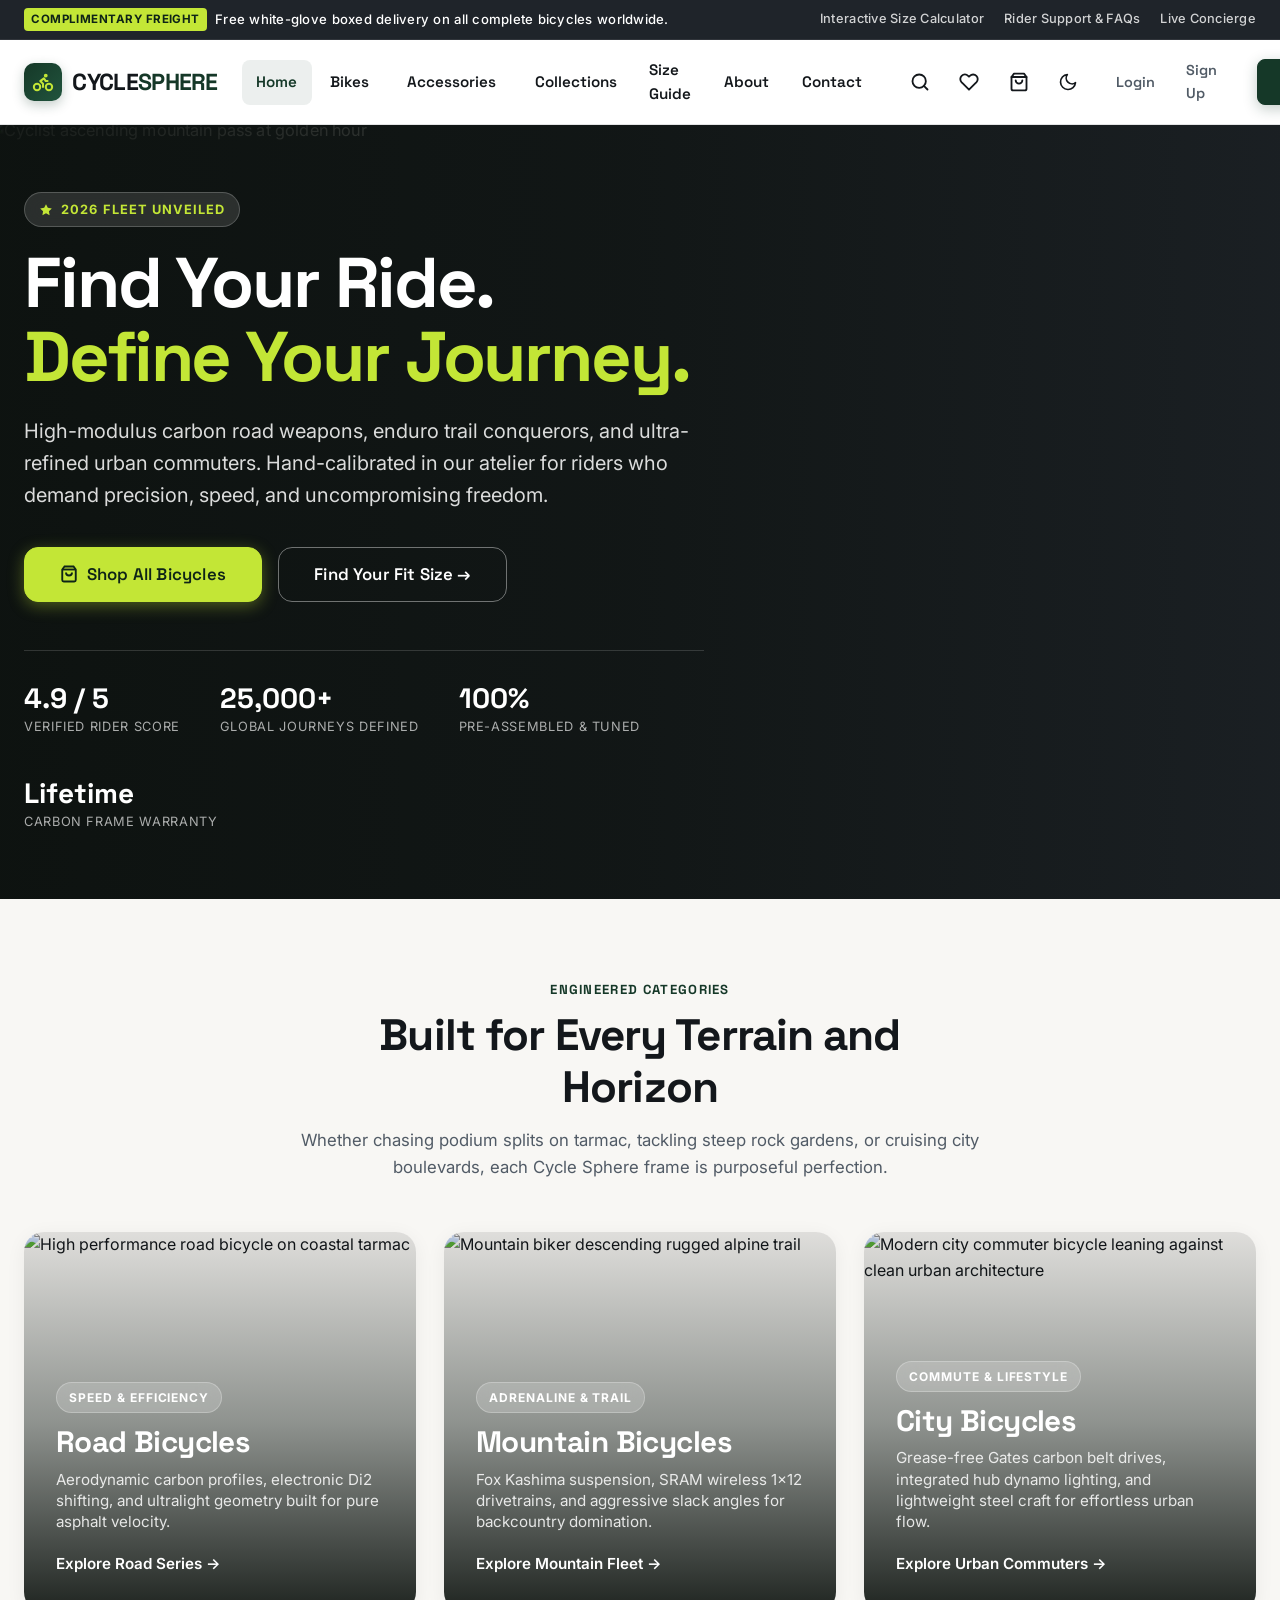
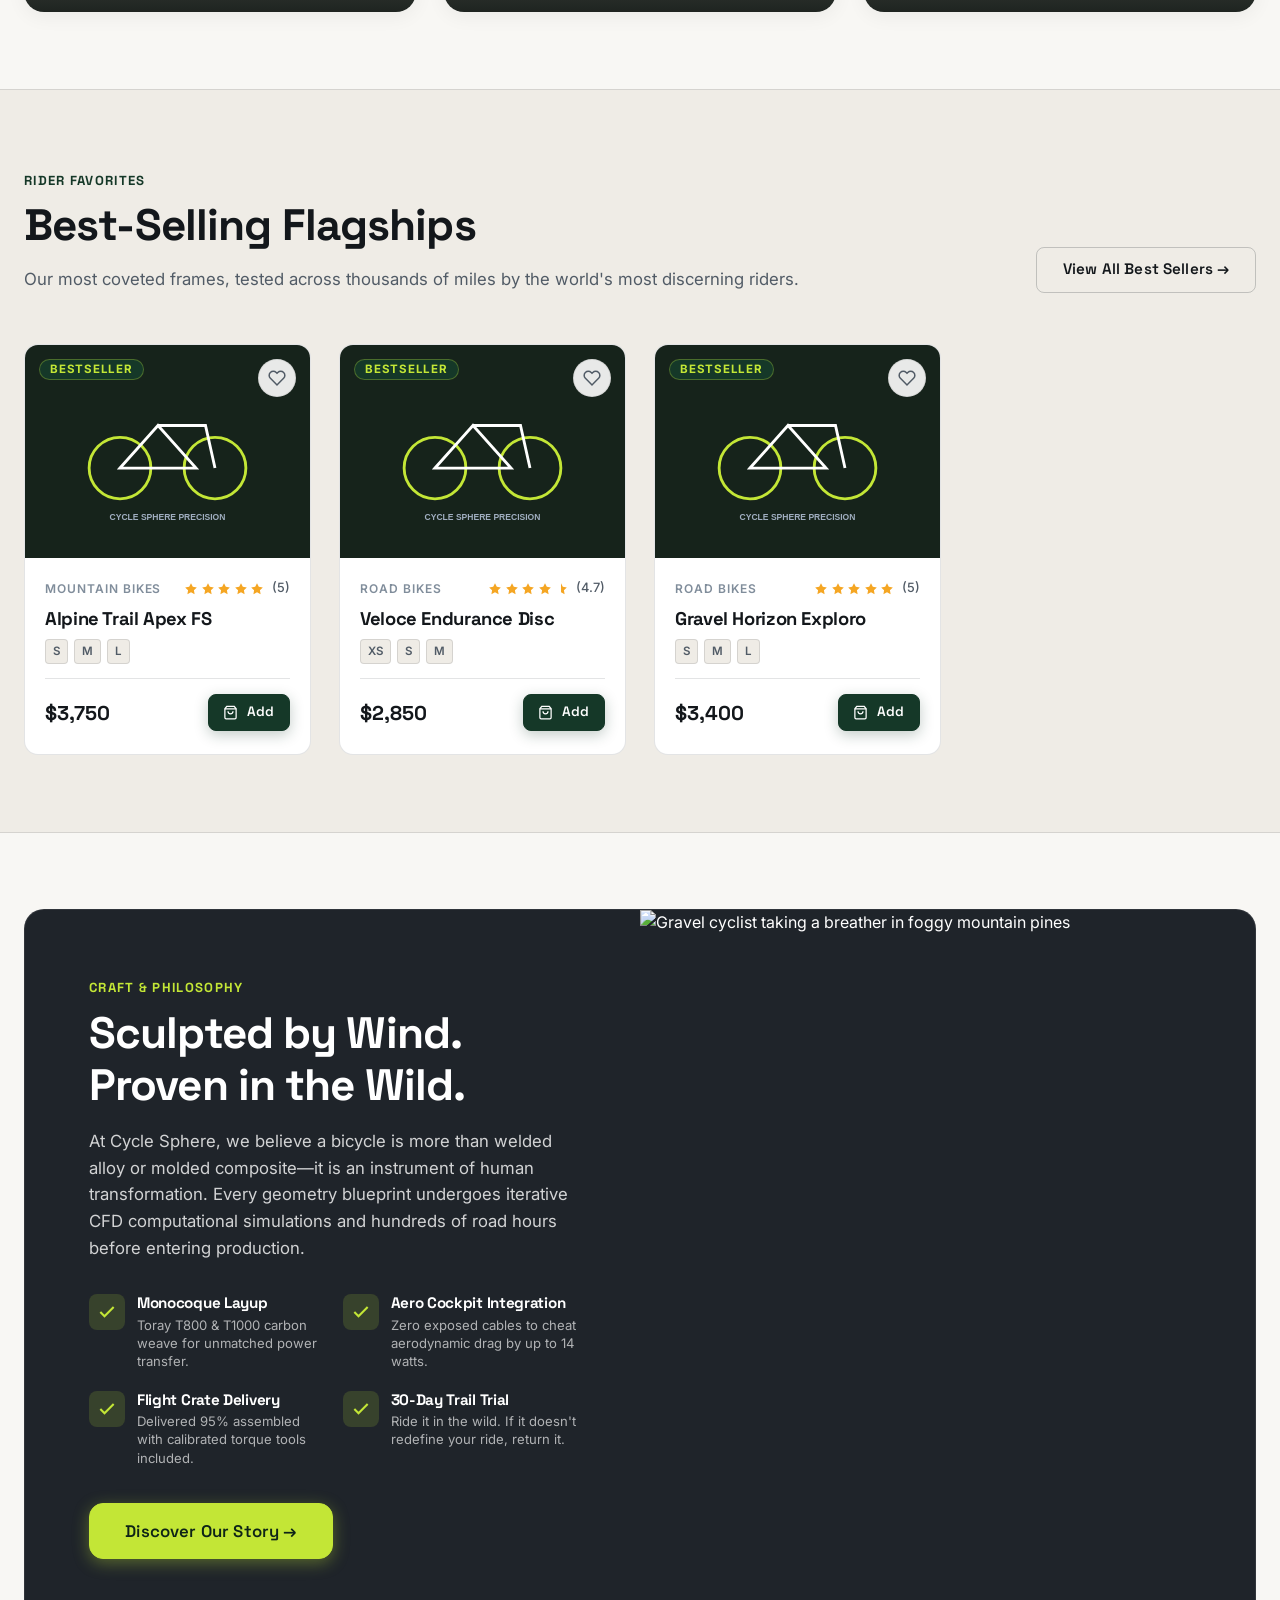
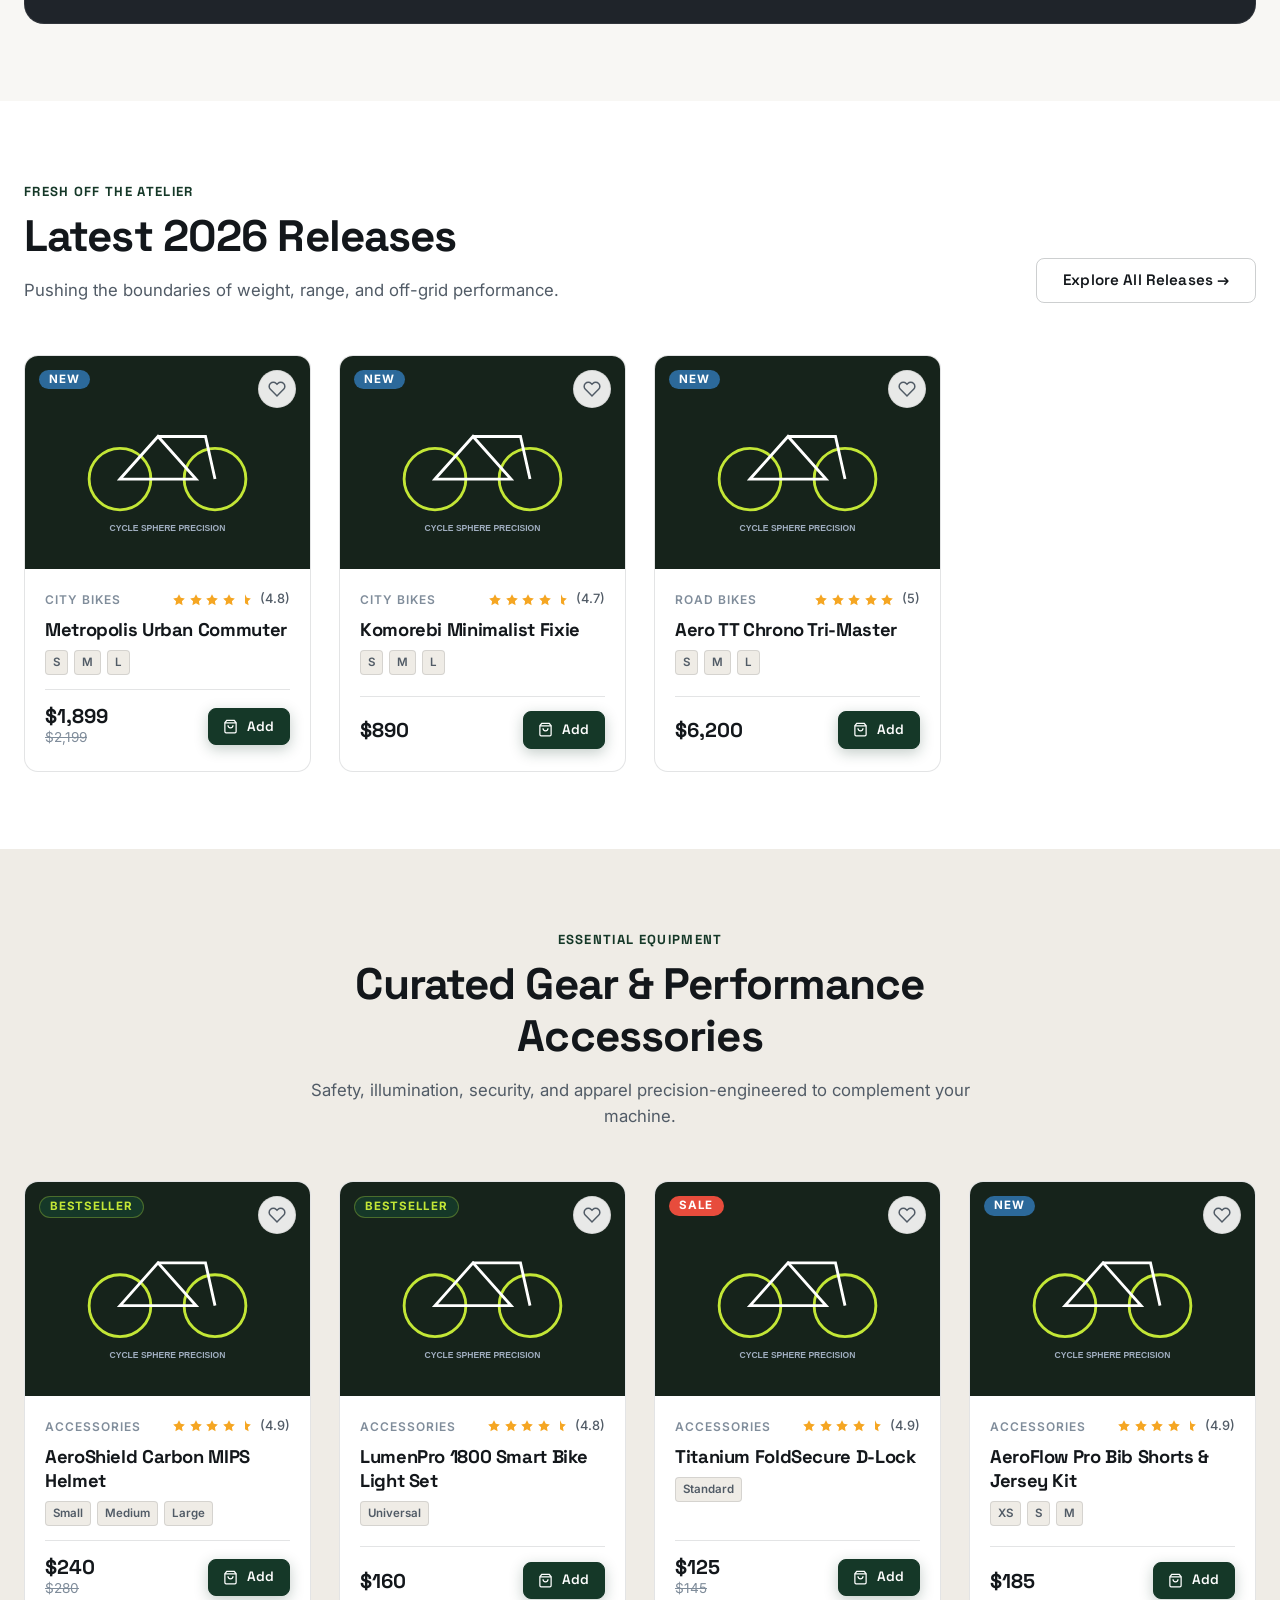
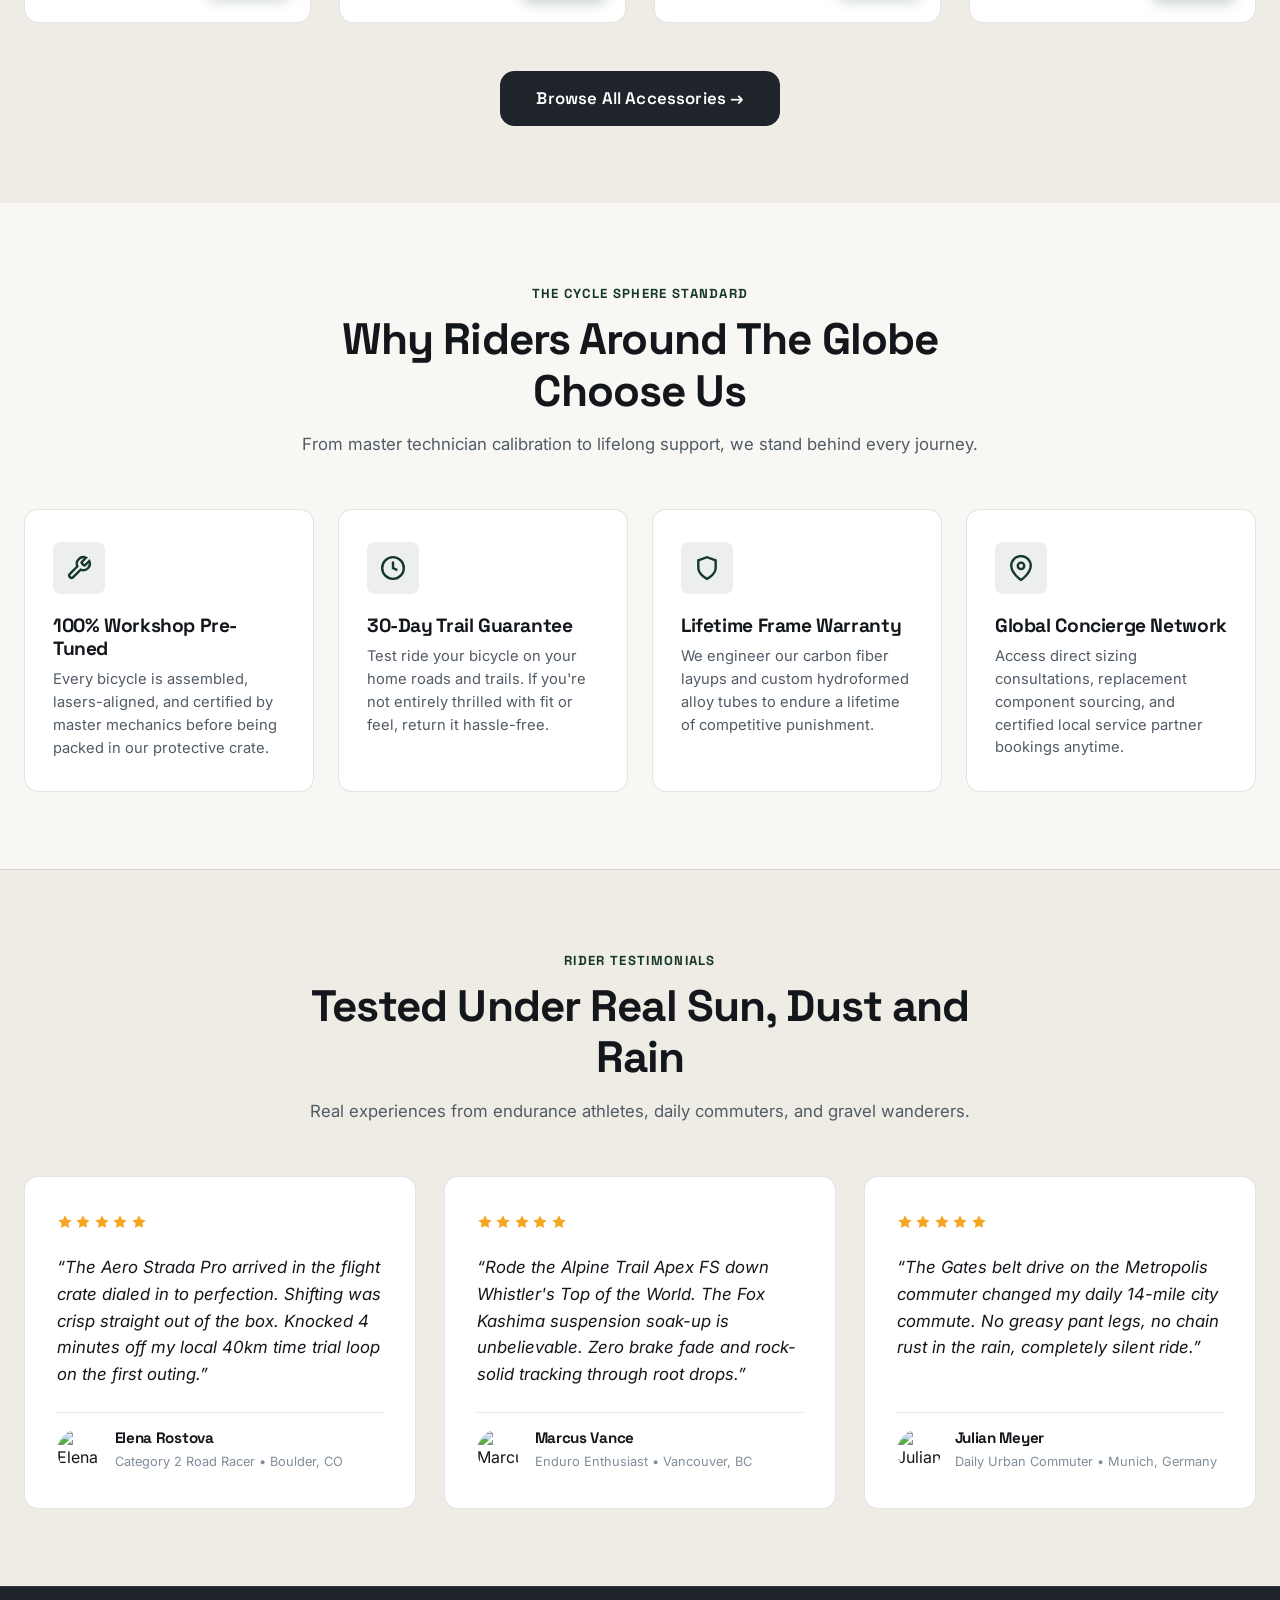
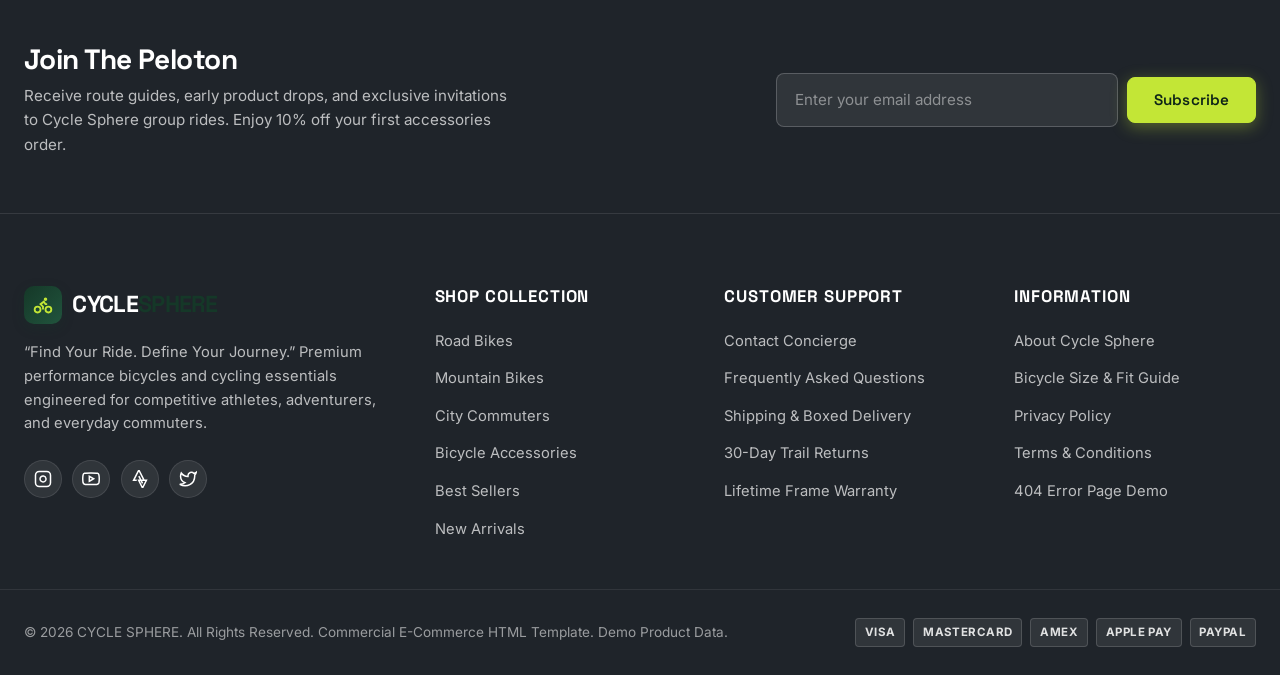
==== index.html @ 6afb893c "Your commit message" ====
<!DOCTYPE html>
<html lang="en" data-theme="light">
<head>
  <meta charset="UTF-8" />
  <meta name="viewport" content="width=device-width, initial-scale=1.0" />
  <meta name="description" content="CYCLE SPHERE — Find Your Ride. Define Your Journey. Premium road bikes, mountain bikes, city commuters, and performance cycling essentials." />
  <title>CYCLE SPHERE — Find Your Ride. Define Your Journey | Premium Bicycle E-Commerce</title>

  <!-- Google Fonts: Space Grotesk & Inter -->
  <link rel="preconnect" href="https://fonts.googleapis.com" />
  <link rel="preconnect" href="https://fonts.gstatic.com" crossorigin />
  <link href="https://fonts.googleapis.com/css2?family=Inter:wght@300;400;500;600;700&family=Space+Grotesk:wght@500;600;700;800&display=swap" rel="stylesheet" />

  <!-- CSS Stylesheets -->
  <link rel="stylesheet" href="assets/css/variables.css" />
  <link rel="stylesheet" href="assets/css/base.css" />
  <link rel="stylesheet" href="assets/css/components.css" />
  <link rel="stylesheet" href="assets/css/layout.css" />
  <link rel="stylesheet" href="assets/css/pages.css" />
  <link rel="stylesheet" href="assets/css/responsive.css" />
</head>
<body>

  <!-- Top Announcement Bar -->
  <aside class="topbar" aria-label="Announcement">
    <div class="container topbar-inner">
      <div class="topbar-msg">
        <span class="topbar-pill">Complimentary Freight</span>
        <span>Free white-glove boxed delivery on all complete bicycles worldwide.</span>
      </div>
      <div class="topbar-links">
        <a href="size-guide.html">Interactive Size Calculator</a>
        <a href="about-contact.html#faq">Rider Support & FAQs</a>
        <a href="about-contact.html#contact">Live Concierge</a>
      </div>
    </div>
  </aside>

  <!-- Mandatory Sticky Header & Navbar -->
  <header class="site-header" id="site-header">
    <div class="container">
      <nav class="navbar" aria-label="Main Navigation">
        <!-- Brand Logo -->
        <a href="index.html" class="brand-logo" aria-label="Cycle Sphere Home">
          <div class="brand-logo-mark">
            <svg width="22" height="22" viewBox="0 0 24 24" fill="none" stroke="currentColor" stroke-width="2.2" stroke-linecap="round" stroke-linejoin="round">
              <circle cx="18.5" cy="17.5" r="3.5"/>
              <circle cx="5.5" cy="17.5" r="3.5"/>
              <circle cx="15" cy="5" r="1"/>
              <path d="M12 17.5V14l-3-3 4-3 2 3h2"/>
            </svg>
          </div>
          <span>CYCLE<span class="accent">SPHERE</span></span>
        </a>

        <!-- Desktop Navigation Menu -->
        <ul class="nav-menu">
          <li class="nav-item">
            <a href="index.html" class="nav-link">Home</a>
          </li>

          <!-- Bikes Dropdown -->
          <li class="nav-item">
            <a href="shop.html" class="nav-link" aria-haspopup="true">
              Bikes
              <svg class="nav-chevron" viewBox="0 0 24 24" fill="none" stroke="currentColor" stroke-width="2.5"><polyline points="6 9 12 15 18 9"/></svg>
            </a>
            <div class="dropdown-menu">
              <a href="shop.html" class="dropdown-link">
                <span>All Bikes</span>
              </a>
              <a href="shop.html?cat=road" class="dropdown-link">
                <span>Road Bikes</span>
                <span class="dropdown-link-badge">Aero</span>
              </a>
              <a href="shop.html?cat=mountain" class="dropdown-link">
                <span>Mountain Bikes</span>
                <span class="dropdown-link-badge">Enduro</span>
              </a>
              <a href="shop.html?cat=city" class="dropdown-link">
                <span>City Bikes</span>
              </a>
              <a href="shop.html?filter=bestseller" class="dropdown-link">
                <span>Best Sellers</span>
              </a>
              <a href="shop.html?filter=new" class="dropdown-link">
                <span>New Arrivals</span>
              </a>
            </div>
          </li>

          <!-- Accessories Dropdown -->
          <li class="nav-item">
            <a href="shop.html?cat=accessories" class="nav-link" aria-haspopup="true">
              Accessories
              <svg class="nav-chevron" viewBox="0 0 24 24" fill="none" stroke="currentColor" stroke-width="2.5"><polyline points="6 9 12 15 18 9"/></svg>
            </a>
            <div class="dropdown-menu">
              <a href="shop.html?cat=accessories&sub=helmets" class="dropdown-link">Helmets</a>
              <a href="shop.html?cat=accessories&sub=apparel" class="dropdown-link">Cycling Apparel</a>
              <a href="shop.html?cat=accessories&sub=lights" class="dropdown-link">Lights & Safety</a>
              <a href="shop.html?cat=accessories&sub=locks" class="dropdown-link">Locks & Security</a>
              <a href="shop.html?cat=accessories&sub=tools" class="dropdown-link">Pumps & Tools</a>
              <a href="shop.html?cat=accessories&sub=hydration" class="dropdown-link">Bottles & Hydration</a>
              <a href="shop.html?cat=accessories" class="dropdown-link">All Accessories</a>
            </div>
          </li>

          <li class="nav-item">
            <a href="shop.html?filter=collections" class="nav-link">Collections</a>
          </li>

          <li class="nav-item">
            <a href="size-guide.html" class="nav-link">Size Guide</a>
          </li>

          <li class="nav-item">
            <a href="about-contact.html#about" class="nav-link">About</a>
          </li>

          <li class="nav-item">
            <a href="about-contact.html#contact" class="nav-link">Contact</a>
          </li>
        </ul>

        <!-- Right-Side Action Controls -->
        <div class="header-actions">
          <!-- Search Trigger Button -->
          <button type="button" class="header-action-btn open-search-trigger" aria-label="Open search dialog">
            <svg width="20" height="20" viewBox="0 0 24 24" fill="none" stroke="currentColor" stroke-width="2.2" stroke-linecap="round" stroke-linejoin="round"><circle cx="11" cy="11" r="8"/><line x1="21" y1="21" x2="16.65" y2="16.65"/></svg>
          </button>

          <!-- Wishlist Trigger -->
          <a href="shop.html?filter=wishlist" class="header-action-btn" aria-label="View saved bikes wishlist">
            <svg width="20" height="20" viewBox="0 0 24 24" fill="none" stroke="currentColor" stroke-width="2.2" stroke-linecap="round" stroke-linejoin="round"><path d="M20.84 4.61a5.5 5.5 0 0 0-7.78 0L12 5.67l-1.06-1.06a5.5 5.5 0 0 0-7.78 7.78l1.06 1.06L12 21.23l7.78-7.78 1.06-1.06a5.5 5.5 0 0 0 0-7.78z"/></svg>
            <span class="action-count-badge wishlist-count-badge" style="display: none;">0</span>
          </a>

          <!-- Cart Trigger -->
          <a href="cart.html" class="header-action-btn" aria-label="View shopping cart">
            <svg width="20" height="20" viewBox="0 0 24 24" fill="none" stroke="currentColor" stroke-width="2.2" stroke-linecap="round" stroke-linejoin="round"><path d="M6 2L3 6v14a2 2 0 0 0 2 2h14a2 2 0 0 0 2-2V6l-3-4z"/><line x1="3" y1="6" x2="21" y2="6"/><path d="M16 10a4 4 0 0 1-8 0"/></svg>
            <span class="action-count-badge cart-count-badge" style="display: none;">0</span>
          </a>

          <!-- Theme Toggle Button -->
          <button type="button" class="header-action-btn theme-toggle-btn" aria-label="Toggle light and dark mode">
            <svg width="20" height="20" viewBox="0 0 24 24" fill="none" stroke="currentColor" stroke-width="2" stroke-linecap="round" stroke-linejoin="round"><path d="M21 12.79A9 9 0 1 1 11.21 3 7 7 0 0 0 21 12.79z"/></svg>
          </button>

          <!-- Auth Links -->
          <div class="header-auth-links">
            <a href="login.html" class="header-auth-link">Login</a>
            <a href="signup.html" class="header-auth-link">Sign Up</a>
          </div>

          <!-- Primary CTA -->
          <a href="shop.html" class="btn btn-primary header-cta-btn">Shop Bikes</a>

          <!-- Mobile Hamburger Toggle -->
          <button type="button" class="hamburger-btn" aria-label="Open mobile navigation menu">
            <svg width="24" height="24" viewBox="0 0 24 24" fill="none" stroke="currentColor" stroke-width="2" stroke-linecap="round" stroke-linejoin="round"><line x1="3" y1="12" x2="21" y2="12"/><line x1="3" y1="6" x2="21" y2="6"/><line x1="3" y1="18" x2="21" y2="18"/></svg>
          </button>
        </div>
      </nav>
    </div>
  </header>

  <!-- Mobile Off-Canvas Drawer -->
  <div class="mobile-drawer-backdrop" aria-hidden="true">
    <div class="mobile-drawer">
      <div class="mobile-drawer-header">
        <a href="index.html" class="brand-logo">
          <div class="brand-logo-mark">
            <svg width="18" height="18" viewBox="0 0 24 24" fill="none" stroke="currentColor" stroke-width="2.2"><circle cx="18.5" cy="17.5" r="3.5"/><circle cx="5.5" cy="17.5" r="3.5"/><circle cx="15" cy="5" r="1"/><path d="M12 17.5V14l-3-3 4-3 2 3h2"/></svg>
          </div>
          <span>CYCLE<span class="accent">SPHERE</span></span>
        </a>
        <button type="button" class="cs-modal-close mobile-drawer-close" aria-label="Close menu">&times;</button>
      </div>

      <div class="mobile-drawer-body">
        <ul class="mobile-nav-list">
          <li><a href="index.html" class="mobile-nav-link">Home</a></li>

          <!-- Mobile Bikes Accordion -->
          <li>
            <button type="button" class="mobile-nav-link mobile-accordion-toggle" data-accordion-target="mob-bikes">
              <span>Bicycles</span>
              <svg class="nav-chevron" width="16" height="16" viewBox="0 0 24 24" fill="none" stroke="currentColor" stroke-width="2.5"><polyline points="6 9 12 15 18 9"/></svg>
            </button>
            <div class="mobile-accordion-content" id="mob-bikes">
              <a href="shop.html" class="mobile-sub-link">All Bikes</a>
              <a href="shop.html?cat=road" class="mobile-sub-link">Road Bikes</a>
              <a href="shop.html?cat=mountain" class="mobile-sub-link">Mountain Bikes</a>
              <a href="shop.html?cat=city" class="mobile-sub-link">City Bikes</a>
              <a href="shop.html?filter=bestseller" class="mobile-sub-link">Best Sellers</a>
              <a href="shop.html?filter=new" class="mobile-sub-link">New Arrivals</a>
            </div>
          </li>

          <!-- Mobile Accessories Accordion -->
          <li>
            <button type="button" class="mobile-nav-link mobile-accordion-toggle" data-accordion-target="mob-accessories">
              <span>Accessories</span>
              <svg class="nav-chevron" width="16" height="16" viewBox="0 0 24 24" fill="none" stroke="currentColor" stroke-width="2.5"><polyline points="6 9 12 15 18 9"/></svg>
            </button>
            <div class="mobile-accordion-content" id="mob-accessories">
              <a href="shop.html?cat=accessories&sub=helmets" class="mobile-sub-link">Helmets</a>
              <a href="shop.html?cat=accessories&sub=apparel" class="mobile-sub-link">Cycling Apparel</a>
              <a href="shop.html?cat=accessories&sub=lights" class="mobile-sub-link">Lights & Safety</a>
              <a href="shop.html?cat=accessories&sub=locks" class="mobile-sub-link">Locks & Security</a>
              <a href="shop.html?cat=accessories&sub=tools" class="mobile-sub-link">Pumps & Tools</a>
              <a href="shop.html?cat=accessories&sub=hydration" class="mobile-sub-link">Bottles & Hydration</a>
              <a href="shop.html?cat=accessories" class="mobile-sub-link">All Accessories</a>
            </div>
          </li>

          <li><a href="shop.html?filter=collections" class="mobile-nav-link">Collections</a></li>
          <li><a href="size-guide.html" class="mobile-nav-link">Size Guide</a></li>
          <li><a href="about-contact.html#about" class="mobile-nav-link">About Cycle Sphere</a></li>
          <li><a href="about-contact.html#contact" class="mobile-nav-link">Contact & Support</a></li>
        </ul>
      </div>

      <div class="mobile-drawer-footer">
        <a href="shop.html" class="btn btn-primary" style="width: 100%;">Shop Bikes</a>
        <div style="display: flex; gap: 0.5rem;">
          <a href="login.html" class="btn btn-outline" style="flex: 1;">Login</a>
          <a href="signup.html" class="btn btn-secondary" style="flex: 1;">Sign Up</a>
        </div>
      </div>
    </div>
  </div>

  <main>
    <!-- HERO SECTION -->
    <section class="hero-section" aria-label="Cycle Sphere Introduction">
      <div class="hero-bg-media">
        <img src="https://images.unsplash.com/photo-1517649763962-0c623266ddc0?auto=format&fit=crop&w=2000&q=80" alt="Cyclist ascending mountain pass at golden hour" class="hero-bg-img" />
      </div>
      <div class="hero-overlay"></div>

      <div class="container">
        <div class="hero-content">
          <div class="hero-pill-badge">
            <svg width="14" height="14" viewBox="0 0 24 24" fill="currentColor"><polygon points="12 2 15.09 8.26 22 9.27 17 14.14 18.18 21.02 12 17.77 5.82 21.02 7 14.14 2 9.27 8.91 8.26 12 2"/></svg>
            2026 Fleet Unveiled
          </div>
          <h1 class="hero-title">
            Find Your Ride. <br />
            <span class="highlight">Define Your Journey.</span>
          </h1>
          <p class="hero-description">
            High-modulus carbon road weapons, enduro trail conquerors, and ultra-refined urban commuters. Hand-calibrated in our atelier for riders who demand precision, speed, and uncompromising freedom.
          </p>

          <div class="hero-actions">
            <a href="shop.html" class="btn btn-accent btn-lg">
              <svg width="18" height="18" viewBox="0 0 24 24" fill="none" stroke="currentColor" stroke-width="2.5"><path d="M6 2L3 6v14a2 2 0 0 0 2 2h14a2 2 0 0 0 2-2V6l-3-4z"/><line x1="3" y1="6" x2="21" y2="6"/><path d="M16 10a4 4 0 0 1-8 0"/></svg>
              Shop All Bicycles
            </a>
            <a href="size-guide.html" class="btn btn-outline btn-lg" style="color: #FFFFFF; border-color: rgba(255, 255, 255, 0.4);">
              Find Your Fit Size &rarr;
            </a>
          </div>

          <!-- Hero Proof Stats -->
          <div class="hero-stats-bar">
            <div class="hero-stat-item">
              <span class="hero-stat-num">4.9 / 5</span>
              <span class="hero-stat-label">Verified Rider Score</span>
            </div>
            <div class="hero-stat-item">
              <span class="hero-stat-num">25,000+</span>
              <span class="hero-stat-label">Global Journeys Defined</span>
            </div>
            <div class="hero-stat-item">
              <span class="hero-stat-num">100%</span>
              <span class="hero-stat-label">Pre-Assembled &amp; Tuned</span>
            </div>
            <div class="hero-stat-item">
              <span class="hero-stat-num">Lifetime</span>
              <span class="hero-stat-label">Carbon Frame Warranty</span>
            </div>
          </div>
        </div>
      </div>
    </section>

    <!-- FEATURED BICYCLE CATEGORIES -->
    <section class="section">
      <div class="container">
        <div class="section-header text-center">
          <span class="section-tag">Engineered Categories</span>
          <h2 class="section-title">Built for Every Terrain and Horizon</h2>
          <p class="section-subtitle">
            Whether chasing podium splits on tarmac, tackling steep rock gardens, or cruising city boulevards, each Cycle Sphere frame is purposeful perfection.
          </p>
        </div>

        <div class="category-grid">
          <!-- Road Bikes Card -->
          <a href="shop.html?cat=road" class="category-card">
            <img src="https://images.unsplash.com/photo-1485965120184-e220f721d03e?auto=format&fit=crop&w=1000&q=80" alt="High performance road bicycle on coastal tarmac" class="category-card-img" />
            <div class="category-card-overlay">
              <span class="category-card-tag">Speed &amp; Efficiency</span>
              <h3 class="category-card-title">Road Bicycles</h3>
              <p class="category-card-desc">Aerodynamic carbon profiles, electronic Di2 shifting, and ultralight geometry built for pure asphalt velocity.</p>
              <span class="category-card-btn">Explore Road Series &rarr;</span>
            </div>
          </a>

          <!-- Mountain Bikes Card -->
          <a href="shop.html?cat=mountain" class="category-card">
            <img src="https://images.unsplash.com/photo-1576435728678-68d0fbf94e91?auto=format&fit=crop&w=1000&q=80" alt="Mountain biker descending rugged alpine trail" class="category-card-img" />
            <div class="category-card-overlay">
              <span class="category-card-tag">Adrenaline &amp; Trail</span>
              <h3 class="category-card-title">Mountain Bicycles</h3>
              <p class="category-card-desc">Fox Kashima suspension, SRAM wireless 1x12 drivetrains, and aggressive slack angles for backcountry domination.</p>
              <span class="category-card-btn">Explore Mountain Fleet &rarr;</span>
            </div>
          </a>

          <!-- City Bikes Card -->
          <a href="shop.html?cat=city" class="category-card">
            <img src="https://images.unsplash.com/photo-1507035895480-2b3156c31fc8?auto=format&fit=crop&w=1000&q=80" alt="Modern city commuter bicycle leaning against clean urban architecture" class="category-card-img" />
            <div class="category-card-overlay">
              <span class="category-card-tag">Commute &amp; Lifestyle</span>
              <h3 class="category-card-title">City Bicycles</h3>
              <p class="category-card-desc">Grease-free Gates carbon belt drives, integrated hub dynamo lighting, and lightweight steel craft for effortless urban flow.</p>
              <span class="category-card-btn">Explore Urban Commuters &rarr;</span>
            </div>
          </a>
        </div>
      </div>
    </section>

    <!-- BEST-SELLING BICYCLES -->
    <section class="section" style="background-color: var(--bg-secondary); border-top: 1px solid var(--border-color); border-bottom: 1px solid var(--border-color);">
      <div class="container">
        <div class="section-header" style="display: flex; align-items: flex-end; justify-content: space-between; flex-wrap: wrap; gap: 1rem;">
          <div>
            <span class="section-tag">Rider Favorites</span>
            <h2 class="section-title">Best-Selling Flagships</h2>
            <p class="section-subtitle">Our most coveted frames, tested across thousands of miles by the world's most discerning riders.</p>
          </div>
          <a href="shop.html?filter=bestseller" class="btn btn-outline">View All Best Sellers &rarr;</a>
        </div>

        <div class="product-grid" id="home-bestsellers-grid">
          <!-- Dynamically populated from products-data.js -->
        </div>
      </div>
    </section>

    <!-- BRAND CAMPAIGN & LIFESTYLE SECTION -->
    <section class="section">
      <div class="container">
        <div class="campaign-banner">
          <div class="campaign-content">
            <span class="section-tag" style="color: var(--accent);">Craft &amp; Philosophy</span>
            <h2 class="campaign-title">Sculpted by Wind. Proven in the Wild.</h2>
            <p class="campaign-desc">
              At Cycle Sphere, we believe a bicycle is more than welded alloy or molded composite—it is an instrument of human transformation. Every geometry blueprint undergoes iterative CFD computational simulations and hundreds of road hours before entering production.
            </p>

            <div class="campaign-highlights">
              <div class="highlight-box">
                <div class="highlight-icon">
                  <svg width="20" height="20" viewBox="0 0 24 24" fill="none" stroke="currentColor" stroke-width="2.5"><polyline points="20 6 9 17 4 12"/></svg>
                </div>
                <div class="highlight-text">
                  <h5>Monocoque Layup</h5>
                  <p>Toray T800 &amp; T1000 carbon weave for unmatched power transfer.</p>
                </div>
              </div>

              <div class="highlight-box">
                <div class="highlight-icon">
                  <svg width="20" height="20" viewBox="0 0 24 24" fill="none" stroke="currentColor" stroke-width="2.5"><polyline points="20 6 9 17 4 12"/></svg>
                </div>
                <div class="highlight-text">
                  <h5>Aero Cockpit Integration</h5>
                  <p>Zero exposed cables to cheat aerodynamic drag by up to 14 watts.</p>
                </div>
              </div>

              <div class="highlight-box">
                <div class="highlight-icon">
                  <svg width="20" height="20" viewBox="0 0 24 24" fill="none" stroke="currentColor" stroke-width="2.5"><polyline points="20 6 9 17 4 12"/></svg>
                </div>
                <div class="highlight-text">
                  <h5>Flight Crate Delivery</h5>
                  <p>Delivered 95% assembled with calibrated torque tools included.</p>
                </div>
              </div>

              <div class="highlight-box">
                <div class="highlight-icon">
                  <svg width="20" height="20" viewBox="0 0 24 24" fill="none" stroke="currentColor" stroke-width="2.5"><polyline points="20 6 9 17 4 12"/></svg>
                </div>
                <div class="highlight-text">
                  <h5>30-Day Trail Trial</h5>
                  <p>Ride it in the wild. If it doesn't redefine your ride, return it.</p>
                </div>
              </div>
            </div>

            <a href="about-contact.html#about" class="btn btn-accent btn-lg">Discover Our Story &rarr;</a>
          </div>

          <div class="campaign-media">
            <img src="https://images.unsplash.com/photo-1511994298241-608e28f14fde?auto=format&fit=crop&w=1200&q=80" alt="Gravel cyclist taking a breather in foggy mountain pines" />
          </div>
        </div>
      </div>
    </section>

    <!-- NEW ARRIVALS & INNOVATIONS -->
    <section class="section" style="background-color: var(--bg-surface);">
      <div class="container">
        <div class="section-header" style="display: flex; align-items: flex-end; justify-content: space-between; flex-wrap: wrap; gap: 1rem;">
          <div>
            <span class="section-tag">Fresh Off The Atelier</span>
            <h2 class="section-title">Latest 2026 Releases</h2>
            <p class="section-subtitle">Pushing the boundaries of weight, range, and off-grid performance.</p>
          </div>
          <a href="shop.html?filter=new" class="btn btn-outline">Explore All Releases &rarr;</a>
        </div>

        <div class="product-grid" id="home-newarrivals-grid">
          <!-- Dynamically populated from products-data.js -->
        </div>
      </div>
    </section>

    <!-- FEATURED CYCLING ACCESSORIES -->
    <section class="section" style="background-color: var(--bg-secondary);">
      <div class="container">
        <div class="section-header text-center">
          <span class="section-tag">Essential Equipment</span>
          <h2 class="section-title">Curated Gear &amp; Performance Accessories</h2>
          <p class="section-subtitle">
            Safety, illumination, security, and apparel precision-engineered to complement your machine.
          </p>
        </div>

        <div class="product-grid" id="home-accessories-grid">
          <!-- Dynamically populated accessories -->
        </div>

        <div class="text-center" style="margin-top: 3rem;">
          <a href="shop.html?cat=accessories" class="btn btn-secondary btn-lg">Browse All Accessories &rarr;</a>
        </div>
      </div>
    </section>

    <!-- WHY CHOOSE CYCLE SPHERE -->
    <section class="section">
      <div class="container">
        <div class="section-header text-center">
          <span class="section-tag">The Cycle Sphere Standard</span>
          <h2 class="section-title">Why Riders Around The Globe Choose Us</h2>
          <p class="section-subtitle">From master technician calibration to lifelong support, we stand behind every journey.</p>
        </div>

        <div class="benefits-grid">
          <div class="benefit-card">
            <div class="benefit-icon">
              <svg width="26" height="26" viewBox="0 0 24 24" fill="none" stroke="currentColor" stroke-width="2.2"><path d="M14.7 6.3a1 1 0 0 0 0 1.4l1.6 1.6a1 1 0 0 0 1.4 0l3.77-3.77a6 6 0 0 1-7.94 7.94l-6.91 6.91a2.12 2.12 0 0 1-3-3l6.91-6.91a6 6 0 0 1 7.94-7.94l-3.76 3.76z"/></svg>
            </div>
            <h3 class="benefit-title">100% Workshop Pre-Tuned</h3>
            <p class="benefit-desc">Every bicycle is assembled, lasers-aligned, and certified by master mechanics before being packed in our protective crate.</p>
          </div>

          <div class="benefit-card">
            <div class="benefit-icon">
              <svg width="26" height="26" viewBox="0 0 24 24" fill="none" stroke="currentColor" stroke-width="2.2"><circle cx="12" cy="12" r="10"/><polyline points="12 6 12 12 16 14"/></svg>
            </div>
            <h3 class="benefit-title">30-Day Trail Guarantee</h3>
            <p class="benefit-desc">Test ride your bicycle on your home roads and trails. If you're not entirely thrilled with fit or feel, return it hassle-free.</p>
          </div>

          <div class="benefit-card">
            <div class="benefit-icon">
              <svg width="26" height="26" viewBox="0 0 24 24" fill="none" stroke="currentColor" stroke-width="2.2"><path d="M12 22s8-4 8-10V5l-8-3-8 3v7c0 6 8 10 8 10z"/></svg>
            </div>
            <h3 class="benefit-title">Lifetime Frame Warranty</h3>
            <p class="benefit-desc">We engineer our carbon fiber layups and custom hydroformed alloy tubes to endure a lifetime of competitive punishment.</p>
          </div>

          <div class="benefit-card">
            <div class="benefit-icon">
              <svg width="26" height="26" viewBox="0 0 24 24" fill="none" stroke="currentColor" stroke-width="2.2"><path d="M21 10c0 7-9 13-9 13s-9-6-9-13a9 9 0 0 1 18 0z"/><circle cx="12" cy="10" r="3"/></svg>
            </div>
            <h3 class="benefit-title">Global Concierge Network</h3>
            <p class="benefit-desc">Access direct sizing consultations, replacement component sourcing, and certified local service partner bookings anytime.</p>
          </div>
        </div>
      </div>
    </section>

    <!-- TESTIMONIALS & REVIEWS -->
    <section class="section" style="background-color: var(--bg-secondary); border-top: 1px solid var(--border-color);">
      <div class="container">
        <div class="section-header text-center">
          <span class="section-tag">Rider Testimonials</span>
          <h2 class="section-title">Tested Under Real Sun, Dust and Rain</h2>
          <p class="section-subtitle">Real experiences from endurance athletes, daily commuters, and gravel wanderers.</p>
        </div>

        <div class="testimonials-grid">
          <div class="testimonial-card">
            <div class="testimonial-rating">
              <div class="product-rating">
                <svg class="star filled" width="16" height="16" viewBox="0 0 24 24" fill="currentColor"><polygon points="12 2 15.09 8.26 22 9.27 17 14.14 18.18 21.02 12 17.77 5.82 21.02 7 14.14 2 9.27 8.91 8.26 12 2"/></svg>
                <svg class="star filled" width="16" height="16" viewBox="0 0 24 24" fill="currentColor"><polygon points="12 2 15.09 8.26 22 9.27 17 14.14 18.18 21.02 12 17.77 5.82 21.02 7 14.14 2 9.27 8.91 8.26 12 2"/></svg>
                <svg class="star filled" width="16" height="16" viewBox="0 0 24 24" fill="currentColor"><polygon points="12 2 15.09 8.26 22 9.27 17 14.14 18.18 21.02 12 17.77 5.82 21.02 7 14.14 2 9.27 8.91 8.26 12 2"/></svg>
                <svg class="star filled" width="16" height="16" viewBox="0 0 24 24" fill="currentColor"><polygon points="12 2 15.09 8.26 22 9.27 17 14.14 18.18 21.02 12 17.77 5.82 21.02 7 14.14 2 9.27 8.91 8.26 12 2"/></svg>
                <svg class="star filled" width="16" height="16" viewBox="0 0 24 24" fill="currentColor"><polygon points="12 2 15.09 8.26 22 9.27 17 14.14 18.18 21.02 12 17.77 5.82 21.02 7 14.14 2 9.27 8.91 8.26 12 2"/></svg>
              </div>
            </div>
            <blockquote class="testimonial-quote">
              “The Aero Strada Pro arrived in the flight crate dialed in to perfection. Shifting was crisp straight out of the box. Knocked 4 minutes off my local 40km time trial loop on the first outing.”
            </blockquote>
            <div class="testimonial-author">
              <img src="https://images.unsplash.com/photo-1534528741775-53994a69daeb?auto=format&fit=crop&w=120&q=80" alt="Elena Rostova" class="testimonial-avatar" />
              <div class="testimonial-info">
                <h5>Elena Rostova</h5>
                <span>Category 2 Road Racer &bull; Boulder, CO</span>
              </div>
            </div>
          </div>

          <div class="testimonial-card">
            <div class="testimonial-rating">
              <div class="product-rating">
                <svg class="star filled" width="16" height="16" viewBox="0 0 24 24" fill="currentColor"><polygon points="12 2 15.09 8.26 22 9.27 17 14.14 18.18 21.02 12 17.77 5.82 21.02 7 14.14 2 9.27 8.91 8.26 12 2"/></svg>
                <svg class="star filled" width="16" height="16" viewBox="0 0 24 24" fill="currentColor"><polygon points="12 2 15.09 8.26 22 9.27 17 14.14 18.18 21.02 12 17.77 5.82 21.02 7 14.14 2 9.27 8.91 8.26 12 2"/></svg>
                <svg class="star filled" width="16" height="16" viewBox="0 0 24 24" fill="currentColor"><polygon points="12 2 15.09 8.26 22 9.27 17 14.14 18.18 21.02 12 17.77 5.82 21.02 7 14.14 2 9.27 8.91 8.26 12 2"/></svg>
                <svg class="star filled" width="16" height="16" viewBox="0 0 24 24" fill="currentColor"><polygon points="12 2 15.09 8.26 22 9.27 17 14.14 18.18 21.02 12 17.77 5.82 21.02 7 14.14 2 9.27 8.91 8.26 12 2"/></svg>
                <svg class="star filled" width="16" height="16" viewBox="0 0 24 24" fill="currentColor"><polygon points="12 2 15.09 8.26 22 9.27 17 14.14 18.18 21.02 12 17.77 5.82 21.02 7 14.14 2 9.27 8.91 8.26 12 2"/></svg>
              </div>
            </div>
            <blockquote class="testimonial-quote">
              “Rode the Alpine Trail Apex FS down Whistler's Top of the World. The Fox Kashima suspension soak-up is unbelievable. Zero brake fade and rock-solid tracking through root drops.”
            </blockquote>
            <div class="testimonial-author">
              <img src="https://images.unsplash.com/photo-1507003211169-0a1dd7228f2d?auto=format&fit=crop&w=120&q=80" alt="Marcus Vance" class="testimonial-avatar" />
              <div class="testimonial-info">
                <h5>Marcus Vance</h5>
                <span>Enduro Enthusiast &bull; Vancouver, BC</span>
              </div>
            </div>
          </div>

          <div class="testimonial-card">
            <div class="testimonial-rating">
              <div class="product-rating">
                <svg class="star filled" width="16" height="16" viewBox="0 0 24 24" fill="currentColor"><polygon points="12 2 15.09 8.26 22 9.27 17 14.14 18.18 21.02 12 17.77 5.82 21.02 7 14.14 2 9.27 8.91 8.26 12 2"/></svg>
                <svg class="star filled" width="16" height="16" viewBox="0 0 24 24" fill="currentColor"><polygon points="12 2 15.09 8.26 22 9.27 17 14.14 18.18 21.02 12 17.77 5.82 21.02 7 14.14 2 9.27 8.91 8.26 12 2"/></svg>
                <svg class="star filled" width="16" height="16" viewBox="0 0 24 24" fill="currentColor"><polygon points="12 2 15.09 8.26 22 9.27 17 14.14 18.18 21.02 12 17.77 5.82 21.02 7 14.14 2 9.27 8.91 8.26 12 2"/></svg>
                <svg class="star filled" width="16" height="16" viewBox="0 0 24 24" fill="currentColor"><polygon points="12 2 15.09 8.26 22 9.27 17 14.14 18.18 21.02 12 17.77 5.82 21.02 7 14.14 2 9.27 8.91 8.26 12 2"/></svg>
                <svg class="star filled" width="16" height="16" viewBox="0 0 24 24" fill="currentColor"><polygon points="12 2 15.09 8.26 22 9.27 17 14.14 18.18 21.02 12 17.77 5.82 21.02 7 14.14 2 9.27 8.91 8.26 12 2"/></svg>
              </div>
            </div>
            <blockquote class="testimonial-quote">
              “The Gates belt drive on the Metropolis commuter changed my daily 14-mile city commute. No greasy pant legs, no chain rust in the rain, completely silent ride.”
            </blockquote>
            <div class="testimonial-author">
              <img src="https://images.unsplash.com/photo-1500648767791-00dcc994a43e?auto=format&fit=crop&w=120&q=80" alt="Julian Meyer" class="testimonial-avatar" />
              <div class="testimonial-info">
                <h5>Julian Meyer</h5>
                <span>Daily Urban Commuter &bull; Munich, Germany</span>
              </div>
            </div>
          </div>
        </div>
      </div>
    </section>
  </main>

  <!-- MANDATORY 4-COLUMN FOOTER & NEWSLETTER -->
  <footer class="site-footer">
    <!-- Newsletter Strip -->
    <div class="footer-newsletter-strip">
      <div class="container">
        <div class="newsletter-box">
          <div class="newsletter-content">
            <h3 class="newsletter-title">Join The Peloton</h3>
            <p class="newsletter-subtitle">
              Receive route guides, early product drops, and exclusive invitations to Cycle Sphere group rides. Enjoy 10% off your first accessories order.
            </p>
          </div>
          <form class="newsletter-form" aria-label="Newsletter Subscription">
            <input type="email" class="newsletter-input" placeholder="Enter your email address" required />
            <button type="submit" class="btn btn-accent">Subscribe</button>
          </form>
        </div>
      </div>
    </div>

    <!-- Main 4-Column Grid -->
    <div class="footer-main">
      <div class="container">
        <div class="footer-grid">
          <!-- Col 1: Brand Info -->
          <div class="footer-col-brand">
            <a href="index.html" class="brand-logo" style="color: #FFFFFF;">
              <div class="brand-logo-mark">
                <svg width="20" height="20" viewBox="0 0 24 24" fill="none" stroke="currentColor" stroke-width="2.2"><circle cx="18.5" cy="17.5" r="3.5"/><circle cx="5.5" cy="17.5" r="3.5"/><circle cx="15" cy="5" r="1"/><path d="M12 17.5V14l-3-3 4-3 2 3h2"/></svg>
              </div>
              <span>CYCLE<span class="accent">SPHERE</span></span>
            </a>
            <p>
              “Find Your Ride. Define Your Journey.” Premium performance bicycles and cycling essentials engineered for competitive athletes, adventurers, and everyday commuters.
            </p>
            <div class="footer-social-links">
              <a href="https://instagram.com" target="_blank" rel="noopener noreferrer" class="footer-social-btn" aria-label="Instagram">
                <svg width="18" height="18" viewBox="0 0 24 24" fill="none" stroke="currentColor" stroke-width="2"><rect x="2" y="2" width="20" height="20" rx="5" ry="5"/><path d="M16 11.37A4 4 0 1 1 12.63 8 4 4 0 0 1 16 11.37z"/><line x1="17.5" y1="6.5" x2="17.51" y2="6.5"/></svg>
              </a>
              <a href="https://youtube.com" target="_blank" rel="noopener noreferrer" class="footer-social-btn" aria-label="YouTube">
                <svg width="18" height="18" viewBox="0 0 24 24" fill="none" stroke="currentColor" stroke-width="2"><path d="M22.54 6.42a2.78 2.78 0 0 0-1.94-2C18.88 4 12 4 12 4s-6.88 0-8.6.46a2.78 2.78 0 0 0-1.94 2A29 29 0 0 0 1 11.75a29 29 0 0 0 .46 5.33A2.78 2.78 0 0 0 3.4 19c1.72.46 8.6.46 8.6.46s6.88 0 8.6-.46a2.78 2.78 0 0 0 1.94-2 29 29 0 0 0 .46-5.25 29 29 0 0 0-.46-5.33z"/><polygon points="9.75 15.02 15.5 11.75 9.75 8.48 9.75 15.02"/></svg>
              </a>
              <a href="https://strava.com" target="_blank" rel="noopener noreferrer" class="footer-social-btn" aria-label="Strava">
                <svg width="18" height="18" viewBox="0 0 24 24" fill="none" stroke="currentColor" stroke-width="2"><path d="M15.387 17.944l-2.089-4.116h-3.065L15.387 24l5.15-10.172h-3.066m-7.008-5.599l2.836 5.598h4.172L10.463 0l-7.008 13.827h4.172"/></svg>
              </a>
              <a href="https://twitter.com" target="_blank" rel="noopener noreferrer" class="footer-social-btn" aria-label="Twitter">
                <svg width="18" height="18" viewBox="0 0 24 24" fill="none" stroke="currentColor" stroke-width="2"><path d="M23 3a10.9 10.9 0 0 1-3.14 1.53 4.48 4.48 0 0 0-7.86 3v1A10.66 10.66 0 0 1 3 4s-4 9 5 13a11.64 11.64 0 0 1-7 2c9 5 20 0 20-11.5a4.5 4.5 0 0 0-.08-.83A7.72 7.72 0 0 0 23 3z"/></svg>
              </a>
            </div>
          </div>

          <!-- Col 2: Shop -->
          <div>
            <h4 class="footer-col-title">Shop Collection</h4>
            <ul class="footer-links-list">
              <li><a href="shop.html?cat=road">Road Bikes</a></li>
              <li><a href="shop.html?cat=mountain">Mountain Bikes</a></li>
              <li><a href="shop.html?cat=city">City Commuters</a></li>
              <li><a href="shop.html?cat=accessories">Bicycle Accessories</a></li>
              <li><a href="shop.html?filter=bestseller">Best Sellers</a></li>
              <li><a href="shop.html?filter=new">New Arrivals</a></li>
            </ul>
          </div>

          <!-- Col 3: Customer Support -->
          <div>
            <h4 class="footer-col-title">Customer Support</h4>
            <ul class="footer-links-list">
              <li><a href="about-contact.html#contact">Contact Concierge</a></li>
              <li><a href="about-contact.html#faq">Frequently Asked Questions</a></li>
              <li><a href="about-contact.html#shipping">Shipping &amp; Boxed Delivery</a></li>
              <li><a href="about-contact.html#returns">30-Day Trail Returns</a></li>
              <li><a href="about-contact.html#warranty">Lifetime Frame Warranty</a></li>
            </ul>
          </div>

          <!-- Col 4: Information -->
          <div>
            <h4 class="footer-col-title">Information</h4>
            <ul class="footer-links-list">
              <li><a href="about-contact.html#about">About Cycle Sphere</a></li>
              <li><a href="size-guide.html">Bicycle Size &amp; Fit Guide</a></li>
              <li><a href="about-contact.html#privacy">Privacy Policy</a></li>
              <li><a href="about-contact.html#terms">Terms &amp; Conditions</a></li>
              <li><a href="404.html">404 Error Page Demo</a></li>
            </ul>
          </div>
        </div>
      </div>
    </div>

    <!-- Footer Bottom Bar -->
    <div class="footer-bottom">
      <div class="container footer-bottom-inner">
        <div>
          &copy; 2026 CYCLE SPHERE. All Rights Reserved. Commercial E-Commerce HTML Template. Demo Product Data.
        </div>
        <div class="footer-payment-badges">
          <span class="payment-pill">VISA</span>
          <span class="payment-pill">MASTERCARD</span>
          <span class="payment-pill">AMEX</span>
          <span class="payment-pill">APPLE PAY</span>
          <span class="payment-pill">PAYPAL</span>
        </div>
      </div>
    </div>
  </footer>

  <!-- Scripts -->
  <script src="assets/js/products-data.js"></script>
  <script src="assets/js/store.js"></script>
  <script src="assets/js/main.js"></script>
  <script>
    // Populate Homepage Dynamic Grids
    document.addEventListener("DOMContentLoaded", () => {
      const products = window.CYCLE_SPHERE_PRODUCTS || [];

      // 1. Best Sellers Grid (4 items)
      const bestSellersContainer = document.getElementById("home-bestsellers-grid");
      if (bestSellersContainer) {
        const bestSellers = products.filter(p => p.badge === 'bestseller' && p.category !== 'accessories').slice(0, 4);
        bestSellersContainer.innerHTML = bestSellers.map(p => createProductCardHTML(p)).join("");
      }

      // 2. New Arrivals Grid (4 items)
      const newArrivalsContainer = document.getElementById("home-newarrivals-grid");
      if (newArrivalsContainer) {
        const newArrivals = products.filter(p => p.badge === 'new' && p.category !== 'accessories').slice(0, 4);
        newArrivalsContainer.innerHTML = newArrivals.map(p => createProductCardHTML(p)).join("");
      }

      // 3. Featured Accessories Grid (4 items)
      const accessoriesContainer = document.getElementById("home-accessories-grid");
      if (accessoriesContainer) {
        const accessories = products.filter(p => p.category === 'accessories').slice(0, 4);
        accessoriesContainer.innerHTML = accessories.map(p => createProductCardHTML(p)).join("");
      }
    });
  </script>
</body>
</html>
---- assets/css/variables.css ----
/* ==========================================================================
   CYCLE SPHERE - DESIGN SYSTEM & CSS VARIABLES
   Creative Direction: Premium Outdoor Cycling Retail & Precision Engineering
   ========================================================================== */

:root {
  /* Color Palette - Light Theme */
  --primary: #153828;                 /* Deep Forest Green */
  --primary-rgb: 21, 56, 40;
  --primary-dark: #0D2319;
  --primary-light: #21543D;
  --primary-hover: #102B1F;
  --primary-tint: rgba(21, 56, 40, 0.08);

  --secondary: #1F242A;               /* Graphite / Charcoal */
  --secondary-rgb: 31, 36, 42;
  --secondary-light: #353D47;
  --secondary-hover: #14171B;

  --accent: #C3E636;                  /* Performance Lime / Electric Muted Lime */
  --accent-rgb: 195, 230, 54;
  --accent-hover: #AFD32B;
  --accent-text: #0E2417;             /* Ultra readable dark green on lime */
  --accent-glow: rgba(195, 230, 54, 0.35);

  --bg-primary: #F8F7F4;              /* Warm off-white page background */
  --bg-secondary: #EFECE6;            /* Secondary container & soft contrast */
  --bg-surface: #FFFFFF;              /* Pure white cards and headers */
  --bg-surface-elevated: #FFFFFF;
  --bg-glass: rgba(255, 255, 255, 0.88);
  --bg-dropdown: #FFFFFF;

  --text-primary: #13171B;            /* Deep charcoal readable text */
  --text-secondary: #515B66;          /* Balanced cool gray */
  --text-muted: #808D9B;              /* Light supporting metadata */
  --text-inverse: #FFFFFF;

  --border-color: rgba(31, 36, 42, 0.12);
  --border-color-strong: rgba(31, 36, 42, 0.22);
  --border-focus: #153828;

  --badge-sale-bg: #E74C3C;
  --badge-sale-text: #FFFFFF;
  --badge-bestseller-bg: #153828;
  --badge-bestseller-text: #C3E636;
  --badge-new-bg: #2C699A;
  --badge-new-text: #FFFFFF;

  --rating-color: #F5A623;

  /* Typography */
  --font-heading: 'Space Grotesk', -apple-system, BlinkMacSystemFont, 'Segoe UI', sans-serif;
  --font-body: 'Inter', -apple-system, BlinkMacSystemFont, 'Segoe UI', Roboto, sans-serif;

  /* Shadows */
  --shadow-xs: 0 1px 2px rgba(0, 0, 0, 0.04);
  --shadow-sm: 0 2px 6px rgba(0, 0, 0, 0.05);
  --shadow-md: 0 8px 24px rgba(0, 0, 0, 0.08);
  --shadow-lg: 0 16px 40px rgba(0, 0, 0, 0.11);
  --shadow-xl: 0 24px 60px rgba(0, 0, 0, 0.16);
  --shadow-card: 0 4px 20px rgba(0, 0, 0, 0.06);
  --shadow-card-hover: 0 14px 36px rgba(21, 56, 40, 0.14);

  /* Radius */
  --radius-sm: 4px;
  --radius-md: 8px;
  --radius-lg: 14px;
  --radius-xl: 20px;
  --radius-full: 9999px;

  /* Transitions */
  --transition-fast: 160ms cubic-bezier(0.4, 0, 0.2, 1);
  --transition-normal: 260ms cubic-bezier(0.4, 0, 0.2, 1);
  --transition-slow: 400ms cubic-bezier(0.4, 0, 0.2, 1);

  /* Layout */
  --header-height: 84px;
  --topbar-height: 38px;
  --max-content-width: 1360px;
  --container-padding: 24px;
}

/* ==========================================================================
   Dark Theme Overrides
   ========================================================================== */
[data-theme="dark"] {
  --primary: #2C6F4D;
  --primary-rgb: 44, 111, 77;
  --primary-dark: #1E4F36;
  --primary-light: #449E72;
  --primary-hover: #36825B;
  --primary-tint: rgba(44, 111, 77, 0.22);

  --secondary: #E3E8EE;
  --secondary-rgb: 227, 232, 238;
  --secondary-light: #B4BFCB;
  --secondary-hover: #FFFFFF;

  --accent: #D4F248;
  --accent-rgb: 212, 242, 72;
  --accent-hover: #C0DE37;
  --accent-text: #09170E;
  --accent-glow: rgba(212, 242, 72, 0.4);

  --bg-primary: #0C1014;              /* Deep luxury dark background */
  --bg-secondary: #141A21;            /* Slightly lighter card backing */
  --bg-surface: #1B222B;              /* Card & container dark surface */
  --bg-surface-elevated: #242D38;
  --bg-glass: rgba(18, 24, 31, 0.9);
  --bg-dropdown: #1B222B;

  --text-primary: #F3F5F7;
  --text-secondary: #9DAAB7;
  --text-muted: #677584;
  --text-inverse: #0C1014;

  --border-color: rgba(255, 255, 255, 0.1);
  --border-color-strong: rgba(255, 255, 255, 0.2);
  --border-focus: #D4F248;

  --badge-bestseller-bg: #2C6F4D;
  --badge-bestseller-text: #D4F248;

  --shadow-xs: 0 1px 3px rgba(0, 0, 0, 0.4);
  --shadow-sm: 0 3px 8px rgba(0, 0, 0, 0.5);
  --shadow-md: 0 8px 24px rgba(0, 0, 0, 0.6);
  --shadow-lg: 0 16px 44px rgba(0, 0, 0, 0.7);
  --shadow-xl: 0 28px 70px rgba(0, 0, 0, 0.85);
  --shadow-card: 0 4px 20px rgba(0, 0, 0, 0.5);
  --shadow-card-hover: 0 14px 40px rgba(0, 0, 0, 0.8);
}
---- assets/css/base.css ----
/* ==========================================================================
   CYCLE SPHERE - BASE STYLES & RESET
   ========================================================================== */

*, *::before, *::after {
  box-sizing: border-box;
  margin: 0;
  padding: 0;
}

html {
  font-size: 16px;
  scroll-behavior: smooth;
  -webkit-text-size-adjust: 100%;
  text-rendering: optimizeLegibility;
}

body {
  font-family: var(--font-body);
  font-size: 1rem;
  line-height: 1.6;
  color: var(--text-primary);
  background-color: var(--bg-primary);
  transition: background-color var(--transition-normal), color var(--transition-normal);
  overflow-x: hidden;
  min-height: 100vh;
  display: flex;
  flex-direction: column;
}

main {
  flex: 1 0 auto;
}

/* Typography */
h1, h2, h3, h4, h5, h6 {
  font-family: var(--font-heading);
  color: var(--text-primary);
  font-weight: 700;
  line-height: 1.2;
  letter-spacing: -0.02em;
}

h1 {
  font-size: clamp(2.4rem, 5vw, 4.2rem);
  line-height: 1.1;
}

h2 {
  font-size: clamp(1.85rem, 3.5vw, 2.75rem);
  line-height: 1.18;
}

h3 {
  font-size: clamp(1.4rem, 2.2vw, 1.85rem);
}

h4 {
  font-size: 1.25rem;
}

h5 {
  font-size: 1.1rem;
}

h6 {
  font-size: 0.95rem;
  text-transform: uppercase;
  letter-spacing: 0.08em;
}

p {
  color: var(--text-secondary);
  margin-bottom: 1rem;
}

p:last-child {
  margin-bottom: 0;
}

a {
  color: inherit;
  text-decoration: none;
  transition: color var(--transition-fast), opacity var(--transition-fast);
}

img, svg {
  display: block;
  max-width: 100%;
  height: auto;
}

button, input, select, textarea {
  font: inherit;
  color: inherit;
  background: transparent;
  border: none;
  outline: none;
}

button {
  cursor: pointer;
  user-select: none;
}

ul, ol {
  list-style: none;
}

/* Custom Selection */
::selection {
  background-color: var(--accent);
  color: var(--accent-text);
}

/* Custom Scrollbar */
::-webkit-scrollbar {
  width: 9px;
  height: 9px;
}

::-webkit-scrollbar-track {
  background: var(--bg-primary);
}

::-webkit-scrollbar-thumb {
  background: var(--border-color-strong);
  border-radius: var(--radius-full);
}

::-webkit-scrollbar-thumb:hover {
  background: var(--text-muted);
}

/* Accessible focus ring */
:focus-visible {
  outline: 2px solid var(--accent);
  outline-offset: 3px;
}

/* Utility Helpers */
.container {
  width: 100%;
  max-width: var(--max-content-width);
  margin-left: auto;
  margin-right: auto;
  padding-left: var(--container-padding);
  padding-right: var(--container-padding);
}

.sr-only {
  position: absolute;
  width: 1px;
  height: 1px;
  padding: 0;
  margin: -1px;
  overflow: hidden;
  clip: rect(0, 0, 0, 0);
  white-space: nowrap;
  border: 0;
}

.text-accent {
  color: var(--accent);
}

.text-accent-weight {
  color: var(--primary);
  font-weight: 600;
}

[data-theme="dark"] .text-accent-weight {
  color: var(--accent);
}

.text-center {
  text-align: center;
}

.text-muted {
  color: var(--text-muted);
}

/* Respect reduced motion */
@media (prefers-reduced-motion: reduce) {
  *, *::before, *::after {
    animation-duration: 0.01ms !important;
    animation-iteration-count: 1 !important;
    transition-duration: 0.01ms !important;
    scroll-behavior: auto !important;
  }
}
---- assets/css/components.css ----
/* ==========================================================================
   CYCLE SPHERE - REUSABLE COMPONENTS
   ========================================================================== */

/* --------------------------------------------------------------------------
   Buttons
   -------------------------------------------------------------------------- */
.btn {
  display: inline-flex;
  align-items: center;
  justify-content: center;
  gap: 0.55rem;
  padding: 0.8rem 1.6rem;
  font-family: var(--font-heading);
  font-size: 0.95rem;
  font-weight: 600;
  line-height: 1.2;
  letter-spacing: 0.01em;
  text-decoration: none;
  border-radius: var(--radius-md);
  border: 1px solid transparent;
  cursor: pointer;
  transition: all var(--transition-fast);
  white-space: nowrap;
}

.btn:active {
  transform: scale(0.98);
}

.btn-primary {
  background-color: var(--primary);
  color: #FFFFFF;
  border-color: var(--primary);
  box-shadow: 0 4px 14px rgba(var(--primary-rgb), 0.25);
}

.btn-primary:hover {
  background-color: var(--primary-hover);
  border-color: var(--primary-hover);
  color: #FFFFFF;
  box-shadow: 0 6px 20px rgba(var(--primary-rgb), 0.35);
}

.btn-accent {
  background-color: var(--accent);
  color: var(--accent-text);
  border-color: var(--accent);
  box-shadow: 0 4px 16px var(--accent-glow);
}

.btn-accent:hover {
  background-color: var(--accent-hover);
  border-color: var(--accent-hover);
  color: var(--accent-text);
  box-shadow: 0 6px 24px var(--accent-glow);
}

.btn-secondary {
  background-color: var(--secondary);
  color: #FFFFFF;
  border-color: var(--secondary);
}

[data-theme="dark"] .btn-secondary {
  background-color: #262F3B;
  color: #FFFFFF;
  border-color: rgba(255, 255, 255, 0.15);
}

.btn-secondary:hover {
  background-color: var(--secondary-hover);
  color: #FFFFFF;
}

.btn-outline {
  background-color: transparent;
  color: var(--text-primary);
  border-color: var(--border-color-strong);
}

.btn-outline:hover {
  background-color: var(--primary-tint);
  border-color: var(--primary);
  color: var(--primary);
}

[data-theme="dark"] .btn-outline:hover {
  border-color: var(--accent);
  color: var(--accent);
}

.btn-ghost {
  background-color: transparent;
  color: var(--text-secondary);
}

.btn-ghost:hover {
  background-color: var(--primary-tint);
  color: var(--text-primary);
}

.btn-sm {
  padding: 0.5rem 1rem;
  font-size: 0.85rem;
}

.btn-lg {
  padding: 1.05rem 2.2rem;
  font-size: 1.05rem;
  border-radius: var(--radius-lg);
}

.btn-icon {
  width: 42px;
  height: 42px;
  padding: 0;
  border-radius: var(--radius-full);
  display: inline-flex;
  align-items: center;
  justify-content: center;
  color: var(--text-primary);
  background-color: var(--bg-surface);
  border: 1px solid var(--border-color);
  transition: all var(--transition-fast);
}

.btn-icon:hover {
  background-color: var(--primary-tint);
  border-color: var(--primary);
  color: var(--primary);
  transform: translateY(-2px);
}

[data-theme="dark"] .btn-icon:hover {
  border-color: var(--accent);
  color: var(--accent);
}

.btn-text-link {
  display: inline-flex;
  align-items: center;
  gap: 0.4rem;
  font-weight: 600;
  font-size: 0.95rem;
  color: var(--primary);
}

[data-theme="dark"] .btn-text-link {
  color: var(--accent);
}

.btn-text-link:hover {
  text-decoration: underline;
  gap: 0.65rem;
}

/* --------------------------------------------------------------------------
   Badges
   -------------------------------------------------------------------------- */
.product-badge {
  display: inline-flex;
  align-items: center;
  padding: 0.25rem 0.65rem;
  font-size: 0.72rem;
  font-weight: 700;
  letter-spacing: 0.06em;
  text-transform: uppercase;
  border-radius: var(--radius-full);
  line-height: 1;
}

.badge-sale {
  background-color: var(--badge-sale-bg);
  color: var(--badge-sale-text);
}

.badge-bestseller {
  background-color: var(--badge-bestseller-bg);
  color: var(--badge-bestseller-text);
  border: 1px solid rgba(195, 230, 54, 0.3);
}

.badge-new {
  background-color: var(--badge-new-bg);
  color: var(--badge-new-text);
}

.product-category-tag {
  font-size: 0.75rem;
  font-weight: 600;
  text-transform: uppercase;
  letter-spacing: 0.08em;
  color: var(--text-muted);
}

/* --------------------------------------------------------------------------
   Rating Stars
   -------------------------------------------------------------------------- */
.product-rating {
  display: inline-flex;
  align-items: center;
  gap: 0.15rem;
  color: var(--rating-color);
}

.product-rating .rating-num {
  font-size: 0.8rem;
  color: var(--text-secondary);
  margin-left: 0.35rem;
  font-weight: 500;
}

/* --------------------------------------------------------------------------
   Breadcrumbs
   -------------------------------------------------------------------------- */
.breadcrumbs {
  display: flex;
  align-items: center;
  flex-wrap: wrap;
  gap: 0.5rem;
  font-size: 0.88rem;
  color: var(--text-muted);
  margin-bottom: 1.5rem;
}

.breadcrumbs a {
  color: var(--text-secondary);
}

.breadcrumbs a:hover {
  color: var(--primary);
}

[data-theme="dark"] .breadcrumbs a:hover {
  color: var(--accent);
}

.breadcrumbs .sep {
  opacity: 0.45;
}

.breadcrumbs .current {
  color: var(--text-primary);
  font-weight: 600;
}

/* --------------------------------------------------------------------------
   Product Card
   -------------------------------------------------------------------------- */
.product-card {
  position: relative;
  background-color: var(--bg-surface);
  border-radius: var(--radius-lg);
  border: 1px solid var(--border-color);
  overflow: hidden;
  display: flex;
  flex-direction: column;
  transition: transform var(--transition-normal), box-shadow var(--transition-normal), border-color var(--transition-normal);
}

.product-card:hover {
  transform: translateY(-5px);
  box-shadow: var(--shadow-card-hover);
  border-color: var(--border-color-strong);
}

.product-card-media {
  position: relative;
  width: 100%;
  aspect-ratio: 4 / 3;
  background-color: var(--bg-secondary);
  overflow: hidden;
}

.product-card-media img {
  width: 100%;
  height: 100%;
  object-fit: cover;
  transition: transform var(--transition-slow);
}

.product-card:hover .product-card-media img {
  transform: scale(1.06);
}

/* Floating Badges & Actions */
.product-card-badges {
  position: absolute;
  top: 14px;
  left: 14px;
  display: flex;
  flex-direction: column;
  gap: 6px;
  z-index: 2;
}

.product-card-actions {
  position: absolute;
  top: 14px;
  right: 14px;
  display: flex;
  flex-direction: column;
  gap: 8px;
  z-index: 3;
}

.btn-wishlist {
  width: 38px;
  height: 38px;
  border-radius: var(--radius-full);
  background-color: rgba(255, 255, 255, 0.9);
  backdrop-filter: blur(8px);
  border: 1px solid rgba(0, 0, 0, 0.08);
  color: var(--text-secondary);
  display: flex;
  align-items: center;
  justify-content: center;
  transition: all var(--transition-fast);
}

[data-theme="dark"] .btn-wishlist {
  background-color: rgba(27, 34, 43, 0.85);
  border-color: rgba(255, 255, 255, 0.12);
  color: var(--text-primary);
}

.btn-wishlist:hover {
  color: #E74C3C;
  transform: scale(1.1);
}

.btn-wishlist.is-active {
  background-color: #E74C3C;
  color: #FFFFFF;
  border-color: #E74C3C;
}

.btn-wishlist.is-active svg {
  fill: #FFFFFF;
}

.btn-quick-view-trigger {
  position: absolute;
  bottom: 12px;
  left: 50%;
  transform: translateX(-50%) translateY(16px);
  opacity: 0;
  visibility: hidden;
  background-color: var(--bg-surface);
  color: var(--text-primary);
  font-size: 0.82rem;
  font-weight: 600;
  padding: 0.55rem 1rem;
  border-radius: var(--radius-full);
  box-shadow: var(--shadow-md);
  border: 1px solid var(--border-color);
  display: inline-flex;
  align-items: center;
  gap: 0.4rem;
  z-index: 2;
  white-space: nowrap;
  transition: all var(--transition-normal);
}

.product-card:hover .btn-quick-view-trigger {
  opacity: 1;
  visibility: visible;
  transform: translateX(-50%) translateY(0);
}

.btn-quick-view-trigger:hover {
  background-color: var(--primary);
  color: #FFFFFF;
}

[data-theme="dark"] .btn-quick-view-trigger:hover {
  background-color: var(--accent);
  color: var(--accent-text);
}

/* Card Content */
.product-card-body {
  padding: 1.25rem 1.25rem 1.4rem;
  display: flex;
  flex-direction: column;
  flex: 1 0 auto;
}

.product-card-meta {
  display: flex;
  align-items: center;
  justify-content: space-between;
  margin-bottom: 0.5rem;
}

.product-card-title {
  font-size: 1.15rem;
  margin-bottom: 0.5rem;
  line-height: 1.3;
}

.product-card-title a {
  color: var(--text-primary);
}

.product-card-title a:hover {
  color: var(--primary);
}

[data-theme="dark"] .product-card-title a:hover {
  color: var(--accent);
}

.product-card-sizes {
  display: flex;
  align-items: center;
  gap: 0.35rem;
  margin-bottom: 0.9rem;
  flex-wrap: wrap;
}

.size-tag {
  font-size: 0.72rem;
  font-weight: 600;
  padding: 0.15rem 0.45rem;
  background-color: var(--bg-secondary);
  color: var(--text-secondary);
  border-radius: var(--radius-sm);
  border: 1px solid var(--border-color);
}

.product-card-footer {
  margin-top: auto;
  display: flex;
  align-items: center;
  justify-content: space-between;
  padding-top: 0.9rem;
  border-top: 1px solid var(--border-color);
  gap: 0.75rem;
}

.product-card-price {
  display: flex;
  flex-direction: column;
}

.current-price {
  font-family: var(--font-heading);
  font-size: 1.25rem;
  font-weight: 700;
  color: var(--text-primary);
  line-height: 1.1;
}

.original-price {
  font-size: 0.85rem;
  text-decoration: line-through;
  color: var(--text-muted);
}

.btn-card-cart {
  padding: 0.6rem 0.9rem;
  font-size: 0.85rem;
}

/* --------------------------------------------------------------------------
   Category Card
   -------------------------------------------------------------------------- */
.category-card {
  position: relative;
  border-radius: var(--radius-xl);
  overflow: hidden;
  display: block;
  min-height: 380px;
  box-shadow: var(--shadow-card);
  transition: transform var(--transition-normal), box-shadow var(--transition-normal);
}

.category-card:hover {
  transform: translateY(-6px);
  box-shadow: var(--shadow-xl);
}

.category-card-img {
  position: absolute;
  inset: 0;
  width: 100%;
  height: 100%;
  object-fit: cover;
  transition: transform var(--transition-slow);
}

.category-card:hover .category-card-img {
  transform: scale(1.08);
}

.category-card-overlay {
  position: absolute;
  inset: 0;
  background: linear-gradient(180deg, rgba(0,0,0,0.1) 0%, rgba(15, 25, 20, 0.45) 50%, rgba(12, 18, 14, 0.92) 100%);
  display: flex;
  flex-direction: column;
  justify-content: flex-end;
  padding: 2.2rem 2rem;
  color: #FFFFFF;
  z-index: 2;
}

.category-card-tag {
  display: inline-flex;
  align-self: flex-start;
  padding: 0.3rem 0.75rem;
  background-color: rgba(255, 255, 255, 0.18);
  backdrop-filter: blur(10px);
  font-size: 0.75rem;
  font-weight: 700;
  letter-spacing: 0.08em;
  text-transform: uppercase;
  border-radius: var(--radius-full);
  margin-bottom: 0.75rem;
  border: 1px solid rgba(255, 255, 255, 0.25);
}

.category-card-title {
  color: #FFFFFF;
  font-size: 1.85rem;
  font-weight: 700;
  margin-bottom: 0.5rem;
}

.category-card-desc {
  color: rgba(255, 255, 255, 0.85);
  font-size: 0.95rem;
  margin-bottom: 1.25rem;
  line-height: 1.4;
}

.category-card-btn {
  display: inline-flex;
  align-items: center;
  gap: 0.5rem;
  color: #FFFFFF;
  font-weight: 600;
  font-size: 0.95rem;
  transition: gap var(--transition-fast);
}

.category-card:hover .category-card-btn {
  gap: 0.85rem;
  color: var(--accent);
}

/* --------------------------------------------------------------------------
   Quantity Stepper
   -------------------------------------------------------------------------- */
.quantity-stepper {
  display: inline-flex;
  align-items: center;
  border: 1px solid var(--border-color-strong);
  border-radius: var(--radius-md);
  background-color: var(--bg-surface);
  overflow: hidden;
  height: 44px;
}

.quantity-stepper .qty-btn {
  width: 40px;
  height: 100%;
  display: flex;
  align-items: center;
  justify-content: center;
  font-size: 1.1rem;
  font-weight: 600;
  color: var(--text-primary);
  background-color: var(--bg-secondary);
  transition: background-color var(--transition-fast);
}

.quantity-stepper .qty-btn:hover {
  background-color: var(--primary-tint);
  color: var(--primary);
}

.quantity-stepper input {
  width: 50px;
  height: 100%;
  text-align: center;
  font-weight: 600;
  font-size: 0.95rem;
  color: var(--text-primary);
  border: none;
}

/* --------------------------------------------------------------------------
   Form Fields
   -------------------------------------------------------------------------- */
.form-group {
  margin-bottom: 1.25rem;
}

.form-label {
  display: block;
  font-size: 0.88rem;
  font-weight: 600;
  color: var(--text-primary);
  margin-bottom: 0.45rem;
}

.form-input, .form-select, .form-textarea {
  width: 100%;
  padding: 0.8rem 1rem;
  font-size: 0.95rem;
  color: var(--text-primary);
  background-color: var(--bg-surface);
  border: 1px solid var(--border-color-strong);
  border-radius: var(--radius-md);
  transition: border-color var(--transition-fast), box-shadow var(--transition-fast);
}

.form-input:focus, .form-select:focus, .form-textarea:focus {
  border-color: var(--border-focus);
  box-shadow: 0 0 0 3px rgba(var(--primary-rgb), 0.15);
}

[data-theme="dark"] .form-input:focus,
[data-theme="dark"] .form-select:focus,
[data-theme="dark"] .form-textarea:focus {
  box-shadow: 0 0 0 3px var(--accent-glow);
}

.form-checkbox-label {
  display: inline-flex;
  align-items: center;
  gap: 0.6rem;
  font-size: 0.9rem;
  color: var(--text-secondary);
  cursor: pointer;
}

.form-checkbox-label input[type="checkbox"] {
  width: 18px;
  height: 18px;
  accent-color: var(--primary);
  cursor: pointer;
}

[data-theme="dark"] .form-checkbox-label input[type="checkbox"] {
  accent-color: var(--accent);
}

/* --------------------------------------------------------------------------
   Toast Notifications
   -------------------------------------------------------------------------- */
.cs-toast-container {
  position: fixed;
  bottom: 24px;
  right: 24px;
  z-index: 9999;
  display: flex;
  flex-direction: column;
  gap: 10px;
  pointer-events: none;
  max-width: 380px;
  width: calc(100vw - 48px);
}

.cs-toast {
  pointer-events: auto;
  display: flex;
  align-items: center;
  gap: 0.75rem;
  padding: 0.9rem 1.1rem;
  background-color: var(--bg-surface-elevated);
  color: var(--text-primary);
  border-radius: var(--radius-md);
  box-shadow: var(--shadow-lg);
  border: 1px solid var(--border-color);
  border-left: 4px solid var(--primary);
  animation: slideToastIn 260ms cubic-bezier(0.16, 1, 0.3, 1) forwards;
  transition: opacity 220ms ease, transform 220ms ease;
}

.cs-toast-success {
  border-left-color: #2ECC71;
}

.cs-toast-info {
  border-left-color: #3498DB;
}

.cs-toast-warning {
  border-left-color: #E67E22;
}

.cs-toast-icon {
  flex-shrink: 0;
  display: flex;
}

.cs-toast-success .cs-toast-icon {
  color: #27AE60;
}

.cs-toast-message {
  font-size: 0.88rem;
  font-weight: 500;
  flex: 1;
  line-height: 1.35;
}

.cs-toast-close {
  font-size: 1.25rem;
  color: var(--text-muted);
  cursor: pointer;
  padding: 0 4px;
}

.cs-toast-close:hover {
  color: var(--text-primary);
}

.cs-toast-hiding {
  opacity: 0;
  transform: translateY(12px) scale(0.96);
}

@keyframes slideToastIn {
  from {
    opacity: 0;
    transform: translateY(20px) scale(0.95);
  }
  to {
    opacity: 1;
    transform: translateY(0) scale(1);
  }
}

/* --------------------------------------------------------------------------
   Modal Backdrop & Quick View Modal
   -------------------------------------------------------------------------- */
.cs-modal-backdrop {
  position: fixed;
  inset: 0;
  background-color: rgba(10, 16, 12, 0.72);
  backdrop-filter: blur(6px);
  z-index: 1000;
  display: flex;
  align-items: center;
  justify-content: center;
  padding: 20px;
  opacity: 0;
  visibility: hidden;
  transition: opacity var(--transition-normal), visibility var(--transition-normal);
}

.cs-modal-backdrop.is-open {
  opacity: 1;
  visibility: visible;
}

.cs-modal-dialog {
  position: relative;
  background-color: var(--bg-surface);
  border-radius: var(--radius-xl);
  box-shadow: var(--shadow-xl);
  max-width: 960px;
  width: 100%;
  max-height: 90vh;
  overflow-y: auto;
  border: 1px solid var(--border-color);
  transform: scale(0.94) translateY(10px);
  transition: transform var(--transition-normal);
}

.cs-modal-backdrop.is-open .cs-modal-dialog {
  transform: scale(1) translateY(0);
}

.cs-modal-close {
  position: absolute;
  top: 16px;
  right: 18px;
  width: 36px;
  height: 36px;
  border-radius: var(--radius-full);
  background-color: var(--bg-secondary);
  color: var(--text-primary);
  font-size: 1.5rem;
  display: flex;
  align-items: center;
  justify-content: center;
  cursor: pointer;
  z-index: 10;
  transition: background-color var(--transition-fast);
}

.cs-modal-close:hover {
  background-color: var(--border-color-strong);
}

.cs-quickview-grid {
  display: grid;
  grid-template-columns: 1fr 1fr;
  gap: 2rem;
  padding: 2rem;
}

.cs-quickview-main-image {
  aspect-ratio: 4 / 3;
  border-radius: var(--radius-lg);
  overflow: hidden;
  background-color: var(--bg-secondary);
}

.cs-quickview-main-image img {
  width: 100%;
  height: 100%;
  object-fit: cover;
}

.cs-quickview-thumbs {
  display: flex;
  gap: 0.5rem;
  margin-top: 0.75rem;
}

.qv-thumb-btn {
  width: 64px;
  height: 52px;
  border-radius: var(--radius-md);
  overflow: hidden;
  border: 2px solid transparent;
  cursor: pointer;
  opacity: 0.65;
  transition: all var(--transition-fast);
}

.qv-thumb-btn.is-active, .qv-thumb-btn:hover {
  border-color: var(--primary);
  opacity: 1;
}

[data-theme="dark"] .qv-thumb-btn.is-active {
  border-color: var(--accent);
}

.qv-thumb-btn img {
  width: 100%;
  height: 100%;
  object-fit: cover;
}

.qv-badge-row {
  display: flex;
  align-items: center;
  gap: 0.6rem;
  margin-bottom: 0.5rem;
}

.qv-product-title {
  font-size: 1.6rem;
  margin-bottom: 0.5rem;
}

.qv-meta-row {
  display: flex;
  align-items: center;
  gap: 1rem;
  margin-bottom: 0.9rem;
  flex-wrap: wrap;
}

.product-stock-status {
  font-size: 0.82rem;
  font-weight: 600;
  display: inline-flex;
  align-items: center;
  gap: 0.35rem;
}

.product-stock-status.in-stock {
  color: #27AE60;
}

.qv-price-row {
  display: flex;
  align-items: baseline;
  gap: 0.75rem;
  margin-bottom: 1rem;
}

.qv-price {
  font-family: var(--font-heading);
  font-size: 1.85rem;
  font-weight: 700;
  color: var(--text-primary);
}

.qv-original-price {
  font-size: 1.15rem;
  color: var(--text-muted);
  text-decoration: line-through;
}

.qv-description {
  font-size: 0.92rem;
  line-height: 1.5;
  margin-bottom: 1.25rem;
}

.qv-option-group {
  margin-bottom: 1rem;
}

.qv-option-label {
  display: block;
  font-size: 0.85rem;
  font-weight: 600;
  margin-bottom: 0.45rem;
}

.qv-size-buttons {
  display: flex;
  flex-wrap: wrap;
  gap: 0.5rem;
}

.qv-size-btn {
  padding: 0.45rem 0.85rem;
  font-size: 0.85rem;
  font-weight: 600;
  border-radius: var(--radius-sm);
  background-color: var(--bg-secondary);
  border: 1px solid var(--border-color);
  cursor: pointer;
  transition: all var(--transition-fast);
}

.qv-size-btn.is-selected {
  background-color: var(--primary);
  color: #FFFFFF;
  border-color: var(--primary);
}

[data-theme="dark"] .qv-size-btn.is-selected {
  background-color: var(--accent);
  color: var(--accent-text);
  border-color: var(--accent);
}

.qv-color-swatches {
  display: flex;
  gap: 0.5rem;
}

.qv-swatch-btn {
  width: 32px;
  height: 32px;
  border-radius: var(--radius-full);
  border: 2px solid var(--border-color);
  cursor: pointer;
  transition: transform var(--transition-fast), border-color var(--transition-fast);
}

.qv-swatch-btn.is-selected {
  transform: scale(1.15);
  border-color: var(--primary);
  box-shadow: 0 0 0 2px var(--bg-surface), 0 0 0 4px var(--primary);
}

[data-theme="dark"] .qv-swatch-btn.is-selected {
  border-color: var(--accent);
  box-shadow: 0 0 0 2px var(--bg-surface), 0 0 0 4px var(--accent);
}

.qv-actions-row {
  display: flex;
  align-items: center;
  gap: 0.85rem;
  margin-top: 1.5rem;
  margin-bottom: 1.25rem;
}

.btn-add-cart-qv {
  flex: 1;
}

.qv-footer-links {
  border-top: 1px solid var(--border-color);
  padding-top: 1rem;
}

/* --------------------------------------------------------------------------
   Search Overlay
   -------------------------------------------------------------------------- */
.cs-search-overlay {
  position: fixed;
  inset: 0;
  background-color: rgba(12, 17, 14, 0.78);
  backdrop-filter: blur(8px);
  z-index: 1000;
  display: flex;
  justify-content: center;
  padding: 60px 20px 20px;
  opacity: 0;
  visibility: hidden;
  transition: all var(--transition-normal);
}

.cs-search-overlay.is-open {
  opacity: 1;
  visibility: visible;
}

.cs-search-modal {
  width: 100%;
  max-width: 720px;
  background-color: var(--bg-surface);
  border-radius: var(--radius-xl);
  box-shadow: var(--shadow-xl);
  border: 1px solid var(--border-color);
  overflow: hidden;
  display: flex;
  flex-direction: column;
  max-height: 80vh;
  transform: translateY(-20px);
  transition: transform var(--transition-normal);
}

.cs-search-overlay.is-open .cs-search-modal {
  transform: translateY(0);
}

.cs-search-header {
  display: flex;
  align-items: center;
  gap: 1rem;
  padding: 1.25rem 1.5rem;
  border-bottom: 1px solid var(--border-color);
}

.cs-search-input-wrap {
  flex: 1;
  display: flex;
  align-items: center;
  gap: 0.75rem;
  color: var(--text-muted);
}

.cs-search-input-wrap input {
  flex: 1;
  font-size: 1.1rem;
  color: var(--text-primary);
  font-family: var(--font-heading);
}

.cs-search-clear-btn {
  font-size: 1.3rem;
  color: var(--text-muted);
  cursor: pointer;
  padding: 0 4px;
}

.cs-search-clear-btn:hover {
  color: var(--text-primary);
}

.cs-search-body {
  padding: 1.5rem;
  overflow-y: auto;
}

.cs-search-suggestions {
  display: flex;
  align-items: center;
  flex-wrap: wrap;
  gap: 0.5rem;
  margin-bottom: 1rem;
}

.search-hint-label {
  font-size: 0.82rem;
  font-weight: 600;
  color: var(--text-muted);
  text-transform: uppercase;
  letter-spacing: 0.05em;
}

.search-tag-pill {
  padding: 0.3rem 0.7rem;
  font-size: 0.82rem;
  border-radius: var(--radius-full);
  background-color: var(--bg-secondary);
  color: var(--text-secondary);
  border: 1px solid var(--border-color);
  cursor: pointer;
  transition: all var(--transition-fast);
}

.search-tag-pill:hover {
  background-color: var(--primary-tint);
  border-color: var(--primary);
  color: var(--primary);
}

[data-theme="dark"] .search-tag-pill:hover {
  border-color: var(--accent);
  color: var(--accent);
}

.search-results-list {
  display: flex;
  flex-direction: column;
  gap: 0.65rem;
}

.search-result-item {
  display: flex;
  align-items: center;
  gap: 1rem;
  padding: 0.75rem 1rem;
  border-radius: var(--radius-md);
  background-color: var(--bg-secondary);
  border: 1px solid var(--border-color);
  transition: all var(--transition-fast);
}

.search-result-item:hover {
  background-color: var(--primary-tint);
  border-color: var(--primary);
  transform: translateX(4px);
}

[data-theme="dark"] .search-result-item:hover {
  border-color: var(--accent);
}

.search-result-thumb {
  width: 58px;
  height: 48px;
  border-radius: var(--radius-sm);
  overflow: hidden;
  background-color: var(--bg-surface);
  flex-shrink: 0;
}

.search-result-thumb img {
  width: 100%;
  height: 100%;
  object-fit: cover;
}

.search-result-info {
  flex: 1;
}

.search-item-cat {
  font-size: 0.72rem;
  text-transform: uppercase;
  color: var(--text-muted);
  font-weight: 600;
  letter-spacing: 0.05em;
}

.search-item-title {
  font-size: 1rem;
  margin-top: 0.1rem;
  line-height: 1.25;
}

.search-item-price {
  font-family: var(--font-heading);
  font-weight: 700;
  color: var(--primary);
  font-size: 0.95rem;
}

[data-theme="dark"] .search-item-price {
  color: var(--accent);
}

.search-item-arrow {
  font-size: 1.25rem;
  color: var(--text-muted);
}

.search-empty-state {
  text-align: center;
  padding: 2.5rem 1rem;
  display: flex;
  flex-direction: column;
  align-items: center;
  gap: 1rem;
  color: var(--text-secondary);
}

/* --------------------------------------------------------------------------
   Empty State
   -------------------------------------------------------------------------- */
.empty-state {
  text-align: center;
  padding: 4rem 1.5rem;
  background-color: var(--bg-surface);
  border-radius: var(--radius-xl);
  border: 1px dashed var(--border-color-strong);
  display: flex;
  flex-direction: column;
  align-items: center;
  justify-content: center;
  gap: 1rem;
  max-width: 540px;
  margin: 2rem auto;
}

.empty-state-icon {
  width: 64px;
  height: 64px;
  border-radius: var(--radius-full);
  background-color: var(--bg-secondary);
  color: var(--text-muted);
  display: flex;
  align-items: center;
  justify-content: center;
}

.empty-state h3 {
  font-size: 1.4rem;
}

.empty-state p {
  color: var(--text-secondary);
  max-width: 380px;
}
---- assets/css/layout.css ----
/* ==========================================================================
   CYCLE SPHERE - LAYOUT & GLOBAL STRUCTURAL STYLES
   Navbar, Topbar, Dropdowns, Mobile Drawer, and 4-Column Footer
   ========================================================================== */

/* --------------------------------------------------------------------------
   Announcement Topbar
   -------------------------------------------------------------------------- */
.topbar {
  background-color: var(--secondary);
  color: #FFFFFF;
  font-size: 0.82rem;
  font-weight: 500;
  letter-spacing: 0.02em;
  padding: 0.5rem 0;
  border-bottom: 1px solid rgba(255, 255, 255, 0.08);
}

[data-theme="dark"] .topbar {
  background-color: #080B0E;
}

.topbar-inner {
  display: flex;
  align-items: center;
  justify-content: space-between;
  gap: 1rem;
}

.topbar-msg {
  display: flex;
  align-items: center;
  gap: 0.5rem;
}

.topbar-pill {
  background-color: var(--accent);
  color: var(--accent-text);
  font-weight: 700;
  padding: 0.15rem 0.45rem;
  border-radius: var(--radius-sm);
  font-size: 0.72rem;
  letter-spacing: 0.04em;
  text-transform: uppercase;
}

.topbar-links {
  display: flex;
  align-items: center;
  gap: 1.25rem;
}

.topbar-links a {
  color: rgba(255, 255, 255, 0.8);
  font-size: 0.8rem;
}

.topbar-links a:hover {
  color: var(--accent);
}

/* --------------------------------------------------------------------------
   Site Header & Sticky Navbar
   -------------------------------------------------------------------------- */
.site-header {
  position: sticky;
  top: 0;
  z-index: 900;
  background-color: var(--bg-surface);
  border-bottom: 1px solid var(--border-color);
  transition: all var(--transition-normal);
}

.site-header.is-scrolled {
  background-color: var(--bg-glass);
  backdrop-filter: blur(14px);
  -webkit-backdrop-filter: blur(14px);
  box-shadow: var(--shadow-sm);
  border-bottom-color: var(--border-color-strong);
}

.navbar {
  display: flex;
  align-items: center;
  justify-content: space-between;
  height: var(--header-height);
  gap: 1.5rem;
}

/* Brand Logo */
.brand-logo {
  display: flex;
  align-items: center;
  gap: 0.65rem;
  font-family: var(--font-heading);
  font-size: 1.45rem;
  font-weight: 800;
  letter-spacing: -0.03em;
  color: var(--text-primary);
  text-transform: uppercase;
  white-space: nowrap;
}

.brand-logo-mark {
  width: 38px;
  height: 38px;
  border-radius: 10px;
  background: linear-gradient(135deg, var(--primary) 0%, var(--primary-light) 100%);
  color: var(--accent);
  display: flex;
  align-items: center;
  justify-content: center;
  box-shadow: 0 4px 12px rgba(var(--primary-rgb), 0.25);
}

[data-theme="dark"] .brand-logo-mark {
  background: linear-gradient(135deg, var(--primary-dark) 0%, var(--primary) 100%);
}

.brand-logo span.accent {
  color: var(--primary);
}

[data-theme="dark"] .brand-logo span.accent {
  color: var(--accent);
}

/* Navigation Menu (Desktop) */
.nav-menu {
  display: flex;
  align-items: center;
  gap: 0.25rem;
  margin: 0;
  padding: 0;
}

.nav-item {
  position: relative;
}

.nav-link {
  display: inline-flex;
  align-items: center;
  gap: 0.35rem;
  padding: 0.65rem 0.9rem;
  font-family: var(--font-heading);
  font-size: 0.95rem;
  font-weight: 600;
  color: var(--text-primary);
  border-radius: var(--radius-md);
  transition: all var(--transition-fast);
}

.nav-link:hover, .nav-item.is-active .nav-link {
  color: var(--primary);
  background-color: var(--primary-tint);
}

[data-theme="dark"] .nav-link:hover,
[data-theme="dark"] .nav-item.is-active .nav-link {
  color: var(--accent);
}

.nav-chevron {
  width: 14px;
  height: 14px;
  transition: transform var(--transition-fast);
}

.nav-item:hover .nav-chevron {
  transform: rotate(180deg);
}

/* Dropdown Menus */
.dropdown-menu {
  position: absolute;
  top: 100%;
  left: 0;
  min-width: 240px;
  background-color: var(--bg-dropdown);
  border: 1px solid var(--border-color);
  border-radius: var(--radius-lg);
  box-shadow: var(--shadow-xl);
  padding: 0.6rem;
  opacity: 0;
  visibility: hidden;
  transform: translateY(10px);
  transition: all var(--transition-fast);
  z-index: 950;
}

.nav-item:hover .dropdown-menu {
  opacity: 1;
  visibility: visible;
  transform: translateY(0);
}

.dropdown-link {
  display: flex;
  align-items: center;
  gap: 0.75rem;
  padding: 0.65rem 0.9rem;
  font-size: 0.9rem;
  font-weight: 500;
  color: var(--text-secondary);
  border-radius: var(--radius-md);
  transition: all var(--transition-fast);
}

.dropdown-link:hover {
  background-color: var(--primary-tint);
  color: var(--primary);
  transform: translateX(4px);
}

[data-theme="dark"] .dropdown-link:hover {
  color: var(--accent);
}

.dropdown-link-badge {
  margin-left: auto;
  font-size: 0.7rem;
  padding: 0.15rem 0.45rem;
  border-radius: var(--radius-full);
  background-color: var(--accent);
  color: var(--accent-text);
  font-weight: 700;
}

/* Header Right Actions */
.header-actions {
  display: flex;
  align-items: center;
  gap: 0.65rem;
}

.header-action-btn {
  position: relative;
  width: 42px;
  height: 42px;
  border-radius: var(--radius-full);
  background-color: transparent;
  color: var(--text-primary);
  display: flex;
  align-items: center;
  justify-content: center;
  transition: all var(--transition-fast);
}

.header-action-btn:hover {
  background-color: var(--primary-tint);
  color: var(--primary);
}

[data-theme="dark"] .header-action-btn:hover {
  color: var(--accent);
}

.action-count-badge {
  position: absolute;
  top: 3px;
  right: 3px;
  width: 18px;
  height: 18px;
  border-radius: var(--radius-full);
  background-color: var(--primary);
  color: #FFFFFF;
  font-size: 0.68rem;
  font-weight: 700;
  display: inline-flex;
  align-items: center;
  justify-content: center;
  border: 2px solid var(--bg-surface);
}

[data-theme="dark"] .action-count-badge {
  background-color: var(--accent);
  color: var(--accent-text);
}

.header-auth-links {
  display: flex;
  align-items: center;
  gap: 0.4rem;
  margin-left: 0.4rem;
}

.header-auth-link {
  font-family: var(--font-heading);
  font-size: 0.9rem;
  font-weight: 600;
  padding: 0.45rem 0.75rem;
  border-radius: var(--radius-md);
  color: var(--text-secondary);
}

.header-auth-link:hover {
  color: var(--text-primary);
  background-color: var(--bg-secondary);
}

.header-cta-btn {
  margin-left: 0.35rem;
}

/* Hamburger Button */
.hamburger-btn {
  display: none;
  width: 44px;
  height: 44px;
  border-radius: var(--radius-md);
  border: 1px solid var(--border-color);
  color: var(--text-primary);
  align-items: center;
  justify-content: center;
  background-color: var(--bg-surface);
  cursor: pointer;
}

/* --------------------------------------------------------------------------
   Mobile Navigation Drawer
   -------------------------------------------------------------------------- */
.mobile-drawer-backdrop {
  position: fixed;
  inset: 0;
  background-color: rgba(10, 15, 12, 0.65);
  backdrop-filter: blur(6px);
  z-index: 1050;
  opacity: 0;
  visibility: hidden;
  transition: all var(--transition-normal);
}

.mobile-drawer-backdrop.is-open {
  opacity: 1;
  visibility: visible;
}

.mobile-drawer {
  position: fixed;
  top: 0;
  right: 0;
  width: min(85vw, 360px);
  height: 100vh;
  background-color: var(--bg-surface);
  border-left: 1px solid var(--border-color);
  box-shadow: var(--shadow-xl);
  z-index: 1100;
  transform: translateX(100%);
  transition: transform var(--transition-normal);
  display: flex;
  flex-direction: column;
  overflow-y: auto;
}

.mobile-drawer-backdrop.is-open .mobile-drawer {
  transform: translateX(0);
}

.mobile-drawer-header {
  display: flex;
  align-items: center;
  justify-content: space-between;
  padding: 1.25rem 1.5rem;
  border-bottom: 1px solid var(--border-color);
}

.mobile-drawer-body {
  padding: 1.25rem 1.5rem;
  flex: 1;
  display: flex;
  flex-direction: column;
  gap: 1rem;
}

.mobile-nav-list {
  display: flex;
  flex-direction: column;
  gap: 0.35rem;
}

.mobile-nav-link {
  display: flex;
  align-items: center;
  justify-content: space-between;
  padding: 0.8rem 0.5rem;
  font-family: var(--font-heading);
  font-size: 1.05rem;
  font-weight: 600;
  color: var(--text-primary);
  border-radius: var(--radius-md);
}

.mobile-nav-link:hover {
  background-color: var(--primary-tint);
  color: var(--primary);
}

.mobile-accordion-toggle {
  width: 100%;
}

.mobile-accordion-content {
  display: none;
  flex-direction: column;
  padding-left: 1rem;
  margin-top: 0.25rem;
  border-left: 2px solid var(--border-color);
}

.mobile-accordion-content.is-open {
  display: flex;
}

.mobile-sub-link {
  padding: 0.6rem 0.5rem;
  font-size: 0.95rem;
  color: var(--text-secondary);
}

.mobile-sub-link:hover {
  color: var(--primary);
}

.mobile-drawer-footer {
  padding: 1.5rem;
  border-top: 1px solid var(--border-color);
  display: flex;
  flex-direction: column;
  gap: 0.75rem;
}

/* --------------------------------------------------------------------------
   Sections & Containers
   -------------------------------------------------------------------------- */
.section {
  padding-top: clamp(3.5rem, 6vw, 6.5rem);
  padding-bottom: clamp(3.5rem, 6vw, 6.5rem);
}

.section-sm {
  padding-top: clamp(2rem, 4vw, 3.5rem);
  padding-bottom: clamp(2rem, 4vw, 3.5rem);
}

.section-header {
  margin-bottom: clamp(2rem, 4vw, 3.5rem);
}

.section-header.text-center {
  max-width: 680px;
  margin-left: auto;
  margin-right: auto;
}

.section-tag {
  display: inline-flex;
  align-items: center;
  gap: 0.4rem;
  font-family: var(--font-heading);
  font-size: 0.82rem;
  font-weight: 700;
  text-transform: uppercase;
  letter-spacing: 0.1em;
  color: var(--primary);
  margin-bottom: 0.6rem;
}

[data-theme="dark"] .section-tag {
  color: var(--accent);
}

.section-title {
  margin-bottom: 0.85rem;
}

.section-subtitle {
  font-size: 1.05rem;
  color: var(--text-secondary);
  line-height: 1.6;
}

/* --------------------------------------------------------------------------
   Footer (4-Columns + Newsletter + Bottom Bar)
   -------------------------------------------------------------------------- */
.site-footer {
  background-color: var(--secondary);
  color: #E2E6EA;
  border-top: 1px solid rgba(255, 255, 255, 0.08);
  margin-top: auto;
}

[data-theme="dark"] .site-footer {
  background-color: #080B0E;
  border-top-color: rgba(255, 255, 255, 0.05);
}

/* Newsletter Strip */
.footer-newsletter-strip {
  padding: 3.5rem 0;
  border-bottom: 1px solid rgba(255, 255, 255, 0.1);
}

.newsletter-box {
  display: flex;
  align-items: center;
  justify-content: space-between;
  gap: 2.5rem;
  flex-wrap: wrap;
}

.newsletter-content {
  max-width: 500px;
}

.newsletter-title {
  color: #FFFFFF;
  font-size: 1.75rem;
  margin-bottom: 0.45rem;
}

.newsletter-subtitle {
  color: rgba(255, 255, 255, 0.7);
  font-size: 0.95rem;
}

.newsletter-form {
  display: flex;
  align-items: center;
  gap: 0.6rem;
  max-width: 480px;
  width: 100%;
}

.newsletter-input {
  flex: 1;
  background-color: rgba(255, 255, 255, 0.08);
  border: 1px solid rgba(255, 255, 255, 0.2);
  color: #FFFFFF;
  padding: 0.85rem 1.15rem;
  border-radius: var(--radius-md);
  font-size: 0.95rem;
}

.newsletter-input::placeholder {
  color: rgba(255, 255, 255, 0.45);
}

.newsletter-input:focus {
  border-color: var(--accent);
  background-color: rgba(255, 255, 255, 0.14);
}

/* Footer Main 4-Column Grid */
.footer-main {
  padding: 4.5rem 0 3rem;
}

.footer-grid {
  display: grid;
  grid-template-columns: 1.5fr 1fr 1fr 1fr;
  gap: 3rem;
}

.footer-col-brand p {
  color: rgba(255, 255, 255, 0.7);
  font-size: 0.92rem;
  margin: 1.1rem 0 1.5rem;
  line-height: 1.6;
}

.footer-social-links {
  display: flex;
  align-items: center;
  gap: 0.65rem;
}

.footer-social-btn {
  width: 38px;
  height: 38px;
  border-radius: var(--radius-full);
  background-color: rgba(255, 255, 255, 0.08);
  color: #FFFFFF;
  display: flex;
  align-items: center;
  justify-content: center;
  border: 1px solid rgba(255, 255, 255, 0.1);
  transition: all var(--transition-fast);
}

.footer-social-btn:hover {
  background-color: var(--accent);
  color: var(--accent-text);
  border-color: var(--accent);
  transform: translateY(-2px);
}

.footer-col-title {
  color: #FFFFFF;
  font-family: var(--font-heading);
  font-size: 1.05rem;
  font-weight: 700;
  margin-bottom: 1.35rem;
  text-transform: uppercase;
  letter-spacing: 0.05em;
}

.footer-links-list {
  display: flex;
  flex-direction: column;
  gap: 0.75rem;
}

.footer-links-list a {
  color: rgba(255, 255, 255, 0.7);
  font-size: 0.92rem;
  transition: color var(--transition-fast), transform var(--transition-fast);
}

.footer-links-list a:hover {
  color: var(--accent);
  transform: translateX(3px);
}

/* Footer Bottom Bar */
.footer-bottom {
  padding: 1.75rem 0;
  border-top: 1px solid rgba(255, 255, 255, 0.08);
  font-size: 0.85rem;
  color: rgba(255, 255, 255, 0.55);
}

.footer-bottom-inner {
  display: flex;
  align-items: center;
  justify-content: space-between;
  flex-wrap: wrap;
  gap: 1rem;
}

.footer-payment-badges {
  display: flex;
  align-items: center;
  gap: 0.5rem;
}

.payment-pill {
  padding: 0.25rem 0.55rem;
  background-color: rgba(255, 255, 255, 0.08);
  border: 1px solid rgba(255, 255, 255, 0.15);
  border-radius: var(--radius-sm);
  font-size: 0.72rem;
  font-weight: 700;
  color: rgba(255, 255, 255, 0.85);
  letter-spacing: 0.04em;
}
---- assets/css/pages.css ----
/* ==========================================================================
   CYCLE SPHERE - PAGE-SPECIFIC STYLES
   ========================================================================== */

/* --------------------------------------------------------------------------
   1. Homepage Specifics
   -------------------------------------------------------------------------- */
/* Hero Section */
.hero-section {
  position: relative;
  min-height: 86vh;
  display: flex;
  align-items: center;
  background-color: var(--secondary);
  color: #FFFFFF;
  overflow: hidden;
}

.hero-bg-media {
  position: absolute;
  inset: 0;
  width: 100%;
  height: 100%;
  z-index: 1;
}

.hero-bg-img {
  width: 100%;
  height: 100%;
  object-fit: cover;
  object-position: center 35%;
  filter: brightness(0.68) contrast(1.08);
  transform: scale(1.02);
  transition: transform 8s ease;
}

.hero-overlay {
  position: absolute;
  inset: 0;
  background: linear-gradient(90deg, rgba(12, 17, 14, 0.92) 0%, rgba(12, 17, 14, 0.72) 48%, rgba(12, 17, 14, 0.25) 100%);
  z-index: 2;
}

.hero-content {
  position: relative;
  z-index: 3;
  max-width: 680px;
  padding: 4rem 0;
}

.hero-pill-badge {
  display: inline-flex;
  align-items: center;
  gap: 0.5rem;
  padding: 0.4rem 0.9rem;
  background-color: rgba(255, 255, 255, 0.12);
  backdrop-filter: blur(10px);
  border: 1px solid rgba(255, 255, 255, 0.2);
  border-radius: var(--radius-full);
  font-size: 0.8rem;
  font-weight: 700;
  letter-spacing: 0.08em;
  text-transform: uppercase;
  color: var(--accent);
  margin-bottom: 1.25rem;
}

.hero-title {
  color: #FFFFFF;
  font-size: clamp(2.8rem, 5.5vw, 4.4rem);
  font-weight: 800;
  letter-spacing: -0.03em;
  margin-bottom: 1.25rem;
  line-height: 1.05;
}

.hero-title span.highlight {
  color: var(--accent);
}

.hero-description {
  color: rgba(255, 255, 255, 0.85);
  font-size: clamp(1.05rem, 1.8vw, 1.25rem);
  line-height: 1.6;
  margin-bottom: 2.2rem;
}

.hero-actions {
  display: flex;
  align-items: center;
  flex-wrap: wrap;
  gap: 1rem;
  margin-bottom: 3rem;
}

.hero-stats-bar {
  display: flex;
  align-items: center;
  gap: 2.5rem;
  padding-top: 2rem;
  border-top: 1px solid rgba(255, 255, 255, 0.15);
  flex-wrap: wrap;
}

.hero-stat-item {
  display: flex;
  flex-direction: column;
}

.hero-stat-num {
  font-family: var(--font-heading);
  font-size: 1.75rem;
  font-weight: 800;
  color: #FFFFFF;
  line-height: 1.1;
}

.hero-stat-label {
  font-size: 0.8rem;
  color: rgba(255, 255, 255, 0.65);
  text-transform: uppercase;
  letter-spacing: 0.05em;
  margin-top: 0.2rem;
}

/* Category Grid */
.category-grid {
  display: grid;
  grid-template-columns: repeat(3, 1fr);
  gap: 1.75rem;
}

/* Product Grids */
.product-grid {
  display: grid;
  grid-template-columns: repeat(4, 1fr);
  gap: 1.75rem;
}

.product-grid-3 {
  grid-template-columns: repeat(3, 1fr);
}

/* Campaign / Brand Banner */
.campaign-banner {
  background-color: var(--secondary);
  border-radius: var(--radius-xl);
  overflow: hidden;
  display: grid;
  grid-template-columns: 1fr 1fr;
  align-items: center;
  color: #FFFFFF;
  border: 1px solid rgba(255, 255, 255, 0.08);
}

[data-theme="dark"] .campaign-banner {
  background-color: #12171F;
}

.campaign-content {
  padding: clamp(2.5rem, 5vw, 4.5rem);
}

.campaign-title {
  color: #FFFFFF;
  font-size: clamp(2rem, 3.5vw, 2.75rem);
  margin-bottom: 1rem;
}

.campaign-desc {
  color: rgba(255, 255, 255, 0.8);
  font-size: 1.05rem;
  margin-bottom: 2rem;
}

.campaign-highlights {
  display: grid;
  grid-template-columns: 1fr 1fr;
  gap: 1.25rem;
  margin-bottom: 2.25rem;
}

.highlight-box {
  display: flex;
  align-items: flex-start;
  gap: 0.75rem;
}

.highlight-icon {
  width: 36px;
  height: 36px;
  border-radius: var(--radius-md);
  background-color: rgba(195, 230, 54, 0.15);
  color: var(--accent);
  display: flex;
  align-items: center;
  justify-content: center;
  flex-shrink: 0;
}

.highlight-text h5 {
  color: #FFFFFF;
  font-size: 0.95rem;
  margin-bottom: 0.2rem;
}

.highlight-text p {
  color: rgba(255, 255, 255, 0.65);
  font-size: 0.82rem;
  line-height: 1.4;
}

.campaign-media {
  position: relative;
  height: 100%;
  min-height: 480px;
}

.campaign-media img {
  position: absolute;
  inset: 0;
  width: 100%;
  height: 100%;
  object-fit: cover;
}

/* Why Choose Us Grid */
.benefits-grid {
  display: grid;
  grid-template-columns: repeat(4, 1fr);
  gap: 1.5rem;
}

.benefit-card {
  background-color: var(--bg-surface);
  border: 1px solid var(--border-color);
  border-radius: var(--radius-lg);
  padding: 2rem 1.75rem;
  display: flex;
  flex-direction: column;
  transition: transform var(--transition-normal), box-shadow var(--transition-normal);
}

.benefit-card:hover {
  transform: translateY(-5px);
  box-shadow: var(--shadow-card-hover);
}

.benefit-icon {
  width: 52px;
  height: 52px;
  border-radius: var(--radius-md);
  background: var(--primary-tint);
  color: var(--primary);
  display: flex;
  align-items: center;
  justify-content: center;
  margin-bottom: 1.25rem;
}

[data-theme="dark"] .benefit-icon {
  color: var(--accent);
}

.benefit-title {
  font-size: 1.2rem;
  margin-bottom: 0.5rem;
}

.benefit-desc {
  font-size: 0.92rem;
  line-height: 1.55;
  color: var(--text-secondary);
}

/* Testimonials */
.testimonials-grid {
  display: grid;
  grid-template-columns: repeat(3, 1fr);
  gap: 1.75rem;
}

.testimonial-card {
  background-color: var(--bg-surface);
  border: 1px solid var(--border-color);
  border-radius: var(--radius-lg);
  padding: 2.2rem 2rem;
  display: flex;
  flex-direction: column;
}

.testimonial-rating {
  margin-bottom: 1rem;
}

.testimonial-quote {
  font-size: 1.05rem;
  font-style: italic;
  line-height: 1.6;
  color: var(--text-primary);
  margin-bottom: 1.5rem;
  flex: 1;
}

.testimonial-author {
  display: flex;
  align-items: center;
  gap: 0.85rem;
  padding-top: 1rem;
  border-top: 1px solid var(--border-color);
}

.testimonial-avatar {
  width: 44px;
  height: 44px;
  border-radius: var(--radius-full);
  object-fit: cover;
}

.testimonial-info h5 {
  font-size: 0.95rem;
  line-height: 1.2;
}

.testimonial-info span {
  font-size: 0.8rem;
  color: var(--text-muted);
}

/* --------------------------------------------------------------------------
   2. Shop Page Layout & Filters
   -------------------------------------------------------------------------- */
.shop-layout {
  display: grid;
  grid-template-columns: 280px 1fr;
  gap: 2.5rem;
  align-items: start;
}

.shop-sidebar {
  background-color: var(--bg-surface);
  border: 1px solid var(--border-color);
  border-radius: var(--radius-lg);
  padding: 1.75rem;
  position: sticky;
  top: calc(var(--header-height) + 20px);
}

.sidebar-header {
  display: flex;
  align-items: center;
  justify-content: space-between;
  padding-bottom: 1.25rem;
  border-bottom: 1px solid var(--border-color);
  margin-bottom: 1.5rem;
}

.sidebar-title {
  font-size: 1.2rem;
}

.filter-group {
  margin-bottom: 1.5rem;
  padding-bottom: 1.5rem;
  border-bottom: 1px solid var(--border-color);
}

.filter-group:last-child {
  border-bottom: none;
  margin-bottom: 0;
  padding-bottom: 0;
}

.filter-title {
  font-size: 0.95rem;
  font-weight: 700;
  text-transform: uppercase;
  letter-spacing: 0.05em;
  margin-bottom: 0.85rem;
  display: flex;
  align-items: center;
  justify-content: space-between;
}

.filter-options-list {
  display: flex;
  flex-direction: column;
  gap: 0.6rem;
}

.filter-checkbox-item {
  display: flex;
  align-items: center;
  justify-content: space-between;
  font-size: 0.9rem;
  cursor: pointer;
  color: var(--text-secondary);
  transition: color var(--transition-fast);
}

.filter-checkbox-item:hover {
  color: var(--text-primary);
}

.filter-checkbox-item input {
  margin-right: 0.6rem;
  accent-color: var(--primary);
}

[data-theme="dark"] .filter-checkbox-item input {
  accent-color: var(--accent);
}

.filter-count {
  font-size: 0.78rem;
  color: var(--text-muted);
}

.price-range-inputs {
  display: flex;
  align-items: center;
  gap: 0.5rem;
  margin-top: 0.75rem;
}

.price-range-inputs input {
  width: 100%;
  padding: 0.45rem 0.65rem;
  border: 1px solid var(--border-color-strong);
  border-radius: var(--radius-sm);
  font-size: 0.85rem;
}

.shop-content-header {
  display: flex;
  align-items: center;
  justify-content: space-between;
  padding-bottom: 1.25rem;
  margin-bottom: 1.5rem;
  border-bottom: 1px solid var(--border-color);
  flex-wrap: wrap;
  gap: 1rem;
}

.shop-result-count {
  font-size: 0.95rem;
  color: var(--text-secondary);
}

.shop-controls {
  display: flex;
  align-items: center;
  gap: 1rem;
}

.sort-select-wrap {
  display: flex;
  align-items: center;
  gap: 0.5rem;
  font-size: 0.9rem;
  color: var(--text-secondary);
}

.sort-select {
  padding: 0.55rem 1rem;
  border-radius: var(--radius-md);
  border: 1px solid var(--border-color-strong);
  background-color: var(--bg-surface);
  font-weight: 500;
  font-size: 0.88rem;
}

.view-toggle-btns {
  display: flex;
  align-items: center;
  border: 1px solid var(--border-color-strong);
  border-radius: var(--radius-md);
  overflow: hidden;
}

.view-toggle-btn {
  padding: 0.5rem 0.65rem;
  display: flex;
  align-items: center;
  justify-content: center;
  color: var(--text-secondary);
  background-color: var(--bg-surface);
}

.view-toggle-btn.is-active {
  background-color: var(--primary-tint);
  color: var(--primary);
}

[data-theme="dark"] .view-toggle-btn.is-active {
  color: var(--accent);
}

/* Active Filter Chips */
.active-filter-chips {
  display: flex;
  align-items: center;
  flex-wrap: wrap;
  gap: 0.5rem;
  margin-bottom: 1.5rem;
}

.filter-chip {
  display: inline-flex;
  align-items: center;
  gap: 0.35rem;
  padding: 0.3rem 0.65rem;
  font-size: 0.8rem;
  font-weight: 600;
  background-color: var(--primary-tint);
  color: var(--primary);
  border: 1px solid rgba(var(--primary-rgb), 0.2);
  border-radius: var(--radius-full);
}

[data-theme="dark"] .filter-chip {
  color: var(--accent);
  border-color: rgba(212, 242, 72, 0.3);
}

.filter-chip-remove {
  cursor: pointer;
  font-size: 1rem;
  line-height: 1;
}

/* List View Variant */
.product-grid.list-view {
  grid-template-columns: 1fr;
}

.product-grid.list-view .product-card {
  flex-direction: row;
}

.product-grid.list-view .product-card-media {
  width: 280px;
  aspect-ratio: 4 / 3;
  flex-shrink: 0;
}

.mobile-filter-trigger {
  display: none;
}

/* --------------------------------------------------------------------------
   3. Product Details Page
   -------------------------------------------------------------------------- */
.product-details-grid {
  display: grid;
  grid-template-columns: 1.15fr 1fr;
  gap: 3.5rem;
  align-items: start;
}

.product-gallery {
  position: sticky;
  top: calc(var(--header-height) + 20px);
}

.product-gallery-main {
  position: relative;
  width: 100%;
  aspect-ratio: 4 / 3;
  border-radius: var(--radius-xl);
  overflow: hidden;
  background-color: var(--bg-secondary);
  border: 1px solid var(--border-color);
}

.product-gallery-main img {
  width: 100%;
  height: 100%;
  object-fit: cover;
  transition: transform var(--transition-normal);
}

.product-gallery-thumbs {
  display: flex;
  gap: 0.75rem;
  margin-top: 1rem;
}

.gallery-thumb-btn {
  width: 90px;
  height: 70px;
  border-radius: var(--radius-md);
  overflow: hidden;
  border: 2px solid transparent;
  cursor: pointer;
  background-color: var(--bg-secondary);
  opacity: 0.7;
  transition: all var(--transition-fast);
}

.gallery-thumb-btn.is-active, .gallery-thumb-btn:hover {
  border-color: var(--primary);
  opacity: 1;
}

[data-theme="dark"] .gallery-thumb-btn.is-active {
  border-color: var(--accent);
}

.gallery-thumb-btn img {
  width: 100%;
  height: 100%;
  object-fit: cover;
}

/* Buy Box Details */
.product-buy-box {
  display: flex;
  flex-direction: column;
}

.pdp-category-row {
  display: flex;
  align-items: center;
  gap: 0.75rem;
  margin-bottom: 0.75rem;
}

.pdp-title {
  font-size: clamp(2rem, 3.2vw, 2.75rem);
  margin-bottom: 0.75rem;
}

.pdp-meta-row {
  display: flex;
  align-items: center;
  gap: 1.25rem;
  margin-bottom: 1.25rem;
  flex-wrap: wrap;
}

.pdp-price-row {
  display: flex;
  align-items: baseline;
  gap: 1rem;
  margin-bottom: 1.5rem;
  padding-bottom: 1.25rem;
  border-bottom: 1px solid var(--border-color);
}

.pdp-price {
  font-family: var(--font-heading);
  font-size: 2.4rem;
  font-weight: 800;
  color: var(--text-primary);
}

.pdp-original-price {
  font-size: 1.4rem;
  text-decoration: line-through;
  color: var(--text-muted);
}

.pdp-description {
  font-size: 1.05rem;
  line-height: 1.65;
  color: var(--text-secondary);
  margin-bottom: 1.75rem;
}

.pdp-options-card {
  background-color: var(--bg-surface);
  border: 1px solid var(--border-color);
  border-radius: var(--radius-lg);
  padding: 1.5rem;
  margin-bottom: 1.75rem;
}

.pdp-size-header {
  display: flex;
  align-items: center;
  justify-content: space-between;
  margin-bottom: 0.6rem;
}

.size-guide-modal-link {
  font-size: 0.85rem;
  color: var(--primary);
  font-weight: 600;
  display: inline-flex;
  align-items: center;
  gap: 0.35rem;
}

[data-theme="dark"] .size-guide-modal-link {
  color: var(--accent);
}

.pdp-size-selector {
  display: flex;
  flex-wrap: wrap;
  gap: 0.65rem;
  margin-bottom: 1.25rem;
}

.pdp-size-btn {
  padding: 0.6rem 1.1rem;
  font-weight: 600;
  border-radius: var(--radius-md);
  border: 1px solid var(--border-color-strong);
  background-color: var(--bg-secondary);
  cursor: pointer;
  transition: all var(--transition-fast);
}

.pdp-size-btn.is-selected {
  background-color: var(--primary);
  color: #FFFFFF;
  border-color: var(--primary);
  box-shadow: 0 4px 12px rgba(var(--primary-rgb), 0.25);
}

[data-theme="dark"] .pdp-size-btn.is-selected {
  background-color: var(--accent);
  color: var(--accent-text);
  border-color: var(--accent);
}

.pdp-color-swatches {
  display: flex;
  gap: 0.75rem;
  margin-bottom: 1.25rem;
}

.pdp-swatch-btn {
  width: 36px;
  height: 36px;
  border-radius: var(--radius-full);
  border: 2px solid var(--border-color);
  cursor: pointer;
  transition: transform var(--transition-fast);
}

.pdp-swatch-btn.is-selected {
  transform: scale(1.15);
  box-shadow: 0 0 0 2px var(--bg-surface), 0 0 0 4px var(--primary);
}

[data-theme="dark"] .pdp-swatch-btn.is-selected {
  box-shadow: 0 0 0 2px var(--bg-surface), 0 0 0 4px var(--accent);
}

.pdp-purchase-actions {
  display: flex;
  align-items: center;
  gap: 1rem;
  margin-top: 1.5rem;
  flex-wrap: wrap;
}

.btn-pdp-cart {
  flex: 1;
  min-width: 200px;
}

.btn-pdp-buy-now {
  flex: 1;
  min-width: 200px;
}

.pdp-delivery-box {
  margin-top: 1.75rem;
  padding: 1.25rem;
  border-radius: var(--radius-md);
  background-color: var(--bg-secondary);
  border: 1px solid var(--border-color);
  display: flex;
  flex-direction: column;
  gap: 0.75rem;
}

.delivery-item {
  display: flex;
  align-items: center;
  gap: 0.75rem;
  font-size: 0.88rem;
  color: var(--text-secondary);
}

.delivery-item strong {
  color: var(--text-primary);
}

/* Product Tabs & Specifications Table */
.pdp-tabs-container {
  margin-top: 5rem;
}

.pdp-tab-headers {
  display: flex;
  border-bottom: 2px solid var(--border-color);
  gap: 2rem;
  overflow-x: auto;
}

.pdp-tab-btn {
  padding: 1rem 0;
  font-family: var(--font-heading);
  font-size: 1.15rem;
  font-weight: 700;
  color: var(--text-muted);
  border-bottom: 3px solid transparent;
  margin-bottom: -2px;
  cursor: pointer;
  transition: all var(--transition-fast);
  white-space: nowrap;
}

.pdp-tab-btn.is-active {
  color: var(--primary);
  border-bottom-color: var(--primary);
}

[data-theme="dark"] .pdp-tab-btn.is-active {
  color: var(--accent);
  border-bottom-color: var(--accent);
}

.pdp-tab-panel {
  display: none;
  padding: 2.5rem 0;
}

.pdp-tab-panel.is-active {
  display: block;
}

/* Specs Table */
.specs-table {
  width: 100%;
  border-collapse: collapse;
  background-color: var(--bg-surface);
  border-radius: var(--radius-lg);
  overflow: hidden;
  border: 1px solid var(--border-color);
}

.specs-table tr {
  border-bottom: 1px solid var(--border-color);
}

.specs-table tr:last-child {
  border-bottom: none;
}

.specs-table tr:nth-child(even) {
  background-color: var(--bg-secondary);
}

.specs-table th, .specs-table td {
  padding: 1.1rem 1.5rem;
  text-align: left;
  font-size: 0.95rem;
}

.specs-table th {
  width: 32%;
  font-family: var(--font-heading);
  font-weight: 600;
  color: var(--text-primary);
}

.specs-table td {
  color: var(--text-secondary);
}

/* --------------------------------------------------------------------------
   4. Cart & Checkout Pages
   -------------------------------------------------------------------------- */
.cart-layout {
  display: grid;
  grid-template-columns: 1fr 380px;
  gap: 3rem;
  align-items: start;
}

.cart-items-table {
  width: 100%;
  border-collapse: collapse;
}

.cart-items-table th {
  text-align: left;
  padding-bottom: 1rem;
  border-bottom: 1px solid var(--border-color);
  font-family: var(--font-heading);
  font-size: 0.9rem;
  font-weight: 700;
  color: var(--text-muted);
  text-transform: uppercase;
  letter-spacing: 0.05em;
}

.cart-item-row {
  border-bottom: 1px solid var(--border-color);
}

.cart-item-row td {
  padding: 1.5rem 0;
  vertical-align: middle;
}

.cart-item-info {
  display: flex;
  align-items: center;
  gap: 1.25rem;
}

.cart-item-thumb {
  width: 90px;
  height: 75px;
  border-radius: var(--radius-md);
  overflow: hidden;
  background-color: var(--bg-secondary);
  flex-shrink: 0;
}

.cart-item-thumb img {
  width: 100%;
  height: 100%;
  object-fit: cover;
}

.cart-item-title {
  font-size: 1.05rem;
  margin-bottom: 0.25rem;
}

.cart-item-options {
  font-size: 0.82rem;
  color: var(--text-muted);
}

.cart-item-price {
  font-family: var(--font-heading);
  font-weight: 700;
  font-size: 1.1rem;
}

.cart-item-remove-btn {
  color: var(--text-muted);
  cursor: pointer;
  padding: 6px;
  border-radius: var(--radius-sm);
  transition: all var(--transition-fast);
}

.cart-item-remove-btn:hover {
  color: #E74C3C;
  background-color: rgba(231, 76, 60, 0.1);
}

/* Order Summary Box */
.order-summary-card {
  background-color: var(--bg-surface);
  border: 1px solid var(--border-color);
  border-radius: var(--radius-xl);
  padding: 2rem;
  box-shadow: var(--shadow-sm);
  position: sticky;
  top: calc(var(--header-height) + 20px);
}

.summary-title {
  font-size: 1.35rem;
  margin-bottom: 1.5rem;
  padding-bottom: 1rem;
  border-bottom: 1px solid var(--border-color);
}

.summary-row {
  display: flex;
  align-items: center;
  justify-content: space-between;
  margin-bottom: 0.85rem;
  font-size: 0.95rem;
  color: var(--text-secondary);
}

.summary-row.total-row {
  margin-top: 1.25rem;
  padding-top: 1.25rem;
  border-top: 2px solid var(--border-color);
  font-family: var(--font-heading);
  font-size: 1.4rem;
  font-weight: 700;
  color: var(--text-primary);
}

.coupon-box {
  margin: 1.5rem 0;
  padding: 1.25rem 0;
  border-top: 1px solid var(--border-color);
  border-bottom: 1px solid var(--border-color);
}

.coupon-input-group {
  display: flex;
  gap: 0.5rem;
  margin-top: 0.5rem;
}

/* Checkout Page Grid */
.checkout-layout {
  display: grid;
  grid-template-columns: 1fr 420px;
  gap: 3.5rem;
  align-items: start;
}

.checkout-step-box {
  background-color: var(--bg-surface);
  border: 1px solid var(--border-color);
  border-radius: var(--radius-xl);
  padding: 2.2rem;
  margin-bottom: 2rem;
}

.checkout-step-title {
  font-size: 1.3rem;
  margin-bottom: 1.5rem;
  display: flex;
  align-items: center;
  gap: 0.75rem;
}

.step-num {
  width: 32px;
  height: 32px;
  border-radius: var(--radius-full);
  background-color: var(--primary);
  color: #FFFFFF;
  font-size: 0.9rem;
  font-weight: 700;
  display: inline-flex;
  align-items: center;
  justify-content: center;
}

[data-theme="dark"] .step-num {
  background-color: var(--accent);
  color: var(--accent-text);
}

.checkout-grid-2 {
  display: grid;
  grid-template-columns: 1fr 1fr;
  gap: 1.25rem;
}

/* Payment tabs */
.payment-methods-grid {
  display: grid;
  grid-template-columns: repeat(3, 1fr);
  gap: 0.75rem;
  margin-bottom: 1.5rem;
}

.payment-method-pill {
  padding: 1rem;
  border: 2px solid var(--border-color);
  border-radius: var(--radius-md);
  text-align: center;
  font-weight: 600;
  font-size: 0.9rem;
  cursor: pointer;
  background-color: var(--bg-secondary);
  transition: all var(--transition-fast);
}

.payment-method-pill.is-active {
  border-color: var(--primary);
  background-color: var(--primary-tint);
  color: var(--primary);
}

[data-theme="dark"] .payment-method-pill.is-active {
  border-color: var(--accent);
  color: var(--accent);
}

/* Order Confirmation Modal */
.confirmation-card {
  max-width: 620px;
  margin: 3rem auto;
  text-align: center;
  background-color: var(--bg-surface);
  border: 1px solid var(--border-color);
  border-radius: var(--radius-xl);
  padding: 3.5rem 2.5rem;
  box-shadow: var(--shadow-lg);
}

.confirmation-check-icon {
  width: 72px;
  height: 72px;
  border-radius: var(--radius-full);
  background-color: rgba(46, 204, 113, 0.15);
  color: #27AE60;
  display: flex;
  align-items: center;
  justify-content: center;
  margin: 0 auto 1.5rem;
}

/* --------------------------------------------------------------------------
   5. Size Guide Page
   -------------------------------------------------------------------------- */
.calculator-box {
  background: linear-gradient(135deg, var(--bg-surface) 0%, var(--bg-secondary) 100%);
  border: 1px solid var(--border-color);
  border-radius: var(--radius-xl);
  padding: 2.5rem;
  margin-bottom: 3.5rem;
  box-shadow: var(--shadow-md);
}

.calculator-grid {
  display: grid;
  grid-template-columns: 1fr 1fr 1fr auto;
  gap: 1.25rem;
  align-items: flex-end;
}

.calc-result-box {
  margin-top: 2rem;
  padding: 1.5rem 2rem;
  border-radius: var(--radius-lg);
  background-color: var(--primary-tint);
  border: 1px solid rgba(var(--primary-rgb), 0.25);
  display: flex;
  align-items: center;
  justify-content: space-between;
  flex-wrap: wrap;
  gap: 1rem;
}

.calc-result-title {
  font-size: 1.1rem;
}

.calc-result-size {
  font-family: var(--font-heading);
  font-size: 2rem;
  font-weight: 800;
  color: var(--primary);
}

[data-theme="dark"] .calc-result-size {
  color: var(--accent);
}

.geometry-diagram-card {
  background-color: var(--bg-surface);
  border: 1px solid var(--border-color);
  border-radius: var(--radius-xl);
  padding: 2.5rem;
  margin-bottom: 3.5rem;
}

.geometry-diagram-grid {
  display: grid;
  grid-template-columns: 1.2fr 1fr;
  gap: 2.5rem;
  align-items: center;
}

/* --------------------------------------------------------------------------
   6. Authentication Pages (Login & Sign Up)
   -------------------------------------------------------------------------- */
.auth-page-wrapper {
  min-height: calc(100vh - var(--header-height));
  display: grid;
  grid-template-columns: 1.1fr 1fr;
}

.auth-media-pane {
  position: relative;
  background-color: var(--secondary);
  overflow: hidden;
  display: flex;
  align-items: flex-end;
  padding: 4rem;
  color: #FFFFFF;
}

.auth-media-pane img {
  position: absolute;
  inset: 0;
  width: 100%;
  height: 100%;
  object-fit: cover;
  filter: brightness(0.7);
}

.auth-media-overlay {
  position: absolute;
  inset: 0;
  background: linear-gradient(180deg, rgba(12, 17, 14, 0.2) 0%, rgba(12, 17, 14, 0.88) 100%);
}

.auth-quote-box {
  position: relative;
  z-index: 2;
  max-width: 480px;
}

.auth-quote {
  font-size: 1.6rem;
  font-style: italic;
  line-height: 1.35;
  margin-bottom: 1rem;
  color: #FFFFFF;
}

.auth-author {
  font-size: 0.95rem;
  color: var(--accent);
  font-weight: 600;
}

.auth-form-pane {
  display: flex;
  align-items: center;
  justify-content: center;
  padding: 3rem 2rem;
  background-color: var(--bg-primary);
}

.auth-form-card {
  width: 100%;
  max-width: 440px;
  background-color: var(--bg-surface);
  border: 1px solid var(--border-color);
  border-radius: var(--radius-xl);
  padding: 2.5rem;
  box-shadow: var(--shadow-card);
}

.auth-header {
  margin-bottom: 2rem;
  text-align: center;
}

.auth-header h2 {
  font-size: 2rem;
  margin-bottom: 0.4rem;
}

.auth-header p {
  color: var(--text-secondary);
  font-size: 0.92rem;
}

.auth-divider {
  display: flex;
  align-items: center;
  text-align: center;
  margin: 1.5rem 0;
  color: var(--text-muted);
  font-size: 0.82rem;
}

.auth-divider::before, .auth-divider::after {
  content: "";
  flex: 1;
  border-bottom: 1px solid var(--border-color);
}

.auth-divider span {
  padding: 0 0.75rem;
}

.auth-footer-links {
  margin-top: 1.75rem;
  text-align: center;
  font-size: 0.9rem;
  color: var(--text-secondary);
}

.auth-footer-links a {
  color: var(--primary);
  font-weight: 600;
}

[data-theme="dark"] .auth-footer-links a {
  color: var(--accent);
}

/* --------------------------------------------------------------------------
   7. About & Contact Page
   -------------------------------------------------------------------------- */
.story-split-grid {
  display: grid;
  grid-template-columns: 1fr 1fr;
  gap: 4rem;
  align-items: center;
  margin-bottom: 5rem;
}

.story-media {
  border-radius: var(--radius-xl);
  overflow: hidden;
  box-shadow: var(--shadow-lg);
  aspect-ratio: 4 / 3;
}

.story-media img {
  width: 100%;
  height: 100%;
  object-fit: cover;
}

.contact-split-grid {
  display: grid;
  grid-template-columns: 1fr 1.25fr;
  gap: 3.5rem;
  margin-bottom: 5rem;
}

.contact-info-card {
  background-color: var(--bg-surface);
  border: 1px solid var(--border-color);
  border-radius: var(--radius-xl);
  padding: 2.5rem;
  display: flex;
  flex-direction: column;
  gap: 1.75rem;
}

.contact-detail-item {
  display: flex;
  align-items: flex-start;
  gap: 1rem;
}

.contact-detail-icon {
  width: 44px;
  height: 44px;
  border-radius: var(--radius-md);
  background-color: var(--primary-tint);
  color: var(--primary);
  display: flex;
  align-items: center;
  justify-content: center;
  flex-shrink: 0;
}

[data-theme="dark"] .contact-detail-icon {
  color: var(--accent);
}

.contact-detail-text h5 {
  font-size: 1rem;
  margin-bottom: 0.2rem;
}

.contact-detail-text p, .contact-detail-text a {
  color: var(--text-secondary);
  font-size: 0.92rem;
}

.contact-form-card {
  background-color: var(--bg-surface);
  border: 1px solid var(--border-color);
  border-radius: var(--radius-xl);
  padding: 2.5rem;
  box-shadow: var(--shadow-sm);
}

/* FAQ Accordion */
.faq-accordion {
  max-width: 840px;
  margin: 0 auto;
  display: flex;
  flex-direction: column;
  gap: 1rem;
}

.faq-item {
  background-color: var(--bg-surface);
  border: 1px solid var(--border-color);
  border-radius: var(--radius-lg);
  overflow: hidden;
  transition: border-color var(--transition-fast);
}

.faq-question-btn {
  width: 100%;
  padding: 1.35rem 1.75rem;
  display: flex;
  align-items: center;
  justify-content: space-between;
  text-align: left;
  font-family: var(--font-heading);
  font-size: 1.1rem;
  font-weight: 700;
  color: var(--text-primary);
  cursor: pointer;
}

.faq-question-btn:hover {
  color: var(--primary);
}

[data-theme="dark"] .faq-question-btn:hover {
  color: var(--accent);
}

.faq-icon-chevron {
  transition: transform var(--transition-fast);
  flex-shrink: 0;
}

.faq-item.is-open .faq-icon-chevron {
  transform: rotate(180deg);
}

.faq-answer {
  display: none;
  padding: 0 1.75rem 1.5rem;
  font-size: 0.95rem;
  line-height: 1.6;
  color: var(--text-secondary);
}

.faq-item.is-open .faq-answer {
  display: block;
}

/* --------------------------------------------------------------------------
   8. 404 Error Page
   -------------------------------------------------------------------------- */
.error-page-wrapper {
  min-height: 70vh;
  display: flex;
  align-items: center;
  justify-content: center;
  text-align: center;
  padding: 4rem 1.5rem;
}

.error-content-box {
  max-width: 640px;
  margin: 0 auto;
}

.error-code {
  font-family: var(--font-heading);
  font-size: clamp(6rem, 12vw, 10rem);
  font-weight: 900;
  color: var(--primary);
  line-height: 0.9;
  letter-spacing: -0.05em;
  opacity: 0.85;
}

[data-theme="dark"] .error-code {
  color: var(--accent);
}

.error-title {
  font-size: clamp(1.8rem, 3vw, 2.5rem);
  margin: 1.5rem 0 1rem;
}

.error-desc {
  font-size: 1.1rem;
  color: var(--text-secondary);
  margin-bottom: 2rem;
}

.error-actions {
  display: flex;
  align-items: center;
  justify-content: center;
  gap: 1rem;
  flex-wrap: wrap;
}
---- assets/css/responsive.css ----
/* ==========================================================================
   CYCLE SPHERE - RESPONSIVE STYLES
   Breakpoints: 320px, 375px, 480px, 768px, 992px, 1200px, 1440px+
   ========================================================================== */

/* Large Desktop (1440px+) */
@media (min-width: 1440px) {
  :root {
    --max-content-width: 1400px;
  }
}

/* Standard Desktop / Laptop (1200px and below) */
@media (max-width: 1200px) {
  .product-grid {
    grid-template-columns: repeat(3, 1fr);
  }

  .benefits-grid {
    grid-template-columns: repeat(2, 1fr);
  }

  .footer-grid {
    grid-template-columns: 1fr 1fr;
    gap: 2.5rem;
  }
}

/* Tablet Landscape / Small Desktop (992px and below) */
@media (max-width: 992px) {
  :root {
    --header-height: 72px;
  }

  /* Navbar collapse */
  .nav-menu, .header-auth-links, .header-cta-btn {
    display: none;
  }

  .hamburger-btn {
    display: inline-flex;
  }

  .topbar-links {
    display: none;
  }

  /* Home */
  .category-grid {
    grid-template-columns: 1fr;
  }

  .category-card {
    min-height: 320px;
  }

  .campaign-banner {
    grid-template-columns: 1fr;
  }

  .campaign-media {
    min-height: 320px;
  }

  .testimonials-grid {
    grid-template-columns: 1fr;
  }

  /* Shop */
  .shop-layout {
    grid-template-columns: 1fr;
  }

  .mobile-filter-trigger {
    display: inline-flex;
  }

  #close-sidebar-btn {
    display: inline-flex !important;
  }

  .shop-sidebar {
    position: fixed;
    top: 0;
    left: 0;
    width: min(85vw, 360px);
    height: 100vh;
    z-index: 1200;
    overflow-y: auto;
    transform: translateX(-100%);
    transition: transform var(--transition-normal);
    box-shadow: var(--shadow-xl);
  }

  .shop-sidebar.is-open {
    transform: translateX(0);
  }

  .shop-sidebar-backdrop {
    position: fixed;
    inset: 0;
    background-color: rgba(10, 16, 12, 0.65);
    backdrop-filter: blur(4px);
    z-index: 1150;
    opacity: 0;
    visibility: hidden;
    transition: all var(--transition-normal);
  }

  .shop-sidebar-backdrop.is-open {
    opacity: 1;
    visibility: visible;
  }

  /* Product Details */
  .product-details-grid {
    grid-template-columns: 1fr;
    gap: 2.5rem;
  }

  .product-gallery {
    position: static;
  }

  /* Cart & Checkout */
  .cart-layout, .checkout-layout {
    grid-template-columns: 1fr;
  }

  .order-summary-card {
    position: static;
  }

  /* Auth & About */
  .auth-page-wrapper {
    grid-template-columns: 1fr;
  }

  .auth-media-pane {
    display: none;
  }

  .story-split-grid, .contact-split-grid {
    grid-template-columns: 1fr;
    gap: 2.5rem;
  }

  .geometry-diagram-grid {
    grid-template-columns: 1fr;
  }

  .calculator-grid {
    grid-template-columns: 1fr 1fr;
  }
}

/* Tablet Portrait & Mobile Landscape (768px and below) */
@media (max-width: 768px) {
  :root {
    --container-padding: 16px;
  }

  .product-grid {
    grid-template-columns: repeat(2, 1fr);
    gap: 1rem;
  }

  .product-card-body {
    padding: 1rem;
  }

  .product-card-title {
    font-size: 1rem;
  }

  .current-price {
    font-size: 1.1rem;
  }

  .btn-card-cart {
    padding: 0.5rem 0.75rem;
    font-size: 0.78rem;
  }

  /* List view on small screens fallback */
  .product-grid.list-view .product-card {
    flex-direction: column;
  }

  .product-grid.list-view .product-card-media {
    width: 100%;
  }

  /* Quick view modal */
  .cs-quickview-grid {
    grid-template-columns: 1fr;
    padding: 1.5rem;
    gap: 1.5rem;
  }

  /* Benefits */
  .benefits-grid {
    grid-template-columns: 1fr;
  }

  /* Footer */
  .footer-grid {
    grid-template-columns: 1fr;
    gap: 2rem;
  }

  .newsletter-box {
    flex-direction: column;
    align-items: stretch;
  }

  .newsletter-form {
    max-width: 100%;
  }

  .footer-bottom-inner {
    flex-direction: column;
    text-align: center;
    gap: 1rem;
  }

  /* Cart table mobile stacking */
  .cart-items-table thead {
    display: none;
  }

  .cart-item-row {
    display: flex;
    flex-direction: column;
    padding: 1.25rem 0;
    gap: 0.75rem;
  }

  .cart-item-row td {
    padding: 0;
    display: flex;
    justify-content: space-between;
    align-items: center;
  }

  .cart-item-info {
    width: 100%;
  }

  /* Checkout */
  .checkout-grid-2 {
    grid-template-columns: 1fr;
  }

  .payment-methods-grid {
    grid-template-columns: 1fr;
  }

  .specs-table th {
    width: 40%;
  }
}

/* Mobile Small (480px and below - 320px to 425px) */
@media (max-width: 480px) {
  .hero-title {
    font-size: 2.2rem;
  }

  .hero-actions {
    flex-direction: column;
    align-items: stretch;
  }

  .hero-actions .btn {
    width: 100%;
  }

  .product-grid {
    grid-template-columns: 1fr;
  }

  .product-card-media {
    aspect-ratio: 16 / 10;
  }

  .calculator-grid {
    grid-template-columns: 1fr;
  }

  .pdp-purchase-actions {
    flex-direction: column;
  }

  .pdp-purchase-actions .btn {
    width: 100%;
  }

  .pdp-tab-headers {
    gap: 1.25rem;
  }

  .pdp-tab-btn {
    font-size: 1rem;
  }

  .auth-form-card {
    padding: 1.75rem 1.25rem;
  }

  .brand-logo {
    font-size: 1.2rem;
  }

  .brand-logo-mark {
    width: 32px;
    height: 32px;
  }
}

/* Touch friendly tap targets */
@media (pointer: coarse) {
  .btn, .header-action-btn, .nav-link, .qv-size-btn, .pdp-size-btn, .filter-checkbox-item {
    min-height: 44px;
  }
}
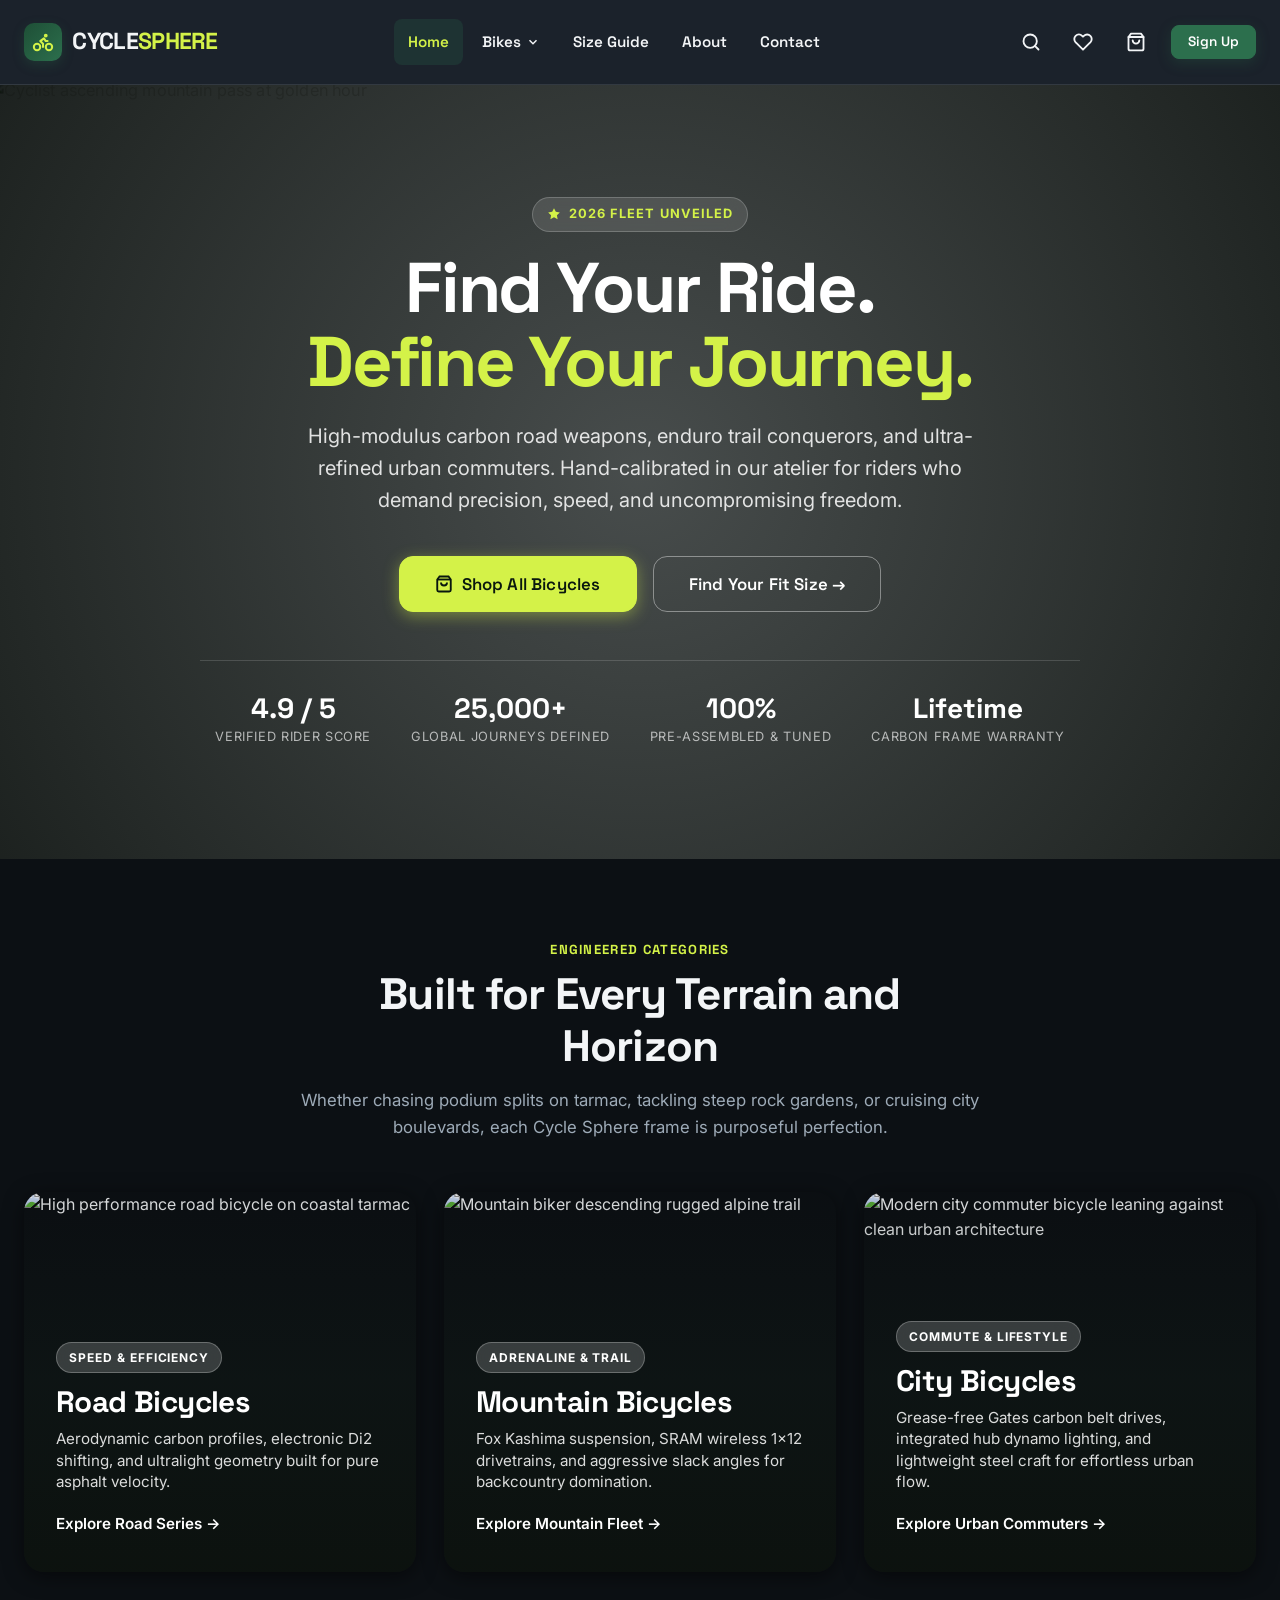
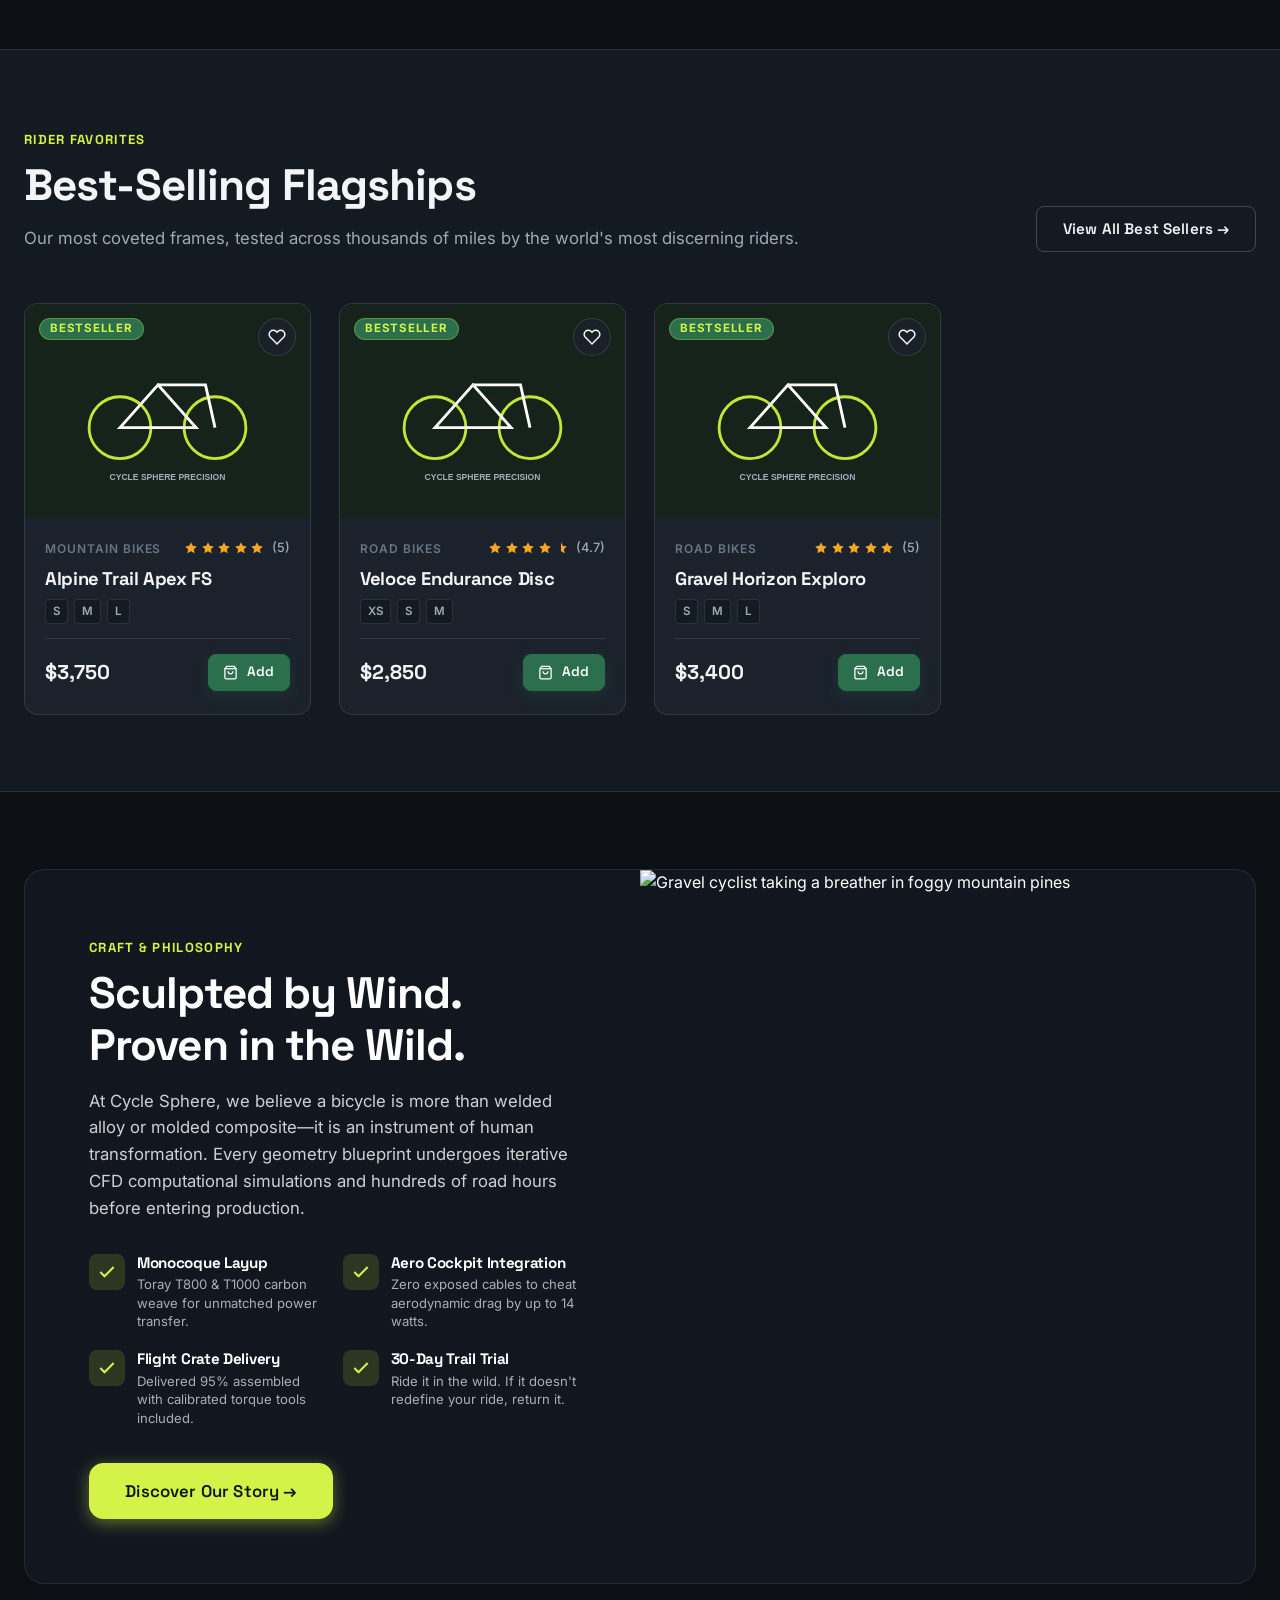
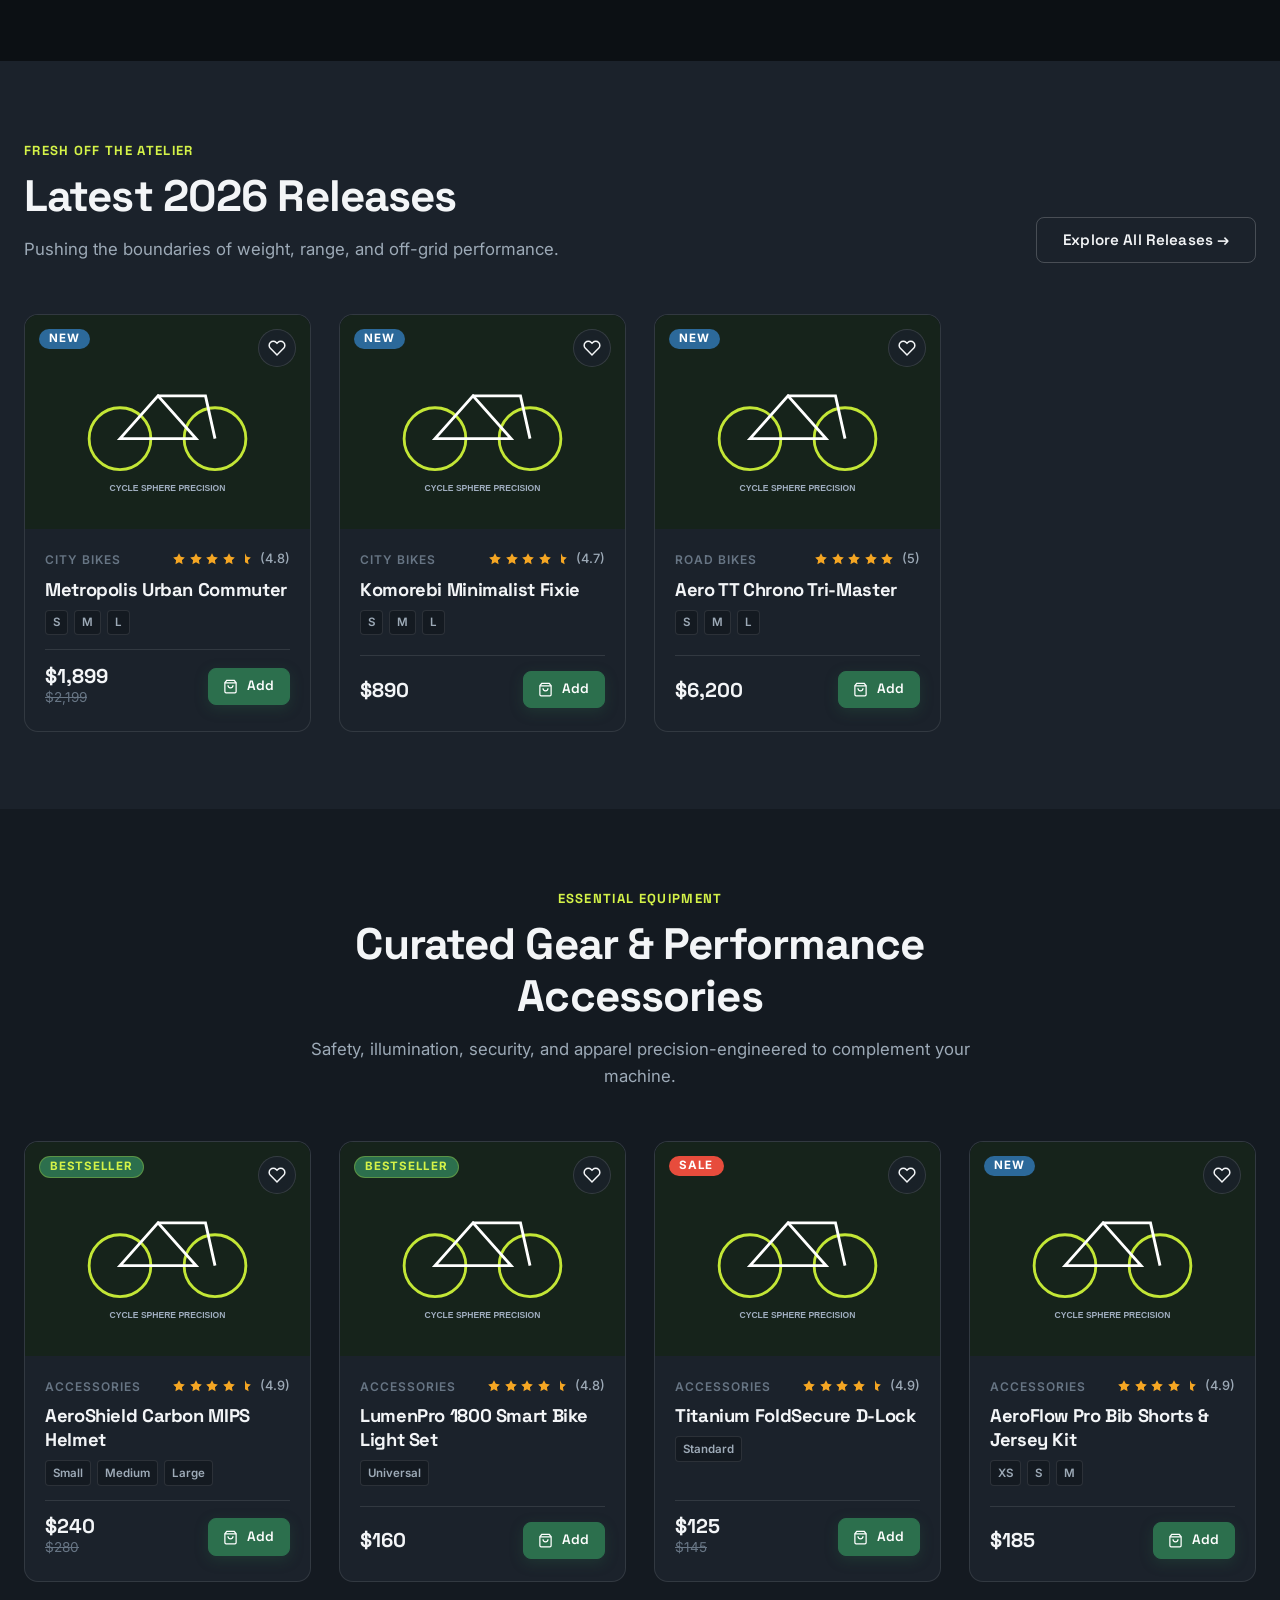
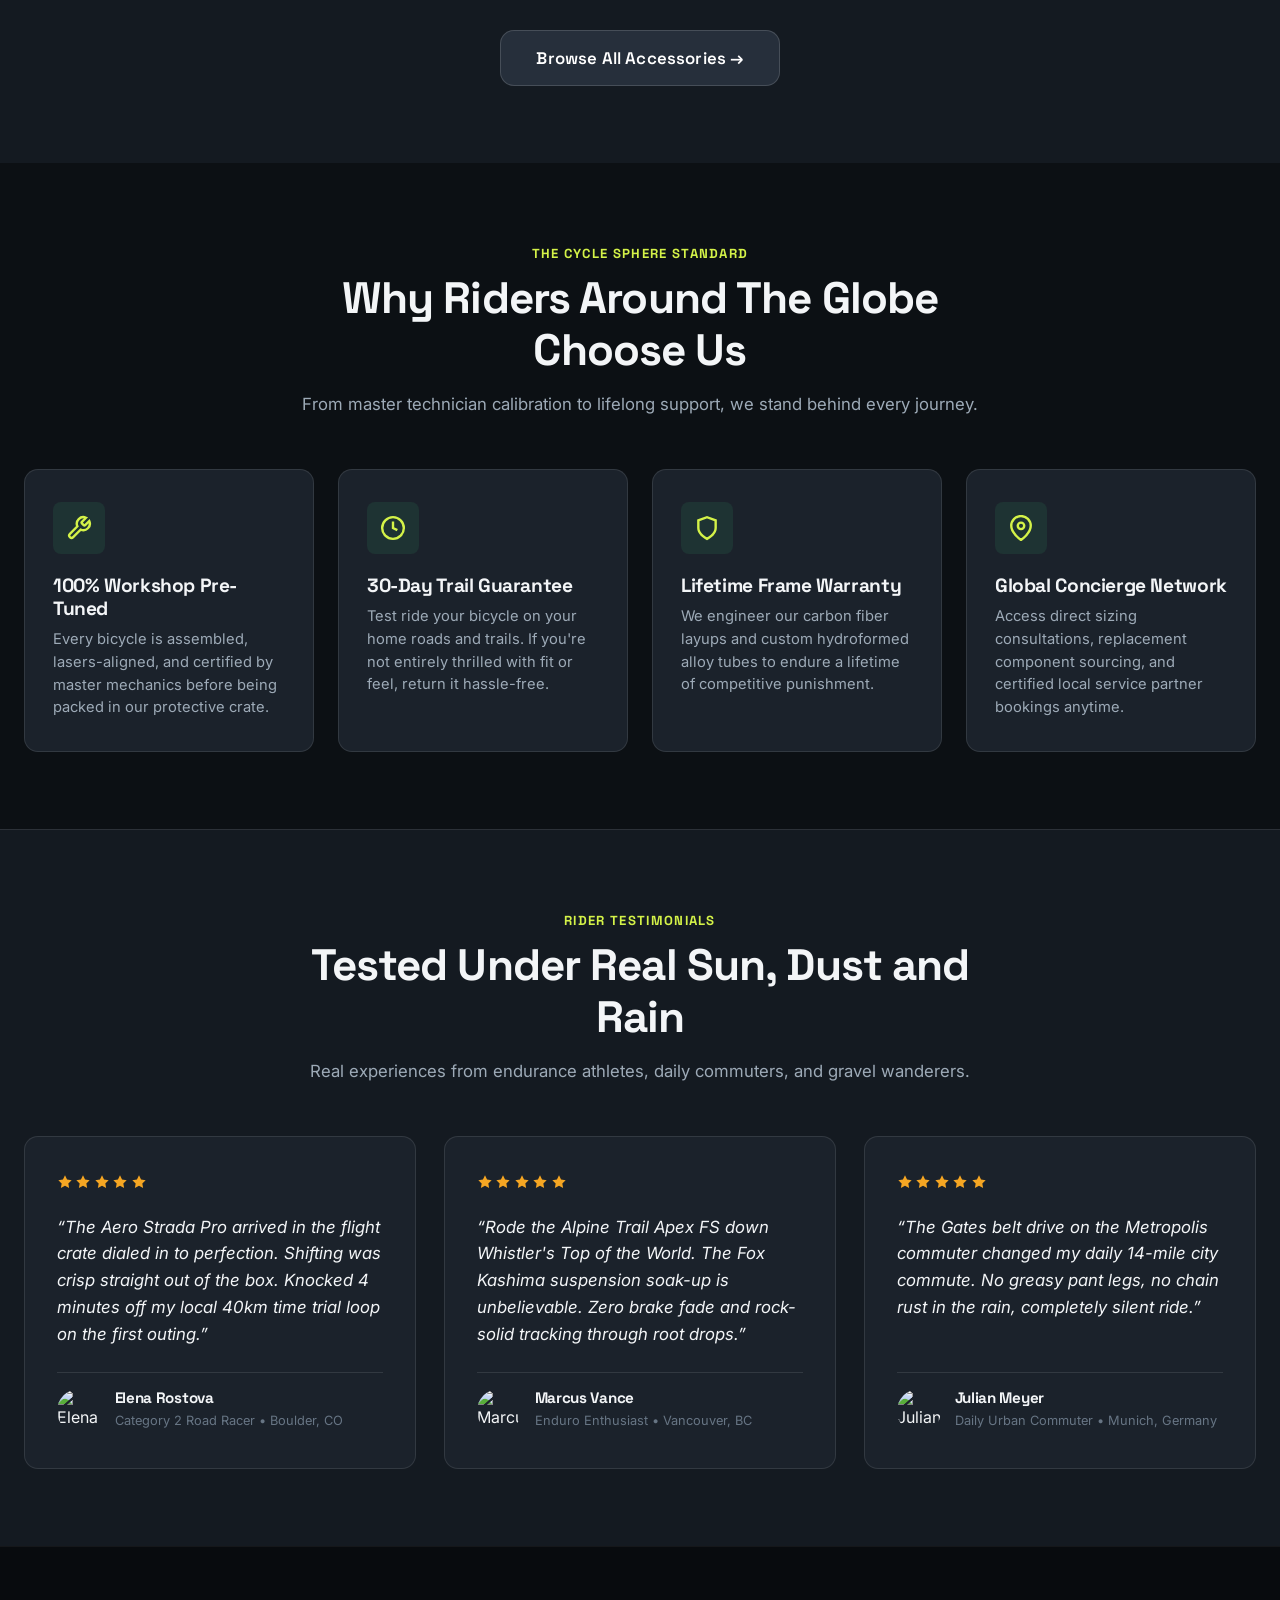
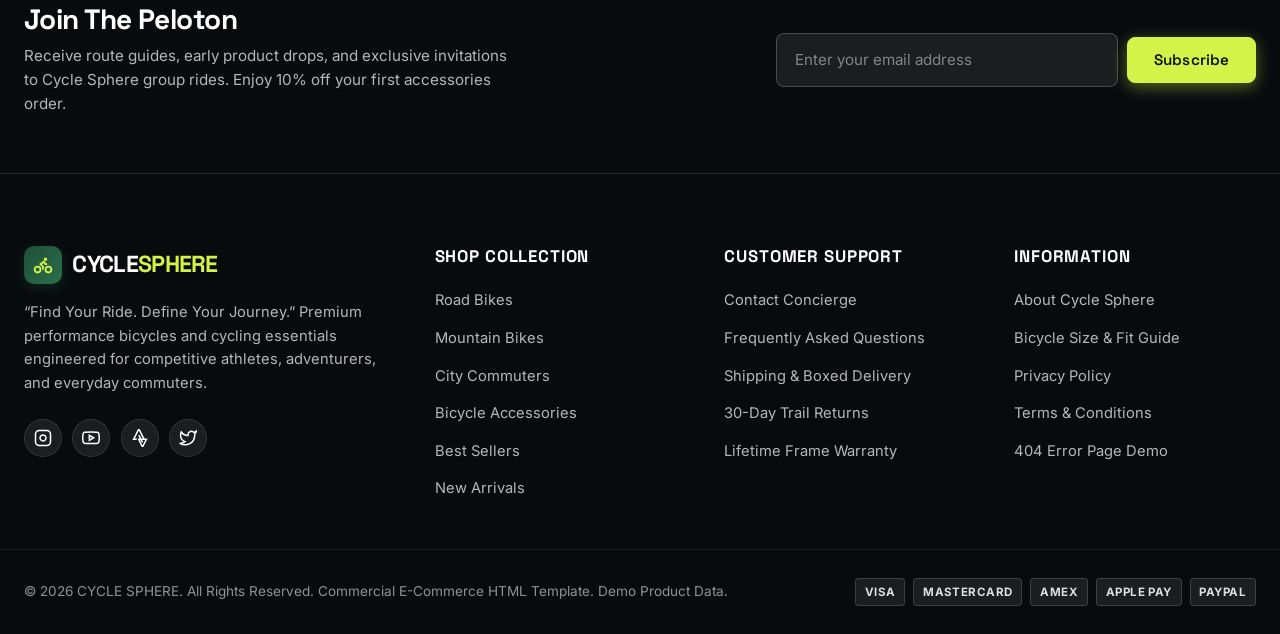
==== commit be514cde: "Your commit message" ====
--- a/index.html
+++ b/index.html
@@ -1,5 +1,5 @@
 <!DOCTYPE html>
-<html lang="en" data-theme="light">
+<html lang="en" data-theme="dark">
 <head>
   <meta charset="UTF-8" />
   <meta name="viewport" content="width=device-width, initial-scale=1.0" />
@@ -20,21 +20,6 @@
   <link rel="stylesheet" href="assets/css/responsive.css" />
 </head>
 <body>
-
-  <!-- Top Announcement Bar -->
-  <aside class="topbar" aria-label="Announcement">
-    <div class="container topbar-inner">
-      <div class="topbar-msg">
-        <span class="topbar-pill">Complimentary Freight</span>
-        <span>Free white-glove boxed delivery on all complete bicycles worldwide.</span>
-      </div>
-      <div class="topbar-links">
-        <a href="size-guide.html">Interactive Size Calculator</a>
-        <a href="about-contact.html#faq">Rider Support & FAQs</a>
-        <a href="about-contact.html#contact">Live Concierge</a>
-      </div>
-    </div>
-  </aside>
 
   <!-- Mandatory Sticky Header & Navbar -->
   <header class="site-header" id="site-header">
@@ -55,7 +40,7 @@
 
         <!-- Desktop Navigation Menu -->
         <ul class="nav-menu">
-          <li class="nav-item">
+          <li class="nav-item is-active">
             <a href="index.html" class="nav-link">Home</a>
           </li>
 
@@ -89,37 +74,16 @@
             </div>
           </li>
 
-          <!-- Accessories Dropdown -->
-          <li class="nav-item">
-            <a href="shop.html?cat=accessories" class="nav-link" aria-haspopup="true">
-              Accessories
-              <svg class="nav-chevron" viewBox="0 0 24 24" fill="none" stroke="currentColor" stroke-width="2.5"><polyline points="6 9 12 15 18 9"/></svg>
-            </a>
-            <div class="dropdown-menu">
-              <a href="shop.html?cat=accessories&sub=helmets" class="dropdown-link">Helmets</a>
-              <a href="shop.html?cat=accessories&sub=apparel" class="dropdown-link">Cycling Apparel</a>
-              <a href="shop.html?cat=accessories&sub=lights" class="dropdown-link">Lights & Safety</a>
-              <a href="shop.html?cat=accessories&sub=locks" class="dropdown-link">Locks & Security</a>
-              <a href="shop.html?cat=accessories&sub=tools" class="dropdown-link">Pumps & Tools</a>
-              <a href="shop.html?cat=accessories&sub=hydration" class="dropdown-link">Bottles & Hydration</a>
-              <a href="shop.html?cat=accessories" class="dropdown-link">All Accessories</a>
-            </div>
-          </li>
-
-          <li class="nav-item">
-            <a href="shop.html?filter=collections" class="nav-link">Collections</a>
-          </li>
-
           <li class="nav-item">
             <a href="size-guide.html" class="nav-link">Size Guide</a>
           </li>
 
           <li class="nav-item">
-            <a href="about-contact.html#about" class="nav-link">About</a>
+            <a href="about.html" class="nav-link">About</a>
           </li>
 
           <li class="nav-item">
-            <a href="about-contact.html#contact" class="nav-link">Contact</a>
+            <a href="contact.html" class="nav-link">Contact</a>
           </li>
         </ul>
 
@@ -142,19 +106,8 @@
             <span class="action-count-badge cart-count-badge" style="display: none;">0</span>
           </a>
 
-          <!-- Theme Toggle Button -->
-          <button type="button" class="header-action-btn theme-toggle-btn" aria-label="Toggle light and dark mode">
-            <svg width="20" height="20" viewBox="0 0 24 24" fill="none" stroke="currentColor" stroke-width="2" stroke-linecap="round" stroke-linejoin="round"><path d="M21 12.79A9 9 0 1 1 11.21 3 7 7 0 0 0 21 12.79z"/></svg>
-          </button>
-
-          <!-- Auth Links -->
-          <div class="header-auth-links">
-            <a href="login.html" class="header-auth-link">Login</a>
-            <a href="signup.html" class="header-auth-link">Sign Up</a>
-          </div>
-
-          <!-- Primary CTA -->
-          <a href="shop.html" class="btn btn-primary header-cta-btn">Shop Bikes</a>
+          <!-- Retaining Sign Up Button -->
+          <a href="signup.html" class="btn btn-primary btn-sm" style="margin-left: 0.25rem;">Sign Up</a>
 
           <!-- Mobile Hamburger Toggle -->
           <button type="button" class="hamburger-btn" aria-label="Open mobile navigation menu">
@@ -179,6 +132,21 @@
       </div>
 
       <div class="mobile-drawer-body">
+        <!-- Actions from header placed inside menu page with exact navbar style -->
+        <div class="drawer-actions-bar">
+          <button type="button" class="header-action-btn open-search-trigger" aria-label="Open search dialog" title="Search">
+            <svg width="20" height="20" viewBox="0 0 24 24" fill="none" stroke="currentColor" stroke-width="2.2" stroke-linecap="round" stroke-linejoin="round"><circle cx="11" cy="11" r="8"/><line x1="21" y1="21" x2="16.65" y2="16.65"/></svg>
+          </button>
+          <a href="shop.html?filter=wishlist" class="header-action-btn" aria-label="View saved bikes wishlist" title="Wishlist">
+            <svg width="20" height="20" viewBox="0 0 24 24" fill="none" stroke="currentColor" stroke-width="2.2" stroke-linecap="round" stroke-linejoin="round"><path d="M20.84 4.61a5.5 5.5 0 0 0-7.78 0L12 5.67l-1.06-1.06a5.5 5.5 0 0 0-7.78 7.78l1.06 1.06L12 21.23l7.78-7.78 1.06-1.06a5.5 5.5 0 0 0 0-7.78z"/></svg>
+            <span class="action-count-badge wishlist-count-badge" style="display: none;">0</span>
+          </a>
+          <a href="cart.html" class="header-action-btn" aria-label="View shopping cart" title="Shopping Cart">
+            <svg width="20" height="20" viewBox="0 0 24 24" fill="none" stroke="currentColor" stroke-width="2.2" stroke-linecap="round" stroke-linejoin="round"><path d="M6 2L3 6v14a2 2 0 0 0 2 2h14a2 2 0 0 0 2-2V6l-3-4z"/><line x1="3" y1="6" x2="21" y2="6"/><path d="M16 10a4 4 0 0 1-8 0"/></svg>
+            <span class="action-count-badge cart-count-badge" style="display: none;">0</span>
+          </a>
+        </div>
+
         <ul class="mobile-nav-list">
           <li><a href="index.html" class="mobile-nav-link">Home</a></li>
 
@@ -198,36 +166,14 @@
             </div>
           </li>
 
-          <!-- Mobile Accessories Accordion -->
-          <li>
-            <button type="button" class="mobile-nav-link mobile-accordion-toggle" data-accordion-target="mob-accessories">
-              <span>Accessories</span>
-              <svg class="nav-chevron" width="16" height="16" viewBox="0 0 24 24" fill="none" stroke="currentColor" stroke-width="2.5"><polyline points="6 9 12 15 18 9"/></svg>
-            </button>
-            <div class="mobile-accordion-content" id="mob-accessories">
-              <a href="shop.html?cat=accessories&sub=helmets" class="mobile-sub-link">Helmets</a>
-              <a href="shop.html?cat=accessories&sub=apparel" class="mobile-sub-link">Cycling Apparel</a>
-              <a href="shop.html?cat=accessories&sub=lights" class="mobile-sub-link">Lights & Safety</a>
-              <a href="shop.html?cat=accessories&sub=locks" class="mobile-sub-link">Locks & Security</a>
-              <a href="shop.html?cat=accessories&sub=tools" class="mobile-sub-link">Pumps & Tools</a>
-              <a href="shop.html?cat=accessories&sub=hydration" class="mobile-sub-link">Bottles & Hydration</a>
-              <a href="shop.html?cat=accessories" class="mobile-sub-link">All Accessories</a>
-            </div>
-          </li>
-
-          <li><a href="shop.html?filter=collections" class="mobile-nav-link">Collections</a></li>
           <li><a href="size-guide.html" class="mobile-nav-link">Size Guide</a></li>
-          <li><a href="about-contact.html#about" class="mobile-nav-link">About Cycle Sphere</a></li>
-          <li><a href="about-contact.html#contact" class="mobile-nav-link">Contact & Support</a></li>
+          <li><a href="about.html" class="mobile-nav-link">About Cycle Sphere</a></li>
+          <li><a href="contact.html" class="mobile-nav-link">Contact &amp; Support</a></li>
         </ul>
       </div>
 
       <div class="mobile-drawer-footer">
-        <a href="shop.html" class="btn btn-primary" style="width: 100%;">Shop Bikes</a>
-        <div style="display: flex; gap: 0.5rem;">
-          <a href="login.html" class="btn btn-outline" style="flex: 1;">Login</a>
-          <a href="signup.html" class="btn btn-secondary" style="flex: 1;">Sign Up</a>
-        </div>
+        <a href="signup.html" class="btn btn-primary" style="width: 100%;">Sign Up</a>
       </div>
     </div>
   </div>
@@ -406,7 +352,7 @@
               </div>
             </div>
 
-            <a href="about-contact.html#about" class="btn btn-accent btn-lg">Discover Our Story &rarr;</a>
+            <a href="about.html" class="btn btn-accent btn-lg">Discover Our Story &rarr;</a>
           </div>
 
           <div class="campaign-media">
@@ -648,11 +594,11 @@
           <div>
             <h4 class="footer-col-title">Customer Support</h4>
             <ul class="footer-links-list">
-              <li><a href="about-contact.html#contact">Contact Concierge</a></li>
-              <li><a href="about-contact.html#faq">Frequently Asked Questions</a></li>
-              <li><a href="about-contact.html#shipping">Shipping &amp; Boxed Delivery</a></li>
-              <li><a href="about-contact.html#returns">30-Day Trail Returns</a></li>
-              <li><a href="about-contact.html#warranty">Lifetime Frame Warranty</a></li>
+              <li><a href="contact.html">Contact Concierge</a></li>
+              <li><a href="contact.html#faq">Frequently Asked Questions</a></li>
+              <li><a href="contact.html">Shipping &amp; Boxed Delivery</a></li>
+              <li><a href="contact.html">30-Day Trail Returns</a></li>
+              <li><a href="contact.html">Lifetime Frame Warranty</a></li>
             </ul>
           </div>
 
@@ -660,10 +606,10 @@
           <div>
             <h4 class="footer-col-title">Information</h4>
             <ul class="footer-links-list">
-              <li><a href="about-contact.html#about">About Cycle Sphere</a></li>
+              <li><a href="about.html">About Cycle Sphere</a></li>
               <li><a href="size-guide.html">Bicycle Size &amp; Fit Guide</a></li>
-              <li><a href="about-contact.html#privacy">Privacy Policy</a></li>
-              <li><a href="about-contact.html#terms">Terms &amp; Conditions</a></li>
+              <li><a href="about.html">Privacy Policy</a></li>
+              <li><a href="about.html">Terms &amp; Conditions</a></li>
               <li><a href="404.html">404 Error Page Demo</a></li>
             </ul>
           </div>
--- a/assets/css/base.css
+++ b/assets/css/base.css
@@ -13,6 +13,8 @@
   scroll-behavior: smooth;
   -webkit-text-size-adjust: 100%;
   text-rendering: optimizeLegibility;
+  overflow-x: hidden;
+  max-width: 100vw;
 }
 
 body {
--- a/assets/css/layout.css
+++ b/assets/css/layout.css
@@ -4,16 +4,10 @@
    ========================================================================== */
 
 /* --------------------------------------------------------------------------
-   Announcement Topbar
+   Announcement Topbar (Hidden as requested: content above navbar removed)
    -------------------------------------------------------------------------- */
 .topbar {
-  background-color: var(--secondary);
-  color: #FFFFFF;
-  font-size: 0.82rem;
-  font-weight: 500;
-  letter-spacing: 0.02em;
-  padding: 0.5rem 0;
-  border-bottom: 1px solid rgba(255, 255, 255, 0.08);
+  display: none !important;
 }
 
 [data-theme="dark"] .topbar {
@@ -323,12 +317,17 @@
 .mobile-drawer-backdrop {
   position: fixed;
   inset: 0;
+  width: 100vw;
+  height: 100vh;
+  height: 100dvh;
   background-color: rgba(10, 15, 12, 0.65);
   backdrop-filter: blur(6px);
+  -webkit-backdrop-filter: blur(6px);
   z-index: 1050;
   opacity: 0;
   visibility: hidden;
-  transition: all var(--transition-normal);
+  transition: opacity var(--transition-normal), visibility var(--transition-normal);
+  overflow: hidden;
 }
 
 .mobile-drawer-backdrop.is-open {
@@ -340,8 +339,10 @@
   position: fixed;
   top: 0;
   right: 0;
-  width: min(85vw, 360px);
+  width: 360px;
+  max-width: 100vw;
   height: 100vh;
+  height: 100dvh;
   background-color: var(--bg-surface);
   border-left: 1px solid var(--border-color);
   box-shadow: var(--shadow-xl);
@@ -351,6 +352,8 @@
   display: flex;
   flex-direction: column;
   overflow-y: auto;
+  overflow-x: hidden;
+  box-sizing: border-box;
 }
 
 .mobile-drawer-backdrop.is-open .mobile-drawer {
@@ -363,6 +366,18 @@
   justify-content: space-between;
   padding: 1.25rem 1.5rem;
   border-bottom: 1px solid var(--border-color);
+  width: 100%;
+  box-sizing: border-box;
+  position: relative;
+}
+
+.mobile-drawer-close {
+  position: static !important;
+  width: 36px;
+  height: 36px;
+  min-width: 36px;
+  flex-shrink: 0;
+  margin-left: auto;
 }
 
 .mobile-drawer-body {
@@ -371,12 +386,20 @@
   display: flex;
   flex-direction: column;
   gap: 1rem;
+  width: 100%;
+  max-width: 100%;
+  box-sizing: border-box;
+  overflow-x: hidden;
 }
 
 .mobile-nav-list {
   display: flex;
   flex-direction: column;
   gap: 0.35rem;
+  width: 100%;
+  box-sizing: border-box;
+  padding: 0;
+  list-style: none;
 }
 
 .mobile-nav-link {
@@ -389,6 +412,9 @@
   font-weight: 600;
   color: var(--text-primary);
   border-radius: var(--radius-md);
+  width: 100%;
+  box-sizing: border-box;
+  text-align: left;
 }
 
 .mobile-nav-link:hover {
@@ -398,6 +424,23 @@
 
 .mobile-accordion-toggle {
   width: 100%;
+  box-sizing: border-box;
+  background: transparent;
+  border: none;
+  cursor: pointer;
+}
+
+.mobile-accordion-toggle .nav-chevron {
+  width: 16px;
+  height: 16px;
+  min-width: 16px;
+  flex-shrink: 0;
+  margin-left: auto;
+  transition: transform var(--transition-fast);
+}
+
+.mobile-accordion-toggle.is-open .nav-chevron {
+  transform: rotate(180deg);
 }
 
 .mobile-accordion-content {
@@ -406,6 +449,8 @@
   padding-left: 1rem;
   margin-top: 0.25rem;
   border-left: 2px solid var(--border-color);
+  width: 100%;
+  box-sizing: border-box;
 }
 
 .mobile-accordion-content.is-open {
@@ -428,6 +473,72 @@
   display: flex;
   flex-direction: column;
   gap: 0.75rem;
+  width: 100%;
+  box-sizing: border-box;
+}
+
+/* Actions inside Menu Page (Exact same style as in navbar nicely without touching borders) */
+.drawer-actions-bar {
+  display: flex;
+  align-items: center;
+  justify-content: center;
+  gap: 1.25rem;
+  padding: 0.85rem 1rem;
+  background-color: var(--bg-secondary);
+  border-radius: var(--radius-xl);
+  border: 1px solid var(--border-color);
+  margin-bottom: 0.75rem;
+  width: 100%;
+  max-width: 100%;
+  box-sizing: border-box;
+}
+
+.drawer-actions-bar .header-action-btn {
+  display: inline-flex !important;
+  width: 44px !important;
+  height: 44px !important;
+  min-width: 44px !important;
+  max-width: 44px !important;
+  flex: 0 0 44px !important;
+  border-radius: var(--radius-full) !important;
+  background-color: var(--bg-surface);
+  border: 1px solid var(--border-color);
+  color: var(--text-primary);
+  align-items: center;
+  justify-content: center;
+  position: relative;
+  transition: all var(--transition-fast);
+  box-shadow: 0 2px 5px rgba(0, 0, 0, 0.2);
+}
+
+.drawer-actions-bar .header-action-btn:hover,
+.drawer-actions-bar .header-action-btn:active {
+  background-color: var(--primary-tint);
+  border-color: var(--accent);
+  color: var(--accent);
+  transform: translateY(-1px);
+}
+
+.drawer-actions-bar .action-count-badge {
+  position: absolute;
+  top: -3px;
+  right: -3px;
+  width: 18px;
+  height: 18px;
+  border-radius: var(--radius-full);
+  background-color: var(--accent);
+  color: var(--accent-text);
+  font-size: 0.68rem;
+  font-weight: 700;
+  display: inline-flex;
+  align-items: center;
+  justify-content: center;
+  border: 2px solid var(--bg-surface);
+}
+
+/* Breadcrumbs removed across all pages */
+.breadcrumbs {
+  display: none !important;
 }
 
 /* --------------------------------------------------------------------------
--- a/assets/css/pages.css
+++ b/assets/css/pages.css
@@ -37,15 +37,17 @@
 .hero-overlay {
   position: absolute;
   inset: 0;
-  background: linear-gradient(90deg, rgba(12, 17, 14, 0.92) 0%, rgba(12, 17, 14, 0.72) 48%, rgba(12, 17, 14, 0.25) 100%);
+  background: radial-gradient(circle at center, rgba(12, 17, 14, 0.72) 0%, rgba(12, 17, 14, 0.92) 100%);
   z-index: 2;
 }
 
 .hero-content {
   position: relative;
   z-index: 3;
-  max-width: 680px;
-  padding: 4rem 0;
+  max-width: 880px;
+  margin: 0 auto;
+  text-align: center;
+  padding: 5rem 0;
 }
 
 .hero-pill-badge {
@@ -63,6 +65,8 @@
   text-transform: uppercase;
   color: var(--accent);
   margin-bottom: 1.25rem;
+  margin-left: auto;
+  margin-right: auto;
 }
 
 .hero-title {
@@ -72,6 +76,7 @@
   letter-spacing: -0.03em;
   margin-bottom: 1.25rem;
   line-height: 1.05;
+  text-align: center;
 }
 
 .hero-title span.highlight {
@@ -82,12 +87,17 @@
   color: rgba(255, 255, 255, 0.85);
   font-size: clamp(1.05rem, 1.8vw, 1.25rem);
   line-height: 1.6;
-  margin-bottom: 2.2rem;
+  margin-bottom: 2.5rem;
+  max-width: 720px;
+  margin-left: auto;
+  margin-right: auto;
+  text-align: center;
 }
 
 .hero-actions {
   display: flex;
   align-items: center;
+  justify-content: center;
   flex-wrap: wrap;
   gap: 1rem;
   margin-bottom: 3rem;
@@ -96,6 +106,7 @@
 .hero-stats-bar {
   display: flex;
   align-items: center;
+  justify-content: center;
   gap: 2.5rem;
   padding-top: 2rem;
   border-top: 1px solid rgba(255, 255, 255, 0.15);
@@ -105,6 +116,26 @@
 .hero-stat-item {
   display: flex;
   flex-direction: column;
+  align-items: center;
+  text-align: center;
+}
+
+/* Global Page Hero Center-Alignment */
+.page-hero {
+  text-align: center;
+  margin-left: auto;
+  margin-right: auto;
+}
+
+.page-hero .section-tag {
+  display: inline-flex;
+  margin-left: auto;
+  margin-right: auto;
+}
+
+.page-hero p {
+  margin-left: auto;
+  margin-right: auto;
 }
 
 .hero-stat-num {
@@ -1176,85 +1207,57 @@
 }
 
 /* --------------------------------------------------------------------------
-   6. Authentication Pages (Login & Sign Up)
+   6. Authentication Pages (Login & Sign Up) - Centered Box
    -------------------------------------------------------------------------- */
 .auth-page-wrapper {
-  min-height: calc(100vh - var(--header-height));
-  display: grid;
-  grid-template-columns: 1.1fr 1fr;
-}
-
-.auth-media-pane {
-  position: relative;
-  background-color: var(--secondary);
-  overflow: hidden;
-  display: flex;
-  align-items: flex-end;
-  padding: 4rem;
-  color: #FFFFFF;
-}
-
-.auth-media-pane img {
-  position: absolute;
-  inset: 0;
-  width: 100%;
-  height: 100%;
-  object-fit: cover;
-  filter: brightness(0.7);
-}
-
-.auth-media-overlay {
-  position: absolute;
-  inset: 0;
-  background: linear-gradient(180deg, rgba(12, 17, 14, 0.2) 0%, rgba(12, 17, 14, 0.88) 100%);
-}
-
-.auth-quote-box {
-  position: relative;
-  z-index: 2;
-  max-width: 480px;
-}
-
-.auth-quote {
-  font-size: 1.6rem;
-  font-style: italic;
-  line-height: 1.35;
-  margin-bottom: 1rem;
-  color: #FFFFFF;
-}
-
-.auth-author {
-  font-size: 0.95rem;
-  color: var(--accent);
-  font-weight: 600;
-}
-
-.auth-form-pane {
+  min-height: 100vh;
   display: flex;
   align-items: center;
   justify-content: center;
-  padding: 3rem 2rem;
+  padding: 3rem 1.5rem;
   background-color: var(--bg-primary);
 }
 
 .auth-form-card {
   width: 100%;
-  max-width: 440px;
+  max-width: 480px;
   background-color: var(--bg-surface);
   border: 1px solid var(--border-color);
   border-radius: var(--radius-xl);
-  padding: 2.5rem;
-  box-shadow: var(--shadow-card);
+  padding: 2.75rem 2.25rem;
+  box-shadow: var(--shadow-lg);
+  margin: 0 auto;
+}
+
+.auth-brand-center {
+  display: flex;
+  flex-direction: column;
+  align-items: center;
+  justify-content: center;
+  margin-bottom: 1.75rem;
+  text-align: center;
+}
+
+.auth-brand-center .brand-logo {
+  font-size: 1.55rem;
+  margin-bottom: 0.35rem;
+}
+
+.auth-tagline {
+  font-size: 0.82rem;
+  color: var(--text-muted);
+  letter-spacing: 0.05em;
+  text-transform: uppercase;
 }
 
 .auth-header {
-  margin-bottom: 2rem;
+  margin-bottom: 1.75rem;
   text-align: center;
 }
 
 .auth-header h2 {
-  font-size: 2rem;
-  margin-bottom: 0.4rem;
+  font-size: 1.85rem;
+  margin-bottom: 0.35rem;
 }
 
 .auth-header p {
@@ -1262,11 +1265,33 @@
   font-size: 0.92rem;
 }
 
+.auth-remember-row {
+  display: flex;
+  align-items: center;
+  justify-content: space-between;
+  margin-bottom: 1.5rem;
+  font-size: 0.88rem;
+  flex-wrap: wrap;
+  gap: 0.5rem;
+}
+
+.auth-forgot-link {
+  font-size: 0.85rem;
+  color: var(--primary);
+  font-weight: 600;
+  text-decoration: underline;
+  transition: color var(--transition-fast);
+}
+
+[data-theme="dark"] .auth-forgot-link {
+  color: var(--accent);
+}
+
 .auth-divider {
   display: flex;
   align-items: center;
   text-align: center;
-  margin: 1.5rem 0;
+  margin: 1.75rem 0 1.25rem;
   color: var(--text-muted);
   font-size: 0.82rem;
 }
@@ -1281,8 +1306,43 @@
   padding: 0 0.75rem;
 }
 
+.auth-social-buttons {
+  display: grid;
+  grid-template-columns: 1fr 1fr;
+  gap: 0.85rem;
+  margin-bottom: 1.25rem;
+}
+
+.btn-social {
+  display: inline-flex;
+  align-items: center;
+  justify-content: center;
+  gap: 0.6rem;
+  padding: 0.75rem 1rem;
+  background-color: var(--bg-secondary);
+  border: 1px solid var(--border-color-strong);
+  border-radius: var(--radius-md);
+  font-size: 0.9rem;
+  font-weight: 600;
+  color: var(--text-primary);
+  cursor: pointer;
+  transition: all var(--transition-fast);
+}
+
+.btn-social:hover {
+  background-color: var(--primary-tint);
+  border-color: var(--primary);
+  color: var(--primary);
+  transform: translateY(-2px);
+}
+
+[data-theme="dark"] .btn-social:hover {
+  border-color: var(--accent);
+  color: var(--accent);
+}
+
 .auth-footer-links {
-  margin-top: 1.75rem;
+  margin-top: 1.5rem;
   text-align: center;
   font-size: 0.9rem;
   color: var(--text-secondary);
@@ -1295,6 +1355,37 @@
 
 [data-theme="dark"] .auth-footer-links a {
   color: var(--accent);
+}
+
+.auth-back-home {
+  display: block;
+  text-align: center;
+  margin-top: 1.25rem;
+  font-size: 0.85rem;
+  color: var(--text-muted);
+}
+
+.auth-back-home:hover {
+  color: var(--text-primary);
+  text-decoration: underline;
+}
+
+/* Contact Map */
+.contact-map-wrapper {
+  width: 100%;
+  border-radius: var(--radius-xl);
+  overflow: hidden;
+  border: 1px solid var(--border-color);
+  box-shadow: var(--shadow-md);
+  margin-bottom: 4rem;
+  background-color: var(--bg-surface);
+}
+
+.contact-map-frame {
+  width: 100%;
+  height: 420px;
+  border: 0;
+  display: block;
 }
 
 /* --------------------------------------------------------------------------
--- a/assets/css/responsive.css
+++ b/assets/css/responsive.css
@@ -26,44 +26,34 @@
   }
 }
 
-/* Tablet Landscape / Small Desktop (992px and below) */
-@media (max-width: 992px) {
+/* Tablet & 1024px Views (1024px and below) */
+@media (max-width: 1024px) {
   :root {
     --header-height: 72px;
   }
 
-  /* Navbar collapse */
-  .nav-menu, .header-auth-links, .header-cta-btn {
-    display: none;
+  /* In mobile and tab views: remove desktop menu & all buttons in header, show only hamburger */
+  .nav-menu,
+  .site-header .header-actions > .header-action-btn,
+  .site-header .header-actions > .btn,
+  .site-header .header-actions > a.btn {
+    display: none !important;
   }
 
   .hamburger-btn {
-    display: inline-flex;
+    display: inline-flex !important;
   }
 
   .topbar-links {
     display: none;
   }
 
-  /* Home */
-  .category-grid {
-    grid-template-columns: 1fr;
-  }
-
-  .category-card {
-    min-height: 320px;
-  }
-
   .campaign-banner {
     grid-template-columns: 1fr;
   }
 
   .campaign-media {
     min-height: 320px;
-  }
-
-  .testimonials-grid {
-    grid-template-columns: 1fr;
   }
 
   /* Shop */
@@ -154,6 +144,42 @@
   }
 }
 
+/* ==========================================================================
+   Tab and 1024px views: Align 2 cards in one row and align last odd card in center
+   ========================================================================== */
+@media (min-width: 601px) and (max-width: 1024px) {
+  .category-grid,
+  .product-grid,
+  .product-grid-3,
+  .benefits-grid,
+  .testimonials-grid,
+  .pillars-grid,
+  .features-grid,
+  .steps-grid {
+    display: grid !important;
+    grid-template-columns: repeat(2, 1fr) !important;
+    gap: 1.5rem !important;
+  }
+
+  .category-card {
+    min-height: 300px;
+  }
+
+  .category-grid > *:last-child:nth-child(odd),
+  .product-grid > *:last-child:nth-child(odd),
+  .product-grid-3 > *:last-child:nth-child(odd),
+  .benefits-grid > *:last-child:nth-child(odd),
+  .testimonials-grid > *:last-child:nth-child(odd),
+  .pillars-grid > *:last-child:nth-child(odd),
+  .features-grid > *:last-child:nth-child(odd),
+  .steps-grid > *:last-child:nth-child(odd) {
+    grid-column: 1 / -1 !important;
+    justify-self: center !important;
+    width: 100% !important;
+    max-width: calc(50% - 0.75rem) !important;
+  }
+}
+
 /* Tablet Portrait & Mobile Landscape (768px and below) */
 @media (max-width: 768px) {
   :root {
@@ -196,11 +222,6 @@
     grid-template-columns: 1fr;
     padding: 1.5rem;
     gap: 1.5rem;
-  }
-
-  /* Benefits */
-  .benefits-grid {
-    grid-template-columns: 1fr;
   }
 
   /* Footer */
@@ -261,6 +282,111 @@
   }
 }
 
+/* Mobile Handsets (600px and below) */
+@media (max-width: 600px) {
+  .category-grid,
+  .product-grid,
+  .product-grid-3,
+  .benefits-grid,
+  .testimonials-grid,
+  .pillars-grid,
+  .features-grid,
+  .steps-grid {
+    grid-template-columns: 1fr !important;
+  }
+
+  .category-grid > *:last-child:nth-child(odd),
+  .product-grid > *:last-child:nth-child(odd),
+  .product-grid-3 > *:last-child:nth-child(odd),
+  .benefits-grid > *:last-child:nth-child(odd),
+  .testimonials-grid > *:last-child:nth-child(odd),
+  .pillars-grid > *:last-child:nth-child(odd),
+  .features-grid > *:last-child:nth-child(odd),
+  .steps-grid > *:last-child:nth-child(odd) {
+    max-width: 100% !important;
+  }
+
+  /* Mobile View: Menu Drawer fits screen cleanly without any element going out of screen */
+  .mobile-drawer-backdrop {
+    width: 100vw;
+    max-width: 100vw;
+    overflow: hidden;
+  }
+
+  .mobile-drawer {
+    width: 100% !important;
+    max-width: 100vw !important;
+    left: 0 !important;
+    right: 0 !important;
+    top: 0 !important;
+    bottom: 0 !important;
+    height: 100% !important;
+    height: 100dvh !important;
+    border-left: none !important;
+    border-radius: 0 !important;
+    box-sizing: border-box !important;
+    overflow-x: hidden !important;
+  }
+
+  .mobile-drawer-backdrop.is-open .mobile-drawer {
+    transform: translateX(0) !important;
+  }
+
+  .mobile-drawer-header {
+    padding: 1rem 1.25rem !important;
+    width: 100% !important;
+    box-sizing: border-box !important;
+  }
+
+  .mobile-drawer-body {
+    padding: 1rem 1.25rem !important;
+    width: 100% !important;
+    max-width: 100% !important;
+    box-sizing: border-box !important;
+    overflow-x: hidden !important;
+  }
+
+  .drawer-actions-bar {
+    width: 100% !important;
+    max-width: 100% !important;
+    box-sizing: border-box !important;
+    padding: 0.75rem 1rem !important;
+    gap: 1.5rem !important;
+    justify-content: center !important;
+  }
+
+  .drawer-actions-bar .header-action-btn {
+    width: 44px !important;
+    height: 44px !important;
+    min-width: 44px !important;
+    max-width: 44px !important;
+    flex: 0 0 44px !important;
+    box-sizing: border-box !important;
+  }
+
+  .mobile-nav-link {
+    width: 100% !important;
+    box-sizing: border-box !important;
+    padding: 0.8rem 0.5rem !important;
+  }
+
+  .mobile-accordion-toggle {
+    width: 100% !important;
+    box-sizing: border-box !important;
+  }
+
+  .mobile-accordion-toggle .nav-chevron {
+    flex-shrink: 0 !important;
+    margin-left: auto !important;
+  }
+
+  .mobile-drawer-footer {
+    padding: 1.25rem !important;
+    width: 100% !important;
+    box-sizing: border-box !important;
+  }
+}
+
 /* Mobile Small (480px and below - 320px to 425px) */
 @media (max-width: 480px) {
   .hero-title {
